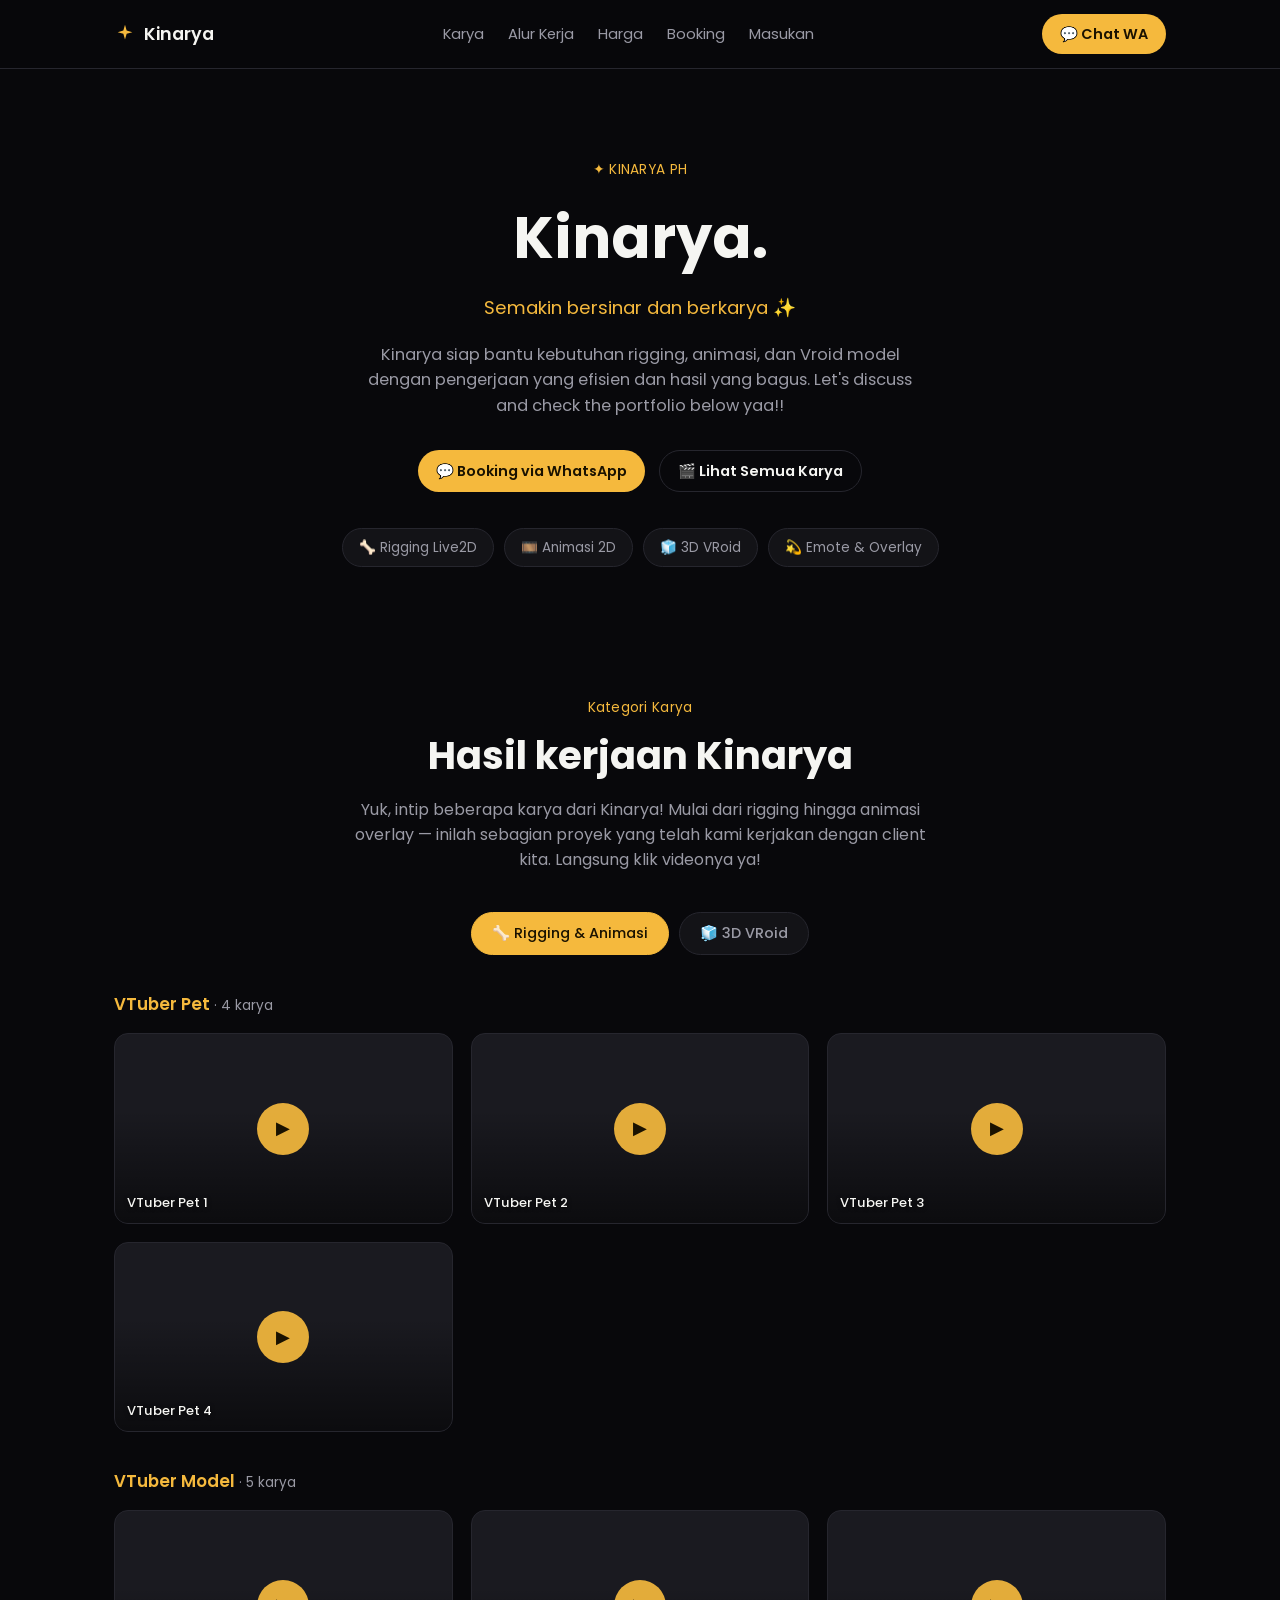
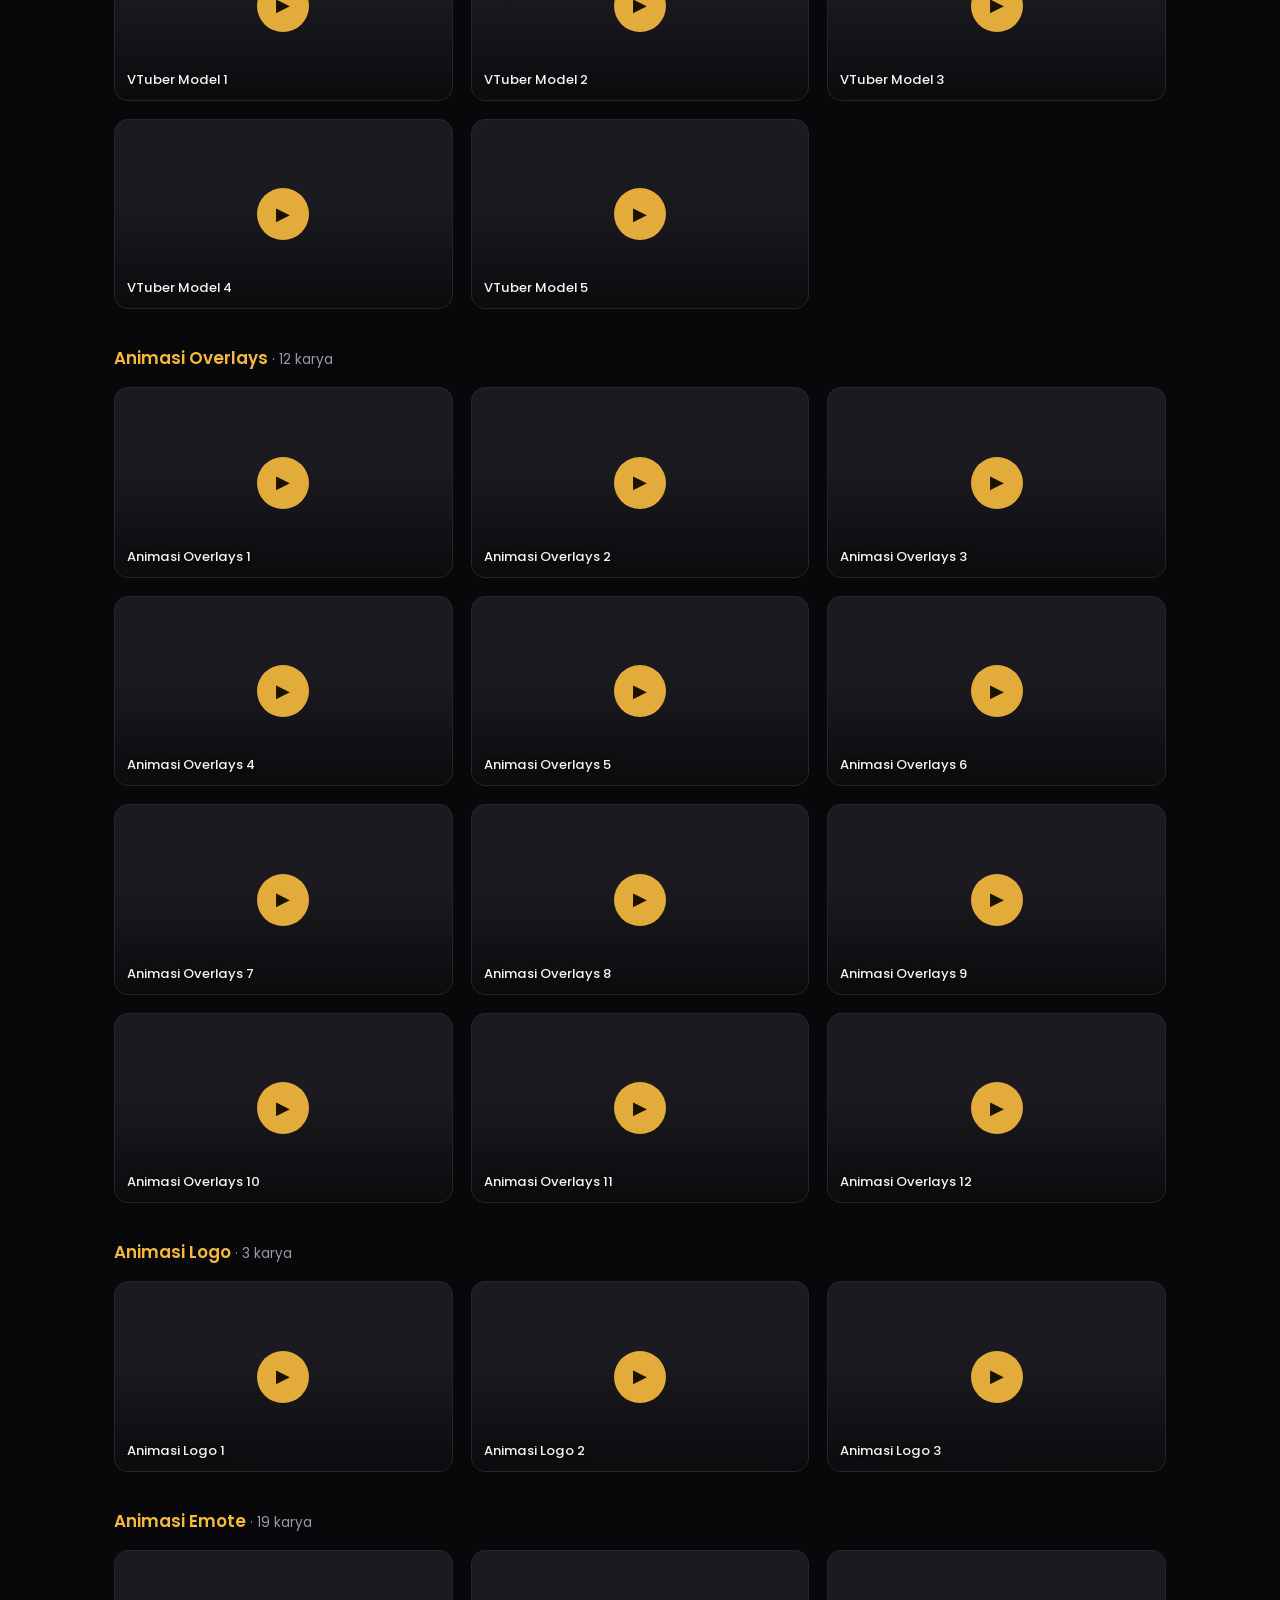
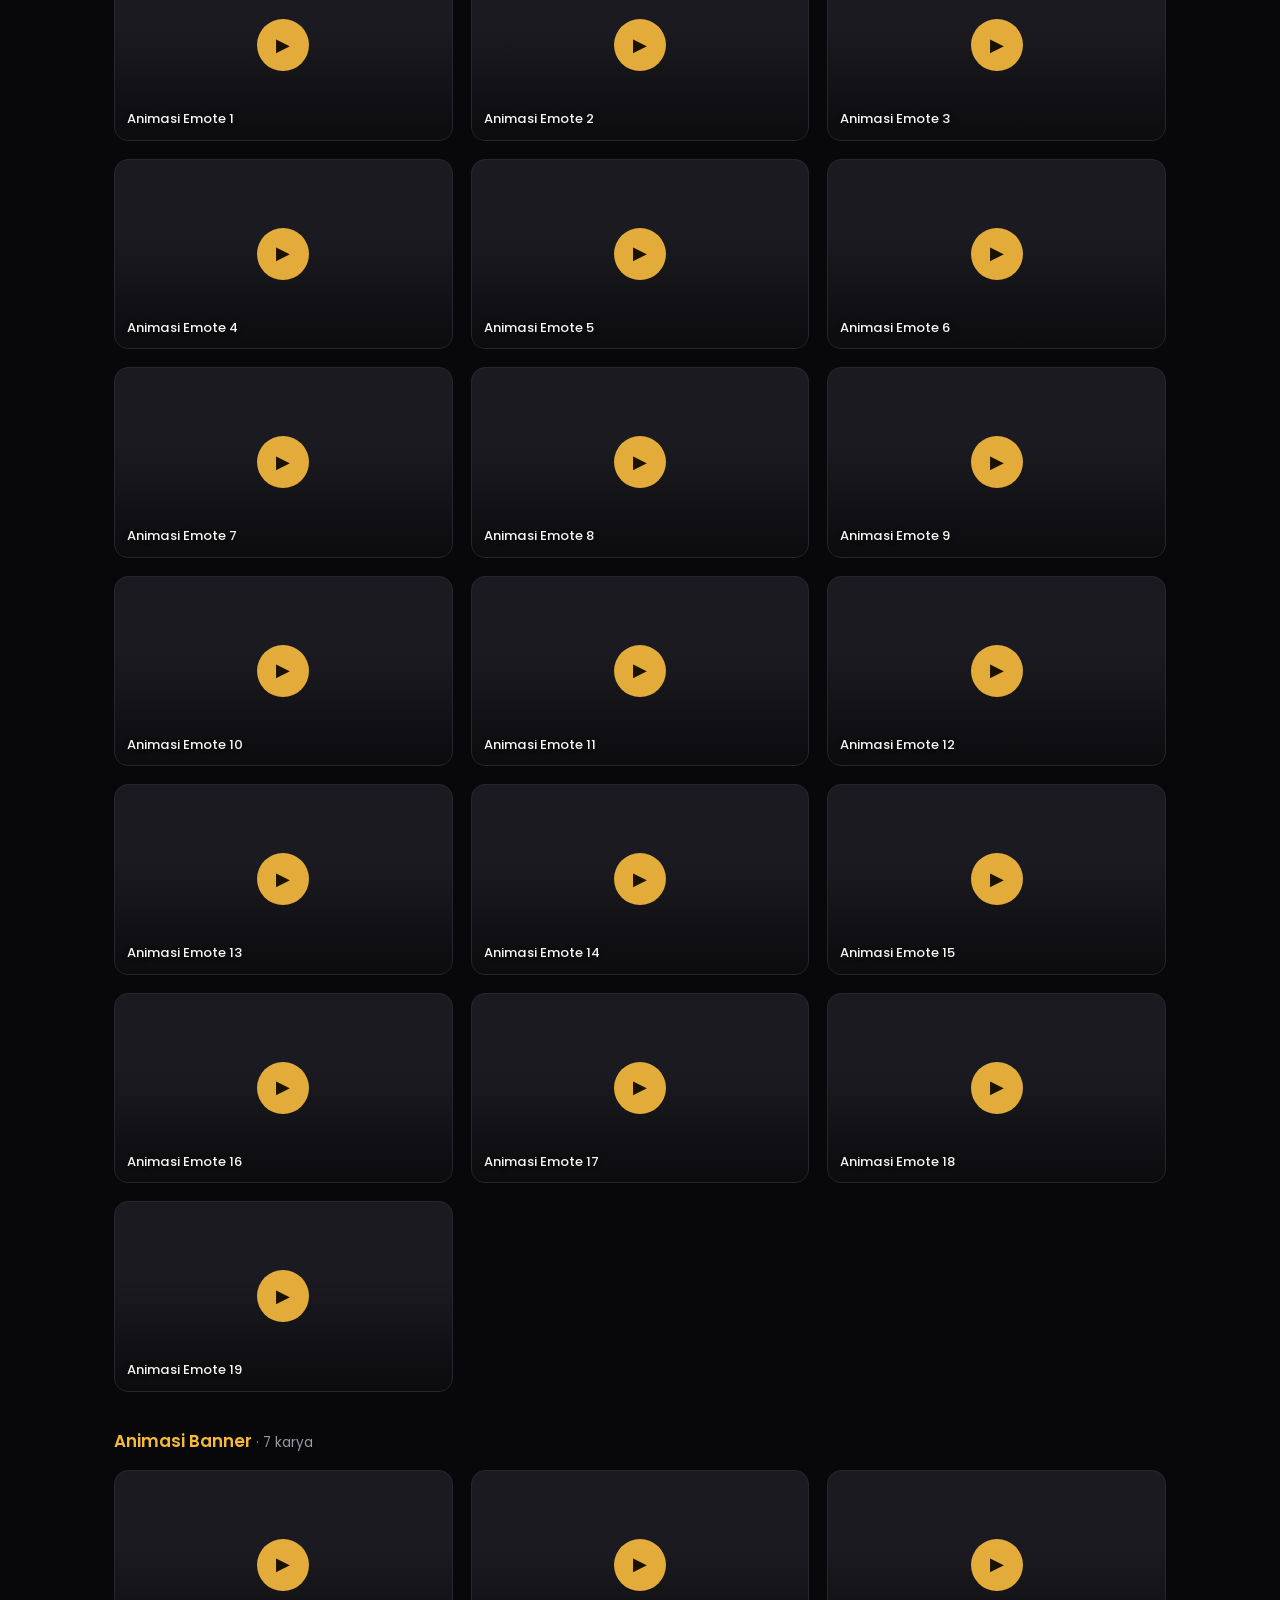
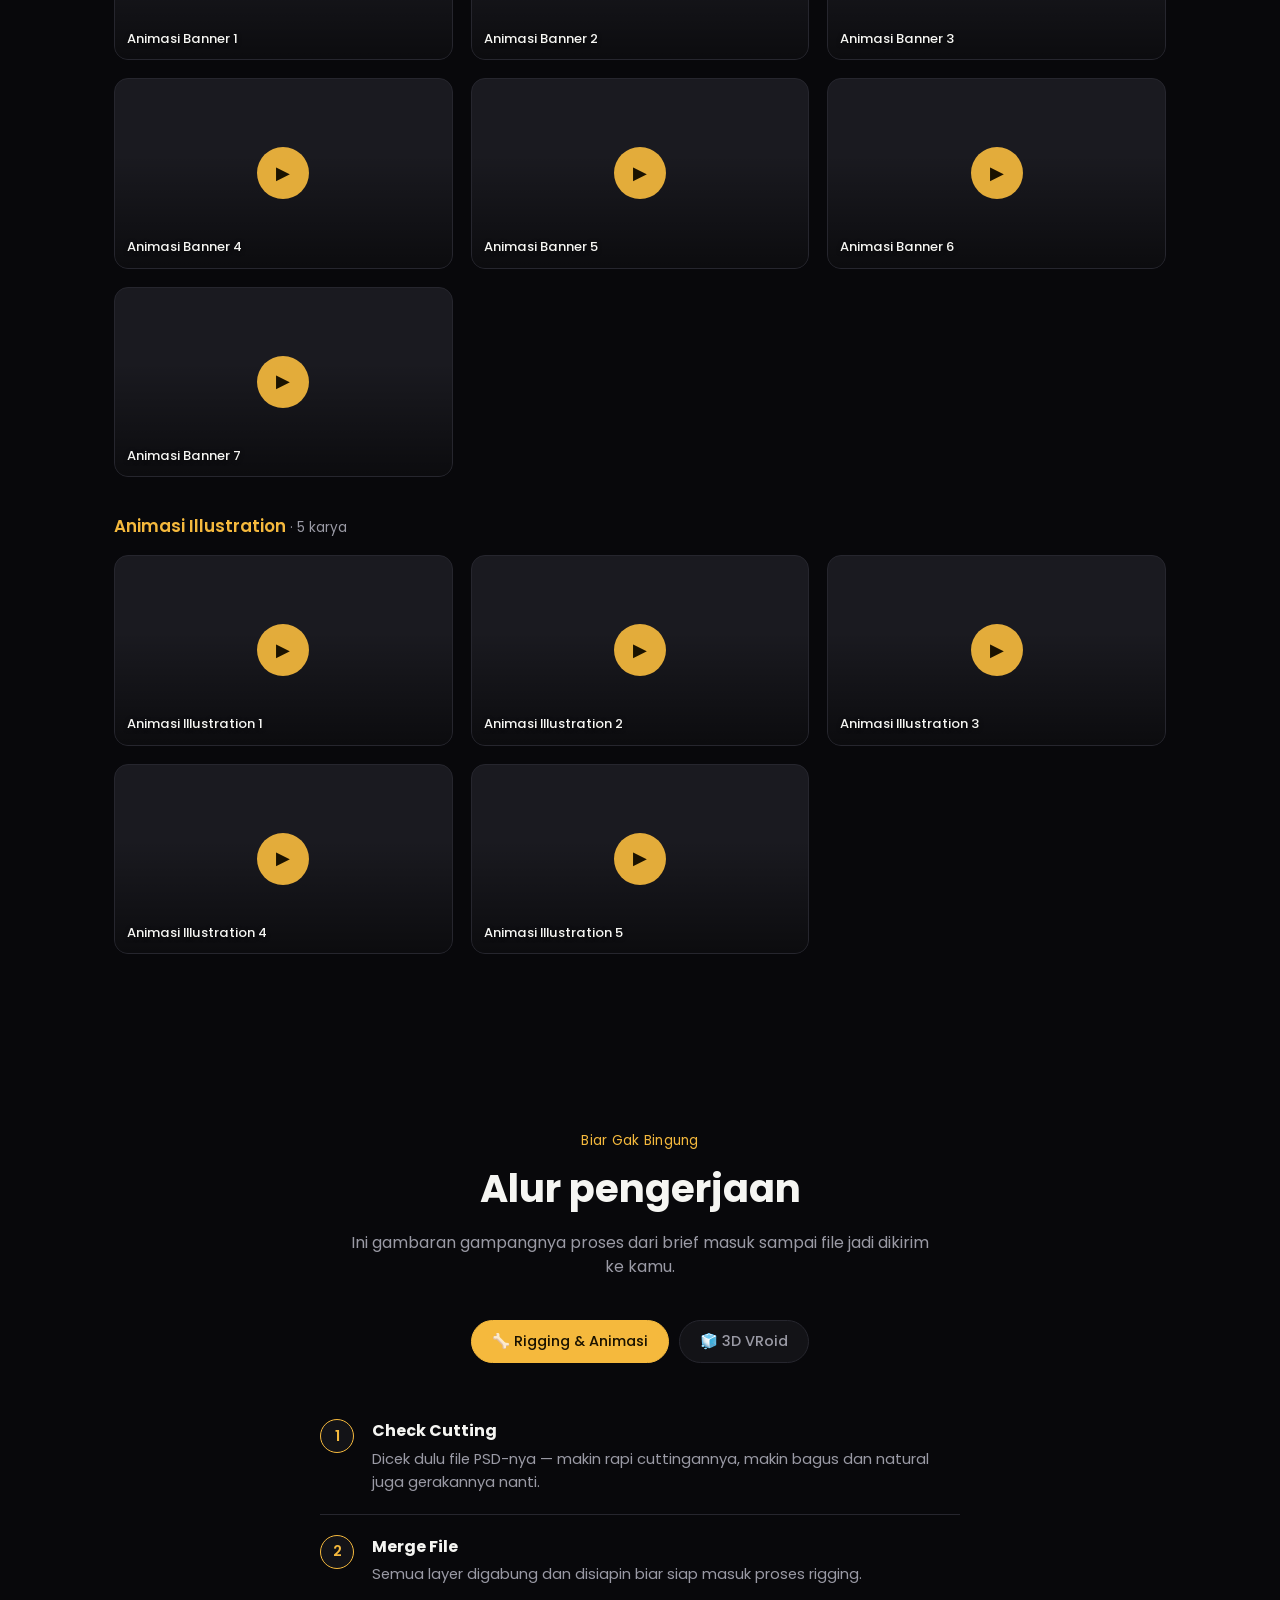
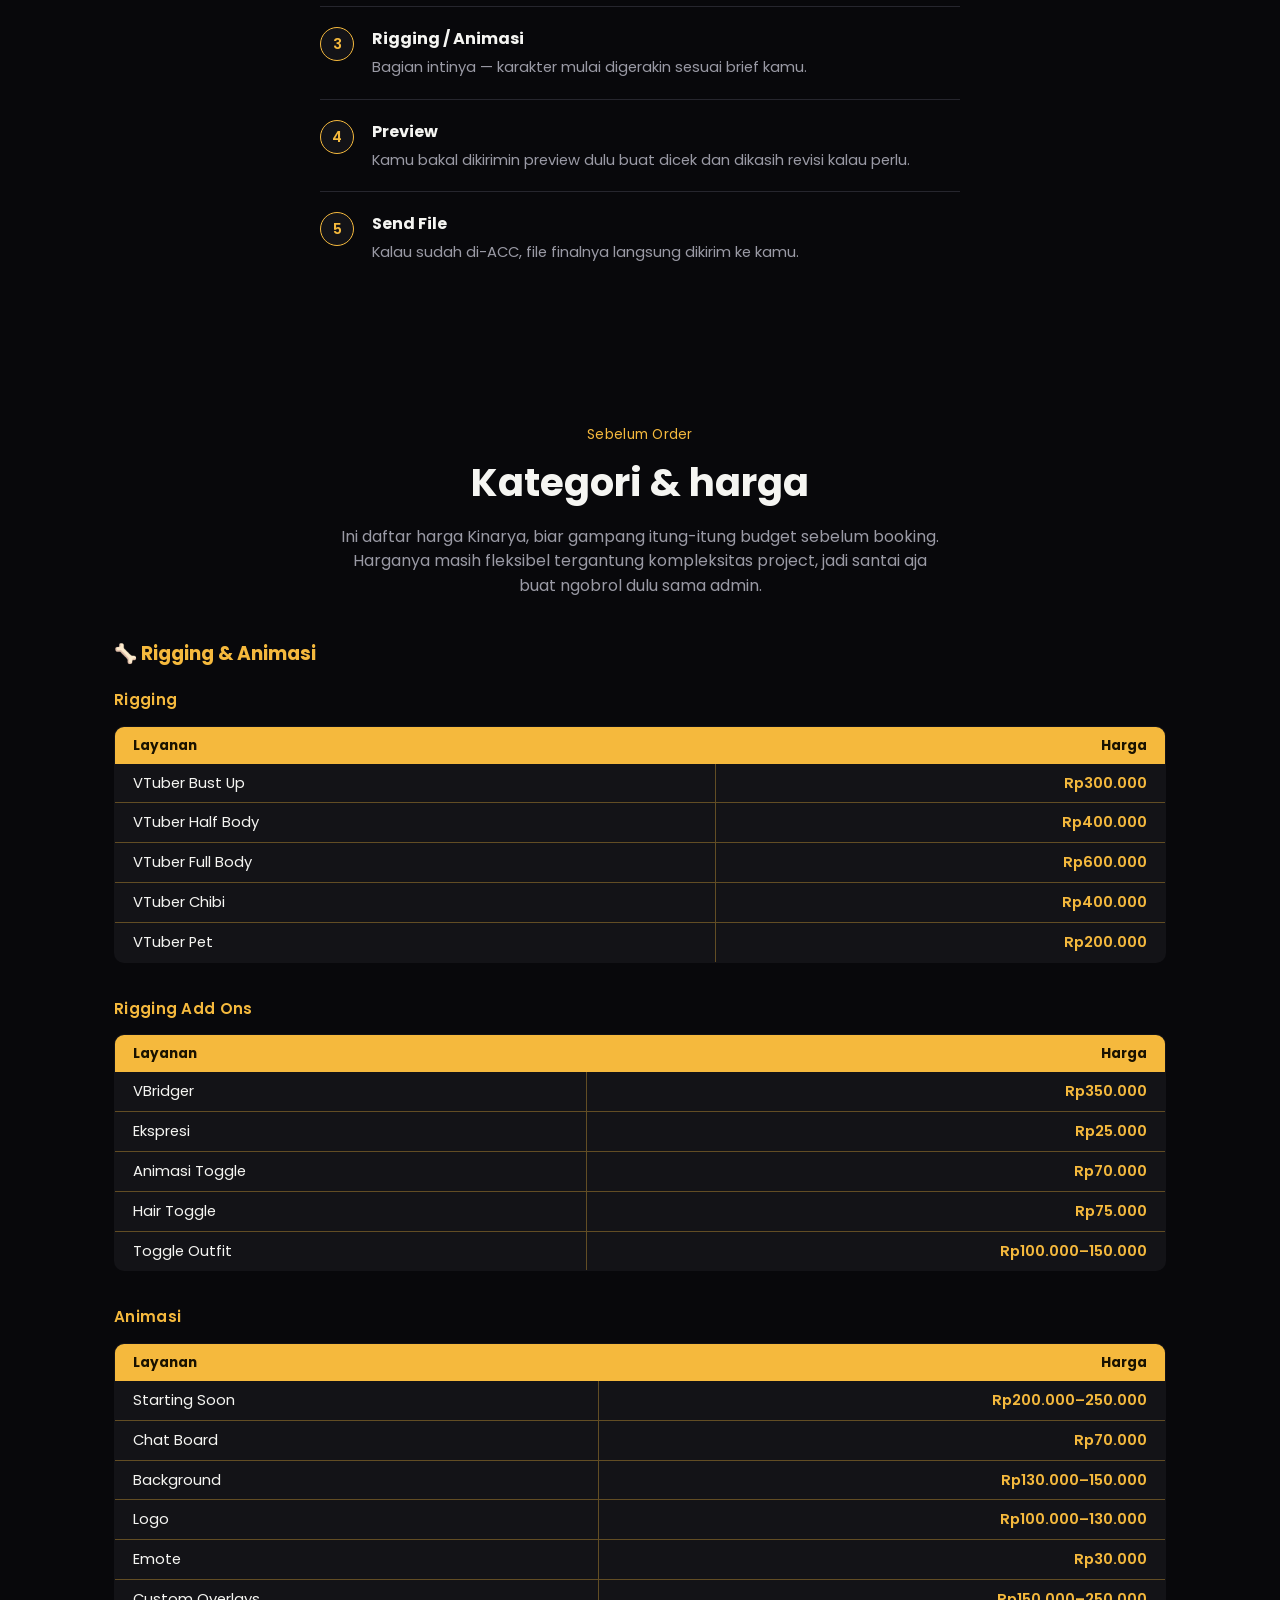
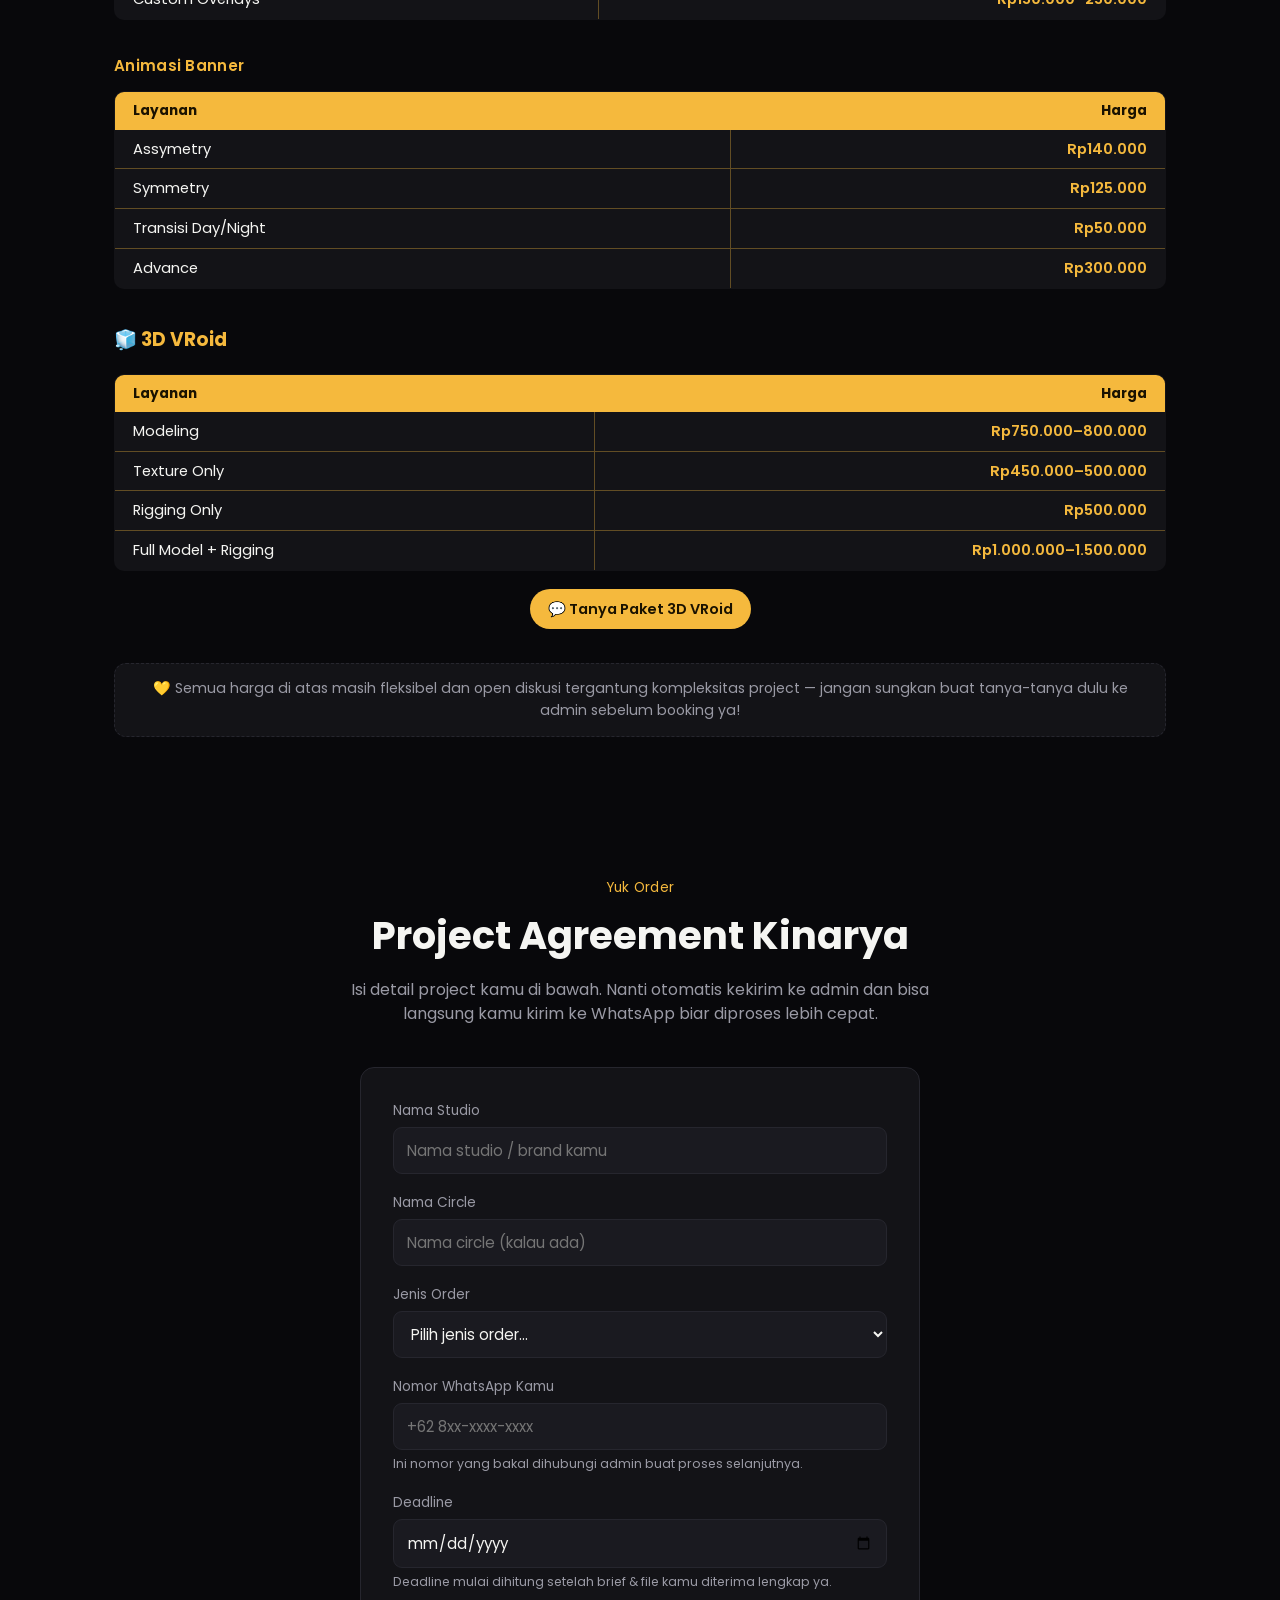
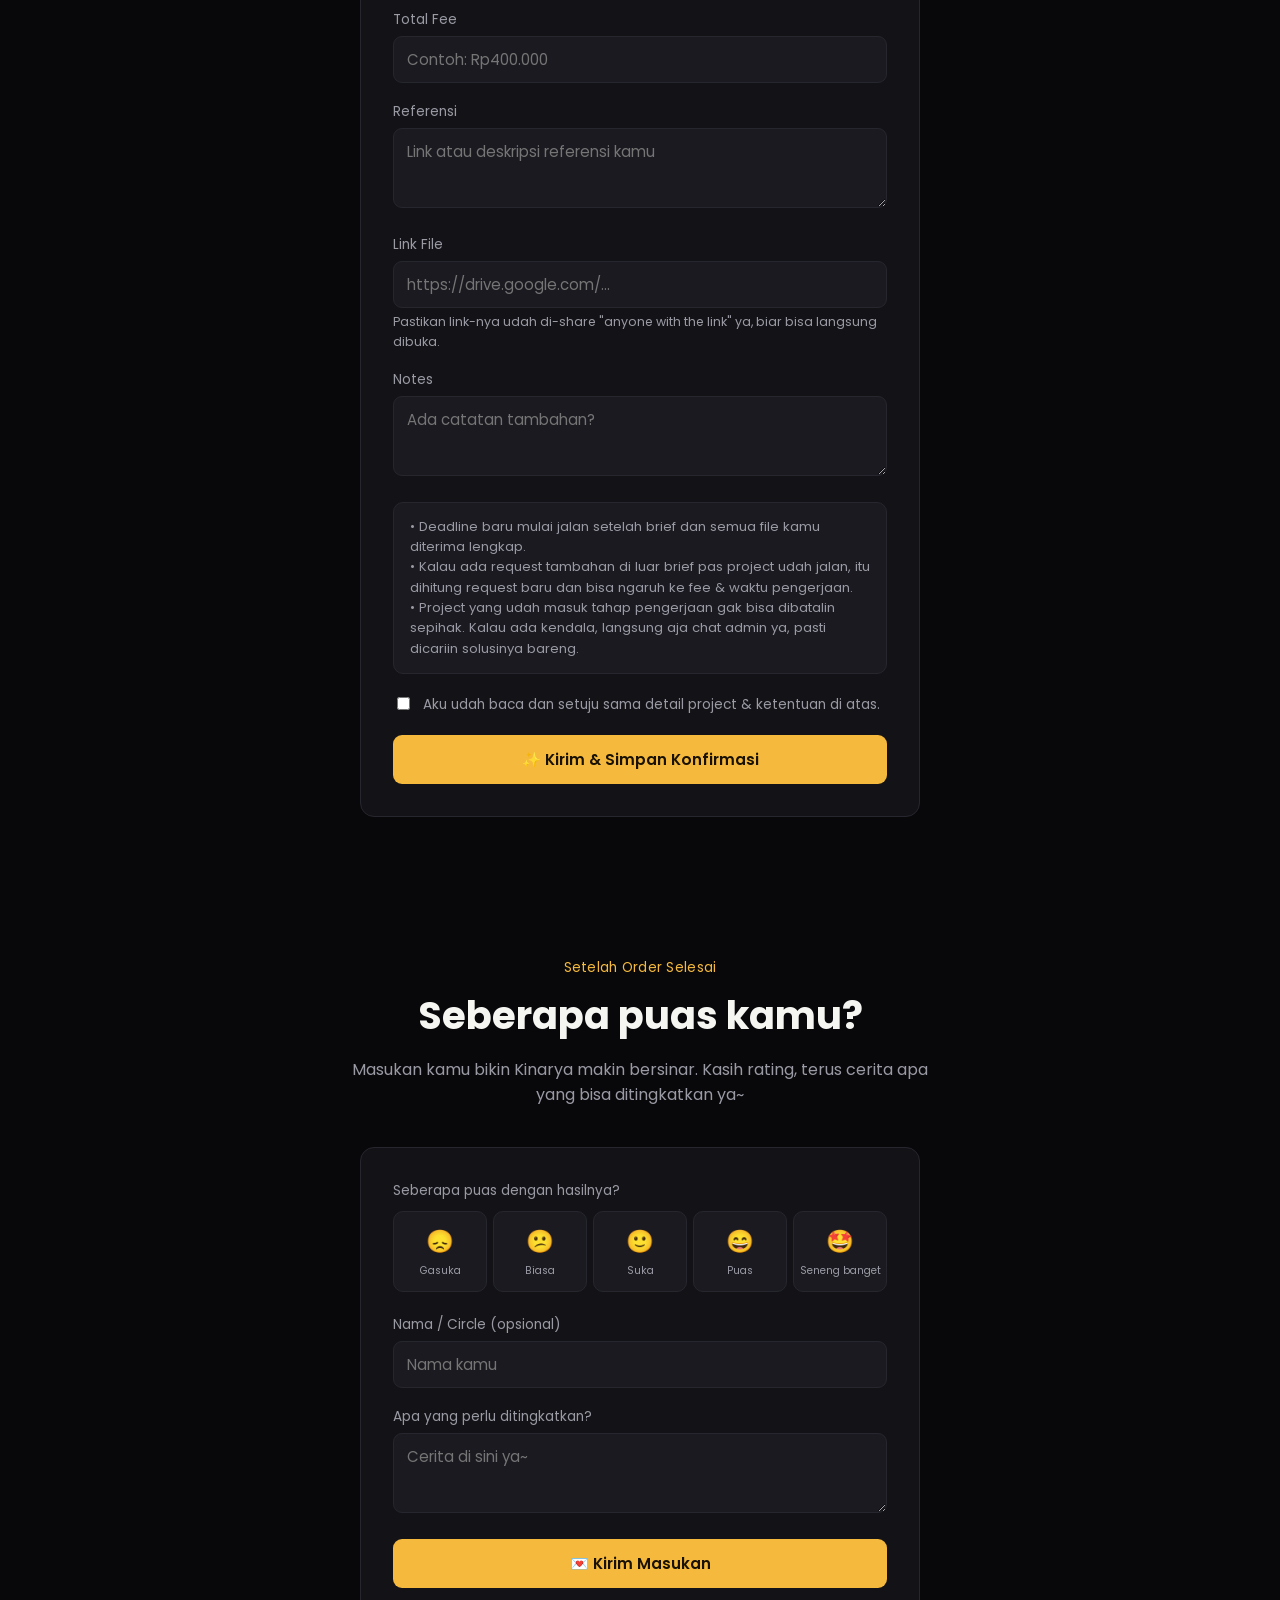
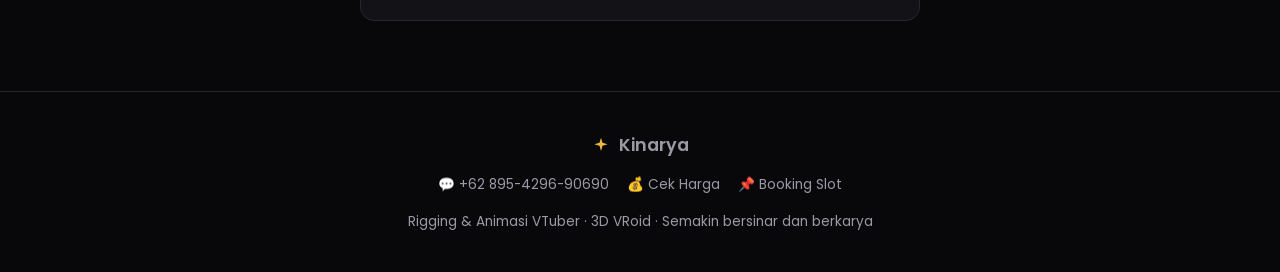
==== index.html @ fdc896b8 "Add files via upload" ====
<!DOCTYPE html>
<html lang="id">
<head>
<meta charset="UTF-8">
<meta name="viewport" content="width=device-width, initial-scale=1.0">
<title>Kinarya · Rigging, Animasi & 3D VRoid</title>
<meta name="description" content="Kinarya — jasa rigging Live2D, animasi VTuber, dan 3D VRoid. Semakin bersinar dan berkarya. Booking gampang, tinggal chat WhatsApp.">
<meta name="theme-color" content="#08080B">
<link rel="preconnect" href="https://fonts.googleapis.com">
<link href="https://fonts.googleapis.com/css2?family=Poppins:wght@400;500;600;700&display=swap" rel="stylesheet">
<link rel="stylesheet" href="style.css">
</head>
<body>

<nav class="nav">
  <div class="nav-inner">
    <a href="#top" class="brand">
      <svg viewBox="0 0 24 24" fill="none"><path d="M12 2l1.8 6.2L20 10l-6.2 1.8L12 18l-1.8-6.2L4 10l6.2-1.8L12 2z" fill="#F5B93D"/></svg>
      Kinarya
    </a>
    <div class="nav-links">
      <a href="#karya">Karya</a>
      <a href="#flow">Alur Kerja</a>
      <a href="#harga">Harga</a>
      <a href="#booking">Booking</a>
      <a href="#masukan">Masukan</a>
    </div>
    <a class="wa-btn" href="https://wa.me/6289542969690" target="_blank">💬 Chat WA</a>
  </div>
</nav>

<div id="top"></div>

<section class="hero">
  <div class="wrap">
    <div class="eyebrow">✦ KINARYA PH</div>
    <h1>Kinarya.</h1>
    <div class="tagline">Semakin bersinar dan berkarya ✨</div>
    <p class="desc">Kinarya siap bantu kebutuhan rigging, animasi, dan Vroid model dengan pengerjaan yang efisien dan hasil yang bagus. Let's discuss and check the portfolio below yaa!!</p>
    <div class="hero-ctas">
      <a class="wa-btn" href="https://wa.me/6289542969690" target="_blank">💬 Booking via WhatsApp</a>
      <a class="wa-btn ghost" href="#karya">🎬 Lihat Semua Karya</a>
    </div>
    <div class="chips">
      <span class="chip">🦴 Rigging Live2D</span>
      <span class="chip">🎞️ Animasi 2D</span>
      <span class="chip">🧊 3D VRoid</span>
      <span class="chip">💫 Emote & Overlay</span>
    </div>
  </div>
</section>

<!-- ===================== KARYA ===================== -->
<section id="karya">
  <div class="wrap">
    <div class="section-head">
      <div class="eyebrow">Kategori Karya</div>
      <h2>Hasil kerjaan Kinarya</h2>
      <p>Yuk, intip beberapa karya dari Kinarya! Mulai dari rigging hingga animasi overlay — inilah sebagian proyek yang telah kami kerjakan dengan client kita. Langsung klik videonya ya!</p>
    </div>

    <div class="tabs">
      <button class="tab-btn active" data-target="karya-rigging">🦴 Rigging & Animasi</button>
      <button class="tab-btn" data-target="karya-vroid">🧊 3D VRoid</button>
    </div>

    <div id="karya-rigging" class="tab-panel active"></div>
    <div id="karya-vroid" class="tab-panel"></div>
  </div>
</section>

<!-- ===================== ALUR KERJA ===================== -->
<section id="flow">
  <div class="wrap">
    <div class="section-head">
      <div class="eyebrow">Biar Gak Bingung</div>
      <h2>Alur pengerjaan</h2>
      <p>Ini gambaran gampangnya proses dari brief masuk sampai file jadi dikirim ke kamu.</p>
    </div>

    <div class="tabs">
      <button class="tab-btn active" data-target="flow-rigging">🦴 Rigging & Animasi</button>
      <button class="tab-btn" data-target="flow-vroid">🧊 3D VRoid</button>
    </div>

    <div id="flow-rigging" class="tab-panel active">
      <div class="steps">
        <div class="step"><div class="step-num">1</div><div class="step-body"><h4>Check Cutting</h4><p>Dicek dulu file PSD-nya — makin rapi cuttingannya, makin bagus dan natural juga gerakannya nanti.</p></div></div>
        <div class="step"><div class="step-num">2</div><div class="step-body"><h4>Merge File</h4><p>Semua layer digabung dan disiapin biar siap masuk proses rigging.</p></div></div>
        <div class="step"><div class="step-num">3</div><div class="step-body"><h4>Rigging / Animasi</h4><p>Bagian intinya — karakter mulai digerakin sesuai brief kamu.</p></div></div>
        <div class="step"><div class="step-num">4</div><div class="step-body"><h4>Preview</h4><p>Kamu bakal dikirimin preview dulu buat dicek dan dikasih revisi kalau perlu.</p></div></div>
        <div class="step"><div class="step-num">5</div><div class="step-body"><h4>Send File</h4><p>Kalau sudah di-ACC, file finalnya langsung dikirim ke kamu.</p></div></div>
      </div>
    </div>

    <div id="flow-vroid" class="tab-panel">
      <div class="steps">
        <div class="step"><div class="step-num">1</div><div class="step-body"><h4>Modeling</h4><p>Bentuk dasar karakter mulai dibangun di 3D sesuai referensi kamu.</p></div></div>
        <div class="step"><div class="step-num">2</div><div class="step-body"><h4>Texturing</h4><p>Model diwarnai dan dikasih detail tekstur biar makin hidup.</p></div></div>
        <div class="step"><div class="step-num">3</div><div class="step-body"><h4>Rigging</h4><p>Model disiapin tulangnya biar badannya bisa gerak.</p></div></div>
        <div class="step"><div class="step-num">4</div><div class="step-body"><h4>Facial</h4><p>Bagian wajah digarap biar ekspresinya bisa berubah-ubah, dari senyum sampai kedip.</p></div></div>
        <div class="step"><div class="step-num">5</div><div class="step-body"><h4>Set Up</h4><p>Model dirapikan dan disiapin biar siap dipakai buat tracking / streaming.</p></div></div>
        <div class="step"><div class="step-num">6</div><div class="step-body"><h4>Preview</h4><p>Kamu cek dulu hasilnya sebelum lanjut ke tahap akhir.</p></div></div>
        <div class="step"><div class="step-num">7</div><div class="step-body"><h4>Send File</h4><p>Kalau sudah di-ACC, file model finalnya langsung dikirim ke kamu.</p></div></div>
      </div>
    </div>
  </div>
</section>

<!-- ===================== HARGA ===================== -->
<section id="harga">
  <div class="wrap">
    <div class="section-head">
      <div class="eyebrow">Sebelum Order</div>
      <h2>Kategori & harga</h2>
      <p>Ini daftar harga Kinarya, biar gampang itung-itung budget sebelum booking. Harganya masih fleksibel tergantung kompleksitas project, jadi santai aja buat ngobrol dulu sama admin.</p>
    </div>

    <h3 style="color:var(--gold);margin-bottom:20px;">🦴 Rigging & Animasi</h3>

<div class="price-block">
  <h3>Rigging</h3>
  <table class="price-table">
    <thead><tr><th>Layanan</th><th>Harga</th></tr></thead>
    <tbody>
      <tr><td>VTuber Bust Up</td><td>Rp300.000</td></tr>
      <tr><td>VTuber Half Body</td><td>Rp400.000</td></tr>
      <tr><td>VTuber Full Body</td><td>Rp600.000</td></tr>
      <tr><td>VTuber Chibi</td><td>Rp400.000</td></tr>
      <tr><td>VTuber Pet</td><td>Rp200.000</td></tr>
    </tbody>
  </table>
</div>

<div class="price-block">
  <h3>Rigging Add Ons</h3>
  <table class="price-table">
    <thead><tr><th>Layanan</th><th>Harga</th></tr></thead>
    <tbody>
      <tr><td>VBridger</td><td>Rp350.000</td></tr>
      <tr><td>Ekspresi</td><td>Rp25.000</td></tr>
      <tr><td>Animasi Toggle</td><td>Rp70.000</td></tr>
      <tr><td>Hair Toggle</td><td>Rp75.000</td></tr>
      <tr><td>Toggle Outfit</td><td>Rp100.000–150.000</td></tr>
    </tbody>
  </table>
</div>

<div class="price-block">
  <h3>Animasi</h3>
  <table class="price-table">
    <thead><tr><th>Layanan</th><th>Harga</th></tr></thead>
    <tbody>
      <tr><td>Starting Soon</td><td>Rp200.000–250.000</td></tr>
      <tr><td>Chat Board</td><td>Rp70.000</td></tr>
      <tr><td>Background</td><td>Rp130.000–150.000</td></tr>
      <tr><td>Logo</td><td>Rp100.000–130.000</td></tr>
      <tr><td>Emote</td><td>Rp30.000</td></tr>
      <tr><td>Custom Overlays</td><td>Rp150.000–250.000</td></tr>
    </tbody>
  </table>
</div>

<div class="price-block">
  <h3>Animasi Banner</h3>
  <table class="price-table">
    <thead><tr><th>Layanan</th><th>Harga</th></tr></thead>
    <tbody>
      <tr><td>Assymetry</td><td>Rp140.000</td></tr>
      <tr><td>Symmetry</td><td>Rp125.000</td></tr>
      <tr><td>Transisi Day/Night</td><td>Rp50.000</td></tr>
      <tr><td>Advance</td><td>Rp300.000</td></tr>
    </tbody>
  </table>
</div>

<h3 style="color:var(--gold);margin:36px 0 20px;">🧊 3D VRoid</h3>
<div class="price-block">
  <table class="price-table">
    <thead><tr><th>Layanan</th><th>Harga</th></tr></thead>
    <tbody>
      <tr><td>Modeling</td><td>Rp750.000–800.000</td></tr>
      <tr><td>Texture Only</td><td>Rp450.000–500.000</td></tr>
      <tr><td>Rigging Only</td><td>Rp500.000</td></tr>
      <tr><td>Full Model + Rigging</td><td>Rp1.000.000–1.500.000</td></tr>
    </tbody>
  </table>
  <div style="text-align:center;margin-top:18px;">
    <a class="wa-btn" href="https://wa.me/6289542969690?text=Halo%20kak%20Kinarya!%20Aku%20mau%20tanya%20soal%20paket%203D%20VRoid%20dong" target="_blank">💬 Tanya Paket 3D VRoid</a>
  </div>
</div>

    <div class="price-note">💛 Semua harga di atas masih fleksibel dan open diskusi tergantung kompleksitas project — jangan sungkan buat tanya-tanya dulu ke admin sebelum booking ya!</div>
  </div>
</section>

<!-- ===================== BOOKING / PROJECT AGREEMENT ===================== -->
<section id="booking">
  <div class="wrap">
    <div class="section-head">
      <div class="eyebrow">Yuk Order</div>
      <h2>Project Agreement Kinarya</h2>
      <p>Isi detail project kamu di bawah. Nanti otomatis kekirim ke admin dan bisa langsung kamu kirim ke WhatsApp biar diproses lebih cepat.</p>
    </div>

    <div class="form-card">
      <form id="agreementForm">
        <div class="field">
          <label>Nama Studio</label>
          <input type="text" id="f-studio" placeholder="Nama studio / brand kamu" required>
        </div>
        <div class="field">
          <label>Nama Circle</label>
          <input type="text" id="f-circle" placeholder="Nama circle (kalau ada)">
        </div>
        <div class="field">
          <label>Jenis Order</label>
          <select id="f-jenis" required>
            <option value="">Pilih jenis order...</option>
            <optgroup label="Rigging">
              <option>Rigging - Bust Up</option>
              <option>Rigging - Half Body</option>
              <option>Rigging - Full Body</option>
            </optgroup>
            <optgroup label="Animasi">
              <option>Animasi Emote</option>
              <option>Animasi Overlays</option>
              <option>Animasi Logo</option>
              <option>Animasi Illustration</option>
              <option>Animasi Banner</option>
              <option>Animasi Custom Overlays</option>
            </optgroup>
            <optgroup label="3D VRoid">
              <option>3D VRoid - Teksturing</option>
              <option>3D VRoid - Modeling</option>
              <option>3D VRoid - Rigging</option>
              <option>3D VRoid - Full Model + Tekstur + Rigging</option>
            </optgroup>
          </select>
        </div>
        <div class="field">
          <label>Nomor WhatsApp Kamu</label>
          <input type="text" id="f-wa" placeholder="+62 8xx-xxxx-xxxx" required>
          <div class="hint">Ini nomor yang bakal dihubungi admin buat proses selanjutnya.</div>
        </div>
        <div class="field">
          <label>Deadline</label>
          <input type="date" id="f-deadline" required>
          <div class="hint">Deadline mulai dihitung setelah brief & file kamu diterima lengkap ya.</div>
        </div>
        <div class="field">
          <label>Total Fee</label>
          <input type="text" id="f-fee" placeholder="Contoh: Rp400.000">
        </div>
        <div class="field">
          <label>Referensi</label>
          <textarea id="f-referensi" placeholder="Link atau deskripsi referensi kamu"></textarea>
        </div>
        <div class="field">
          <label>Link File</label>
          <input type="text" id="f-link" placeholder="https://drive.google.com/...">
          <div class="hint">Pastikan link-nya udah di-share "anyone with the link" ya, biar bisa langsung dibuka.</div>
        </div>
        <div class="field">
          <label>Notes</label>
          <textarea id="f-notes" placeholder="Ada catatan tambahan?"></textarea>
        </div>

        <div style="background:var(--panel-2);border:1px solid var(--line);border-radius:10px;padding:14px 16px;font-size:.82rem;color:var(--muted);margin-bottom:20px;">
          • Deadline baru mulai jalan setelah brief dan semua file kamu diterima lengkap.<br>
          • Kalau ada request tambahan di luar brief pas project udah jalan, itu dihitung request baru dan bisa ngaruh ke fee & waktu pengerjaan.<br>
          • Project yang udah masuk tahap pengerjaan gak bisa dibatalin sepihak. Kalau ada kendala, langsung aja chat admin ya, pasti dicariin solusinya bareng.
        </div>

        <div class="checkbox-row">
          <input type="checkbox" required id="f-agree">
          <label for="f-agree">Aku udah baca dan setuju sama detail project & ketentuan di atas.</label>
        </div>

        <button type="submit" class="submit-btn">✨ Kirim & Simpan Konfirmasi</button>
      </form>

      <div id="agreementConfirm" class="confirm-box">
        <div class="big-check">✅</div>
        <h3>Project Agreement Terkonfirmasi</h3>
        <p style="color:var(--muted);">Data kamu udah kesimpan. Klik tombol di bawah buat kirim ke WhatsApp admin.</p>
        <div class="confirm-actions">
          <button class="wa-btn" onclick="sendAgreementToWA()">💬 Kirim ke WhatsApp</button>
          <button class="wa-btn ghost" onclick="exportAgreementPNG()">🖼️ Export sebagai PNG</button>
        </div>
        <div style="margin-top:14px;">
          <button class="wa-btn ghost" onclick="resetAgreementForm()">↺ Isi Ulang</button>
        </div>
      </div>
    </div>
  </div>
</section>

<!-- ===================== MASUKAN ===================== -->
<section id="masukan">
  <div class="wrap">
    <div class="section-head">
      <div class="eyebrow">Setelah Order Selesai</div>
      <h2>Seberapa puas kamu?</h2>
      <p>Masukan kamu bikin Kinarya makin bersinar. Kasih rating, terus cerita apa yang bisa ditingkatkan ya~</p>
    </div>

    <div class="form-card">
      <form id="feedbackForm">
        <label style="display:block;font-size:.85rem;color:var(--muted);margin-bottom:10px;">Seberapa puas dengan hasilnya?</label>
        <div class="emoji-row">
          <div class="emoji-opt" data-value="Gasuka">😞<small>Gasuka</small></div>
          <div class="emoji-opt" data-value="Biasa">😕<small>Biasa</small></div>
          <div class="emoji-opt" data-value="Suka">🙂<small>Suka</small></div>
          <div class="emoji-opt" data-value="Puas">😄<small>Puas</small></div>
          <div class="emoji-opt" data-value="Seneng Banget">🤩<small>Seneng banget</small></div>
        </div>
        <div class="field">
          <label>Nama / Circle (opsional)</label>
          <input type="text" id="fb-nama" placeholder="Nama kamu">
        </div>
        <div class="field">
          <label>Apa yang perlu ditingkatkan?</label>
          <textarea id="fb-masukan" placeholder="Cerita di sini ya~"></textarea>
        </div>
        <button type="submit" class="submit-btn">💌 Kirim Masukan</button>
      </form>

      <div id="feedbackConfirm" class="confirm-box">
        <div class="big-check">🎉</div>
        <h3>Makasih banyak, kak!</h3>
        <p style="color:var(--muted);">Masukan kamu udah kecatat dan bakal jadi bahan Kinarya buat terus bersinar dan berkarya.</p>
        <div class="confirm-actions">
          <button class="wa-btn" onclick="sendFeedbackToWA()">💬 Kirim ke WhatsApp Juga</button>
        </div>
      </div>
    </div>
  </div>
</section>

<footer>
  <div class="wrap">
    <div class="brand">
      <svg viewBox="0 0 24 24" fill="none" style="width:20px;height:20px;"><path d="M12 2l1.8 6.2L20 10l-6.2 1.8L12 18l-1.8-6.2L4 10l6.2-1.8L12 2z" fill="#F5B93D"/></svg>
      Kinarya
    </div>
    <div class="foot-links">
      <a href="https://wa.me/6289542969690" target="_blank">💬 +62 895-4296-90690</a>
      <a href="#harga">💰 Cek Harga</a>
      <a href="#booking">📌 Booking Slot</a>
    </div>
    <div>Rigging & Animasi VTuber · 3D VRoid · Semakin bersinar dan berkarya</div>
  </div>
</footer>

<!-- Video modal -->
<div id="videoModal" class="modal-overlay">
  <div style="position:relative;width:100%;max-width:860px;">
    <button id="videoModalClose" class="modal-close">✕</button>
    <div id="videoModalBox" class="modal-box"></div>
  </div>
</div>

<!-- Firebase -->
<script src="https://www.gstatic.com/firebasejs/10.12.2/firebase-app-compat.js"></script>
<script src="https://www.gstatic.com/firebasejs/10.12.2/firebase-firestore-compat.js"></script>
<script src="firebase-config.js"></script>
<script src="https://cdnjs.cloudflare.com/ajax/libs/html2canvas/1.4.1/html2canvas.min.js"></script>
<script src="script.js"></script>
</body>
</html>
---- style.css ----
:root{
  --bg:#08080B;
  --panel:#131317;
  --panel-2:#1a1a20;
  --line:#26262e;
  --gold:#F5B93D;
  --gold-soft:#e0ac3f;
  --white:#F5F5F2;
  --muted:#9a9aa5;
  --green:#3fbf6a;
  --red:#e2584f;
  --radius:14px;
  --maxw:1100px;
  font-size:16px;
}
*{box-sizing:border-box;}
html{scroll-behavior:smooth;}
body{
  margin:0;
  background:var(--bg);
  color:var(--white);
  font-family:'Poppins',-apple-system,BlinkMacSystemFont,'Segoe UI',sans-serif;
  line-height:1.55;
}
a{color:inherit;text-decoration:none;}
img{max-width:100%;display:block;}
button{font-family:inherit;cursor:pointer;}
.wrap{max-width:var(--maxw);margin:0 auto;padding:0 24px;}

/* ---------- Nav ---------- */
.nav{
  position:sticky;top:0;z-index:50;
  background:rgba(8,8,11,.85);
  backdrop-filter:blur(10px);
  border-bottom:1px solid var(--line);
}
.nav-inner{display:flex;align-items:center;justify-content:space-between;padding:14px 24px;max-width:var(--maxw);margin:0 auto;}
.brand{display:flex;align-items:center;gap:8px;font-weight:600;font-size:1.1rem;}
.brand svg{width:22px;height:22px;}
.nav-links{display:flex;gap:24px;font-size:.92rem;color:var(--muted);}
.nav-links a:hover{color:var(--gold);}
.wa-btn{
  background:var(--gold);color:#1a1200;font-weight:600;
  padding:9px 18px;border-radius:999px;font-size:.9rem;
  display:inline-flex;align-items:center;gap:6px;border:none;
  transition:transform .15s ease, background .15s ease;
}
.wa-btn:hover{background:var(--gold-soft);transform:translateY(-1px);}
.wa-btn.ghost{background:transparent;border:1px solid var(--line);color:var(--white);}
.wa-btn.ghost:hover{border-color:var(--gold);color:var(--gold);}
@media(max-width:760px){.nav-links{display:none;}}

/* ---------- Hero ---------- */
.hero{padding:90px 0 60px;text-align:center;}
.eyebrow{color:var(--gold);font-size:.85rem;letter-spacing:.02em;margin-bottom:14px;}
.hero h1{font-size:clamp(2.4rem,6vw,3.6rem);margin:0 0 10px;font-weight:700;}
.hero .tagline{color:var(--gold);font-size:1.15rem;margin-bottom:20px;}
.hero p.desc{max-width:560px;margin:0 auto 32px;color:var(--muted);font-size:1.02rem;}
.hero-ctas{display:flex;gap:14px;justify-content:center;flex-wrap:wrap;margin-bottom:36px;}
.chips{display:flex;gap:10px;justify-content:center;flex-wrap:wrap;}
.chip{
  background:var(--panel);border:1px solid var(--line);
  padding:8px 16px;border-radius:999px;font-size:.85rem;color:var(--muted);
}

/* ---------- Section shell ---------- */
section{padding:70px 0;}
.section-head{text-align:center;max-width:600px;margin:0 auto 40px;}
.section-head .eyebrow{margin-bottom:8px;}
.section-head h2{font-size:clamp(1.8rem,4vw,2.4rem);margin:0 0 12px;}
.section-head p{color:var(--muted);margin:0;}

/* ---------- Tabs ---------- */
.tabs{display:flex;gap:10px;justify-content:center;margin-bottom:36px;flex-wrap:wrap;}
.tab-btn{
  background:var(--panel);border:1px solid var(--line);color:var(--muted);
  padding:10px 20px;border-radius:999px;font-size:.9rem;font-weight:500;
  transition:all .15s ease;
}
.tab-btn.active{background:var(--gold);color:#1a1200;border-color:var(--gold);}
.tab-panel{display:none;}
.tab-panel.active{display:block;}

/* ---------- Portfolio (landscape cards) ---------- */
.karya-group{margin-bottom:36px;}
.karya-group h3{font-size:1.05rem;color:var(--gold);margin-bottom:16px;font-weight:600;}
.karya-grid{
  display:grid;
  grid-template-columns:repeat(auto-fill,minmax(280px,1fr));
  gap:18px;
}
.karya-card{
  position:relative;border-radius:var(--radius);overflow:hidden;
  aspect-ratio:16/9;background:var(--panel-2);border:1px solid var(--line);
  cursor:pointer;
}
.karya-card iframe{width:100%;height:100%;border:0;pointer-events:none;}
.karya-thumb{position:absolute;inset:0;width:100%;height:100%;object-fit:cover;}
.karya-card .play-overlay{
  position:absolute;inset:0;display:flex;align-items:center;justify-content:center;
  background:linear-gradient(180deg,rgba(0,0,0,0) 40%,rgba(0,0,0,.55) 100%);
  transition:background .15s ease;
}
.karya-card:hover .play-overlay{background:linear-gradient(180deg,rgba(0,0,0,.05) 30%,rgba(0,0,0,.65) 100%);}
.play-icon{
  width:52px;height:52px;border-radius:50%;background:rgba(245,185,61,.92);
  display:flex;align-items:center;justify-content:center;color:#1a1200;
  font-size:1.1rem;
}
.karya-label{position:absolute;left:12px;bottom:10px;font-size:.82rem;font-weight:500;color:var(--white);text-shadow:0 1px 4px rgba(0,0,0,.6);}

/* ---------- Modal video ---------- */
.modal-overlay{
  position:fixed;inset:0;background:rgba(0,0,0,.85);z-index:100;
  display:none;align-items:center;justify-content:center;padding:24px;
}
.modal-overlay.open{display:flex;}
.modal-box{
  width:100%;max-width:860px;aspect-ratio:16/9;background:#000;
  border-radius:var(--radius);overflow:hidden;position:relative;
}
.modal-box iframe{width:100%;height:100%;border:0;}
.modal-close{
  position:absolute;top:-42px;right:0;background:none;border:none;color:var(--white);
  font-size:1.6rem;line-height:1;
}

/* ---------- Alur kerja (steps) ---------- */
.steps{display:flex;flex-direction:column;gap:0;max-width:640px;margin:0 auto;}
.step{display:flex;gap:18px;padding:20px 0;border-bottom:1px solid var(--line);}
.step:last-child{border-bottom:none;}
.step-num{
  flex:none;width:34px;height:34px;border-radius:50%;background:var(--panel);
  border:1px solid var(--gold);color:var(--gold);display:flex;align-items:center;justify-content:center;
  font-size:.9rem;font-weight:600;
}
.step-body h4{margin:0 0 4px;font-size:1rem;}
.step-body p{margin:0;color:var(--muted);font-size:.92rem;}

/* ---------- Pricing ---------- */
.price-block{margin-bottom:34px;}
.price-block h3{color:var(--gold);font-size:.95rem;letter-spacing:.02em;margin-bottom:14px;font-weight:600;}
.price-grid{display:grid;grid-template-columns:repeat(auto-fill,minmax(230px,1fr));gap:12px;}
.price-item{
  background:var(--panel);border:1px solid var(--line);border-radius:12px;
  padding:16px 18px;display:flex;justify-content:space-between;align-items:center;gap:10px;
}
.price-item span:first-child{font-size:.92rem;}
.price-item strong{color:var(--gold);white-space:nowrap;font-size:.92rem;}
.price-note{
  text-align:center;color:var(--muted);font-size:.88rem;margin-top:10px;
  background:var(--panel);border:1px dashed var(--line);border-radius:12px;padding:14px 18px;
}
/* ---------- Pricing table ---------- */
.price-table{
  width:100%;border-collapse:collapse;background:var(--panel);
  border:1px solid var(--gold);border-radius:10px;overflow:hidden;
}
.price-table thead th{
  background:var(--gold);color:#1a1200;font-weight:700;
  padding:8px 18px;font-size:.85rem;text-align:left;   /* tadinya 12px */
}
.price-table thead th:last-child{text-align:right;}
.price-table tbody tr{border-bottom:1px solid rgba(245,185,61,.35);}
.price-table tbody tr:last-child{border-bottom:none;}
.price-table td{
  padding:8px 18px;font-size:.92rem;    /* tadinya 14px */
  border-right:1px solid rgba(245,185,61,.35);
}
.price-table td:last-child{border-right:none;}
.price-table td:first-child{color:var(--white);}
.price-table td:last-child{color:var(--gold);font-weight:600;text-align:right;white-space:nowrap;}
.price-table tbody tr:hover{background:var(--panel-2);}
@media(max-width:520px){
  .price-table td{padding:12px 14px;font-size:.86rem;}
}
/* ---------- Forms ---------- */
.form-card{
  background:var(--panel);border:1px solid var(--line);border-radius:var(--radius);
  padding:32px;max-width:560px;margin:0 auto;
}
.field{margin-bottom:18px;}
.field label{display:block;font-size:.85rem;color:var(--muted);margin-bottom:6px;}
.field .hint{font-size:.78rem;color:var(--muted);margin-top:4px;}
input,select,textarea{
  width:100%;background:var(--panel-2);border:1px solid var(--line);border-radius:9px;
  color:var(--white);padding:11px 13px;font-size:.94rem;font-family:inherit;
}
input:focus,select:focus,textarea:focus{outline:none;border-color:var(--gold);}
textarea{resize:vertical;min-height:80px;}
.checkbox-row{display:flex;align-items:flex-start;gap:10px;font-size:.85rem;color:var(--muted);margin-bottom:20px;}
.checkbox-row input{width:auto;margin-top:3px;}
.submit-btn{
  width:100%;background:var(--gold);color:#1a1200;font-weight:600;border:none;
  padding:13px;border-radius:9px;font-size:.95rem;
}
.submit-btn:hover{background:var(--gold-soft);}
.submit-btn:disabled{opacity:.5;cursor:not-allowed;}

.confirm-box{display:none;text-align:center;}
.confirm-box.show{display:block;}
.confirm-box .big-check{font-size:2.4rem;margin-bottom:10px;}
.confirm-actions{display:flex;gap:10px;justify-content:center;margin-top:20px;flex-wrap:wrap;}

/* ---------- Feedback emoji ---------- */
.emoji-row{display:flex;justify-content:space-between;gap:6px;margin-bottom:22px;}
.emoji-opt{
  flex:1;text-align:center;background:var(--panel-2);border:1px solid var(--line);
  border-radius:10px;padding:12px 4px;font-size:1.4rem;
}
.emoji-opt.selected{border-color:var(--gold);background:rgba(245,185,61,.12);}
.emoji-opt small{display:block;font-size:.65rem;color:var(--muted);margin-top:4px;}

/* ---------- Footer ---------- */
footer{border-top:1px solid var(--line);padding:40px 0;text-align:center;color:var(--muted);font-size:.85rem;}
footer .brand{justify-content:center;margin-bottom:14px;}
footer .foot-links{display:flex;gap:18px;justify-content:center;margin-bottom:16px;flex-wrap:wrap;}

/* ============================================
   ADMIN DASHBOARD
   ============================================ */
.admin-shell{min-height:100vh;display:flex;flex-direction:column;}
.admin-login{flex:1;display:flex;align-items:center;justify-content:center;padding:24px;}
.admin-topbar{
  display:flex;justify-content:space-between;align-items:center;
  padding:16px 28px;border-bottom:1px solid var(--line);
}
.admin-main{flex:1;padding:32px 28px;max-width:900px;margin:0 auto;width:100%;}
.admin-filter{display:flex;gap:8px;margin-bottom:24px;flex-wrap:wrap;}
.agreement-card{
  background:var(--panel);border:1px solid var(--line);border-radius:var(--radius);
  padding:22px;margin-bottom:16px;
}
.agreement-top{display:flex;justify-content:space-between;align-items:flex-start;gap:12px;margin-bottom:14px;}
.agreement-top h4{margin:0 0 4px;font-size:1.05rem;}
.agreement-top .sub{color:var(--muted);font-size:.85rem;}
.status-badge{font-size:.75rem;padding:4px 10px;border-radius:999px;font-weight:600;white-space:nowrap;}
.status-baru{background:rgba(245,185,61,.15);color:var(--gold);}
.status-diterima{background:rgba(63,191,106,.15);color:var(--green);}
.status-ditolak{background:rgba(226,88,79,.15);color:var(--red);}
.status-selesai{background:rgba(154,154,165,.18);color:var(--muted);}
.agreement-grid{display:grid;grid-template-columns:repeat(auto-fill,minmax(180px,1fr));gap:10px;margin-bottom:16px;font-size:.86rem;}
.agreement-grid .k{color:var(--muted);font-size:.75rem;display:block;margin-bottom:2px;}
.agreement-grid a{color:var(--gold);word-break:break-all;}
.agreement-actions{display:flex;gap:10px;flex-wrap:wrap;}
.act-btn{padding:8px 16px;border-radius:8px;border:none;font-size:.85rem;font-weight:600;}
.act-terima{background:var(--green);color:#062;}
.act-tolak{background:var(--red);color:#3a0000;}
.act-selesai{background:var(--panel-2);border:1px solid var(--line);color:var(--white);}
.act-btn:disabled{opacity:.4;}
.empty-state{text-align:center;color:var(--muted);padding:60px 0;}
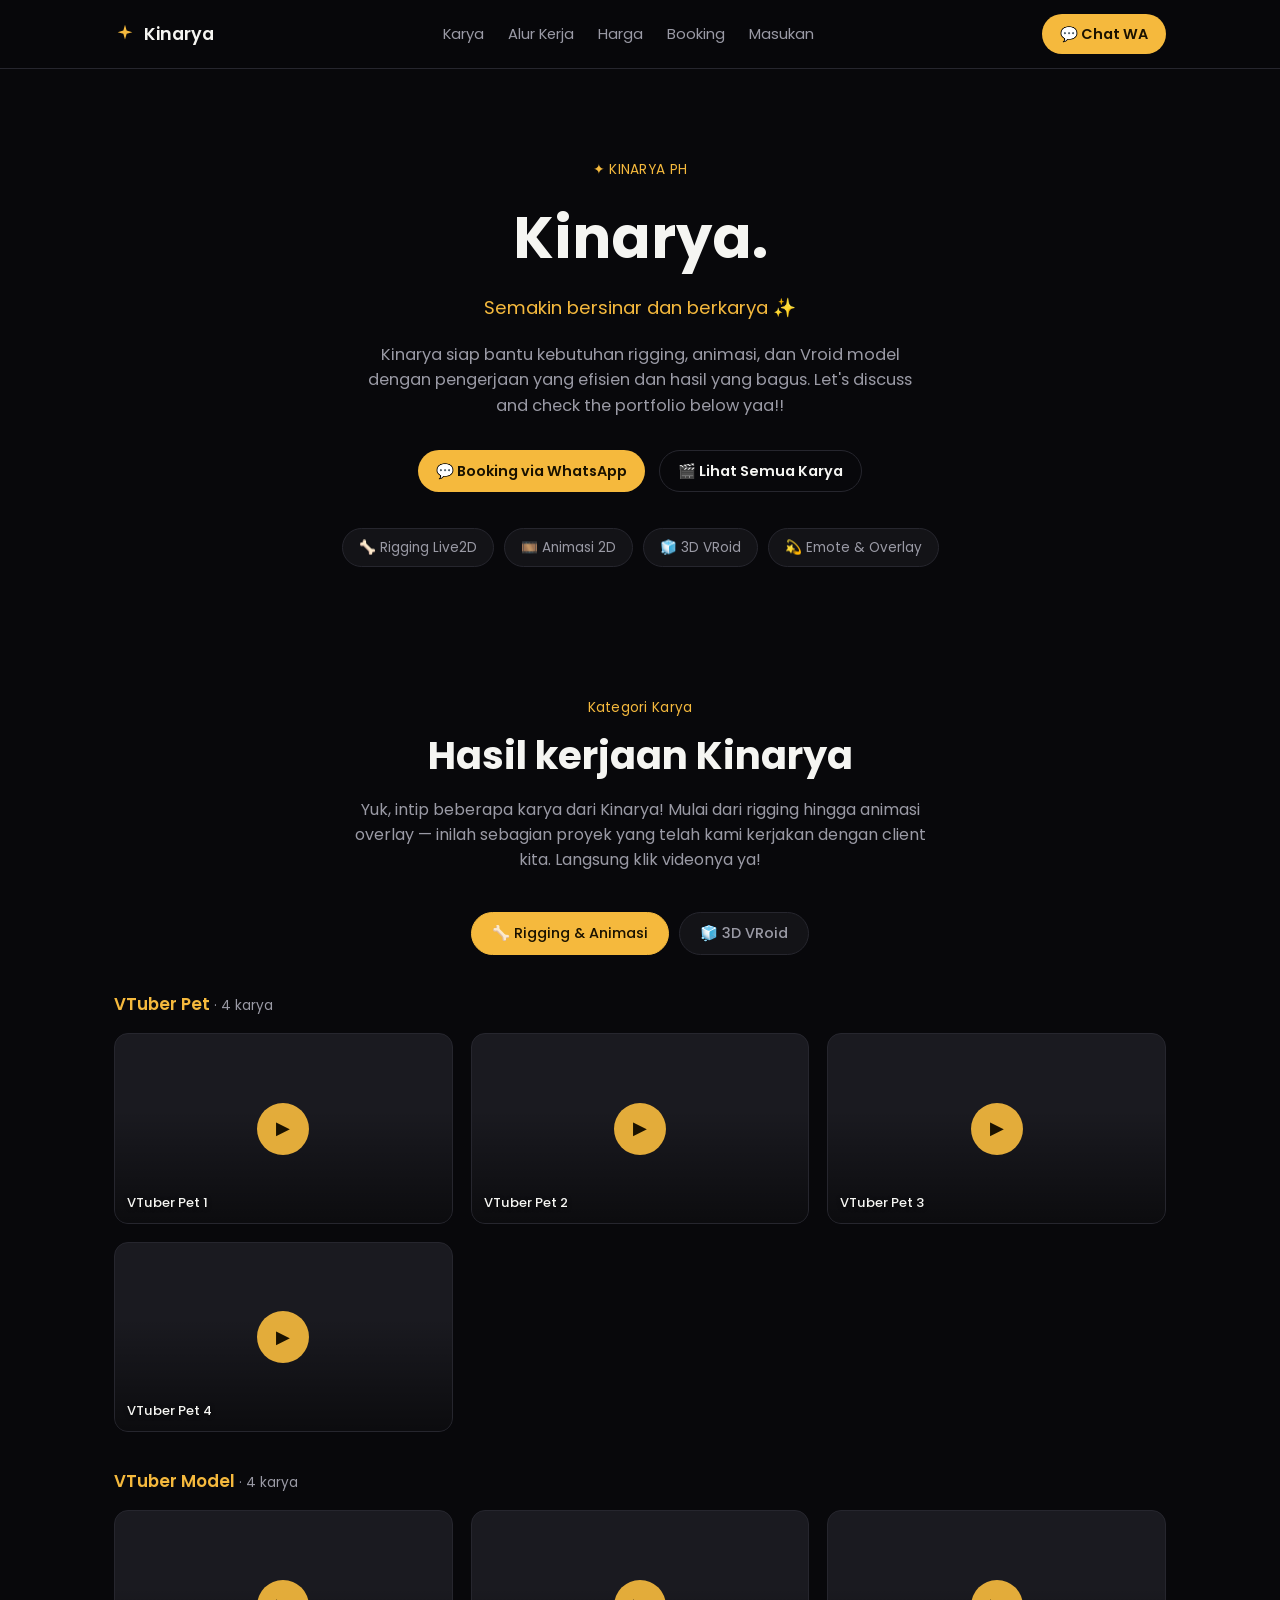
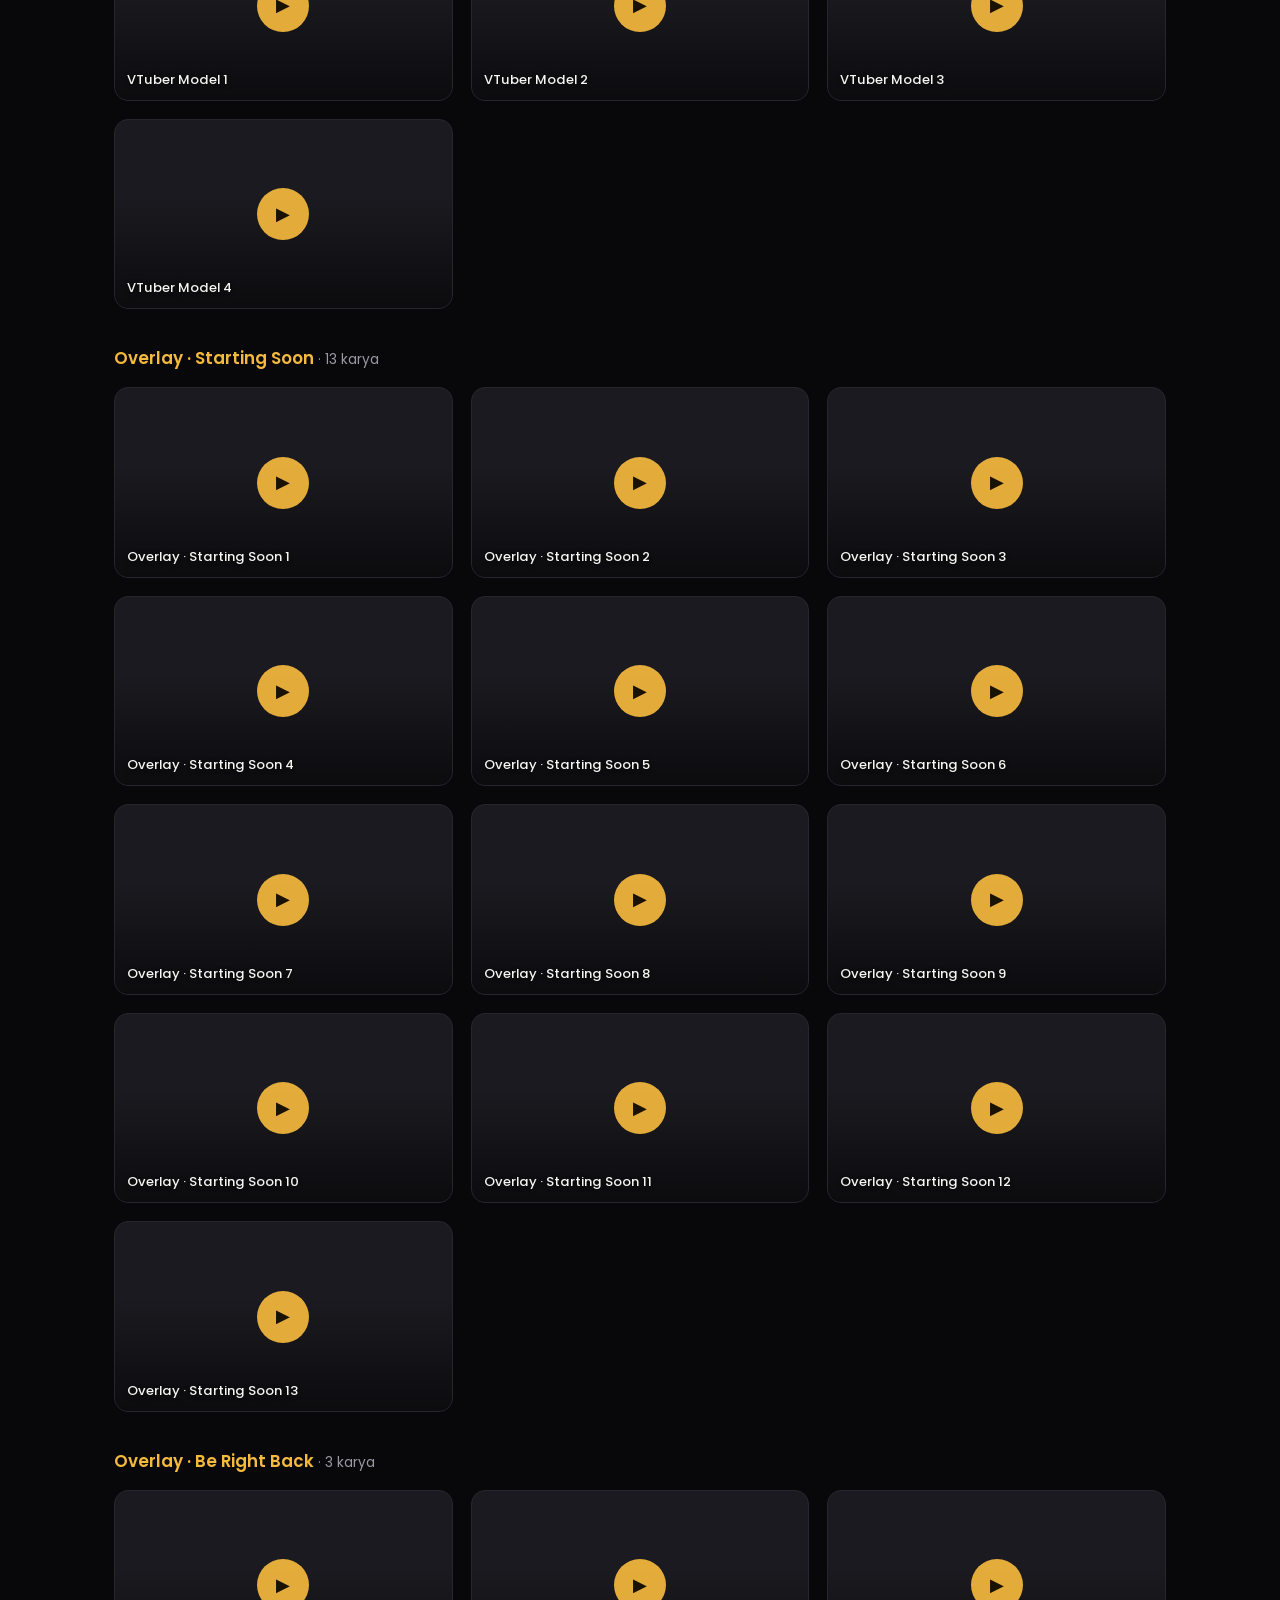
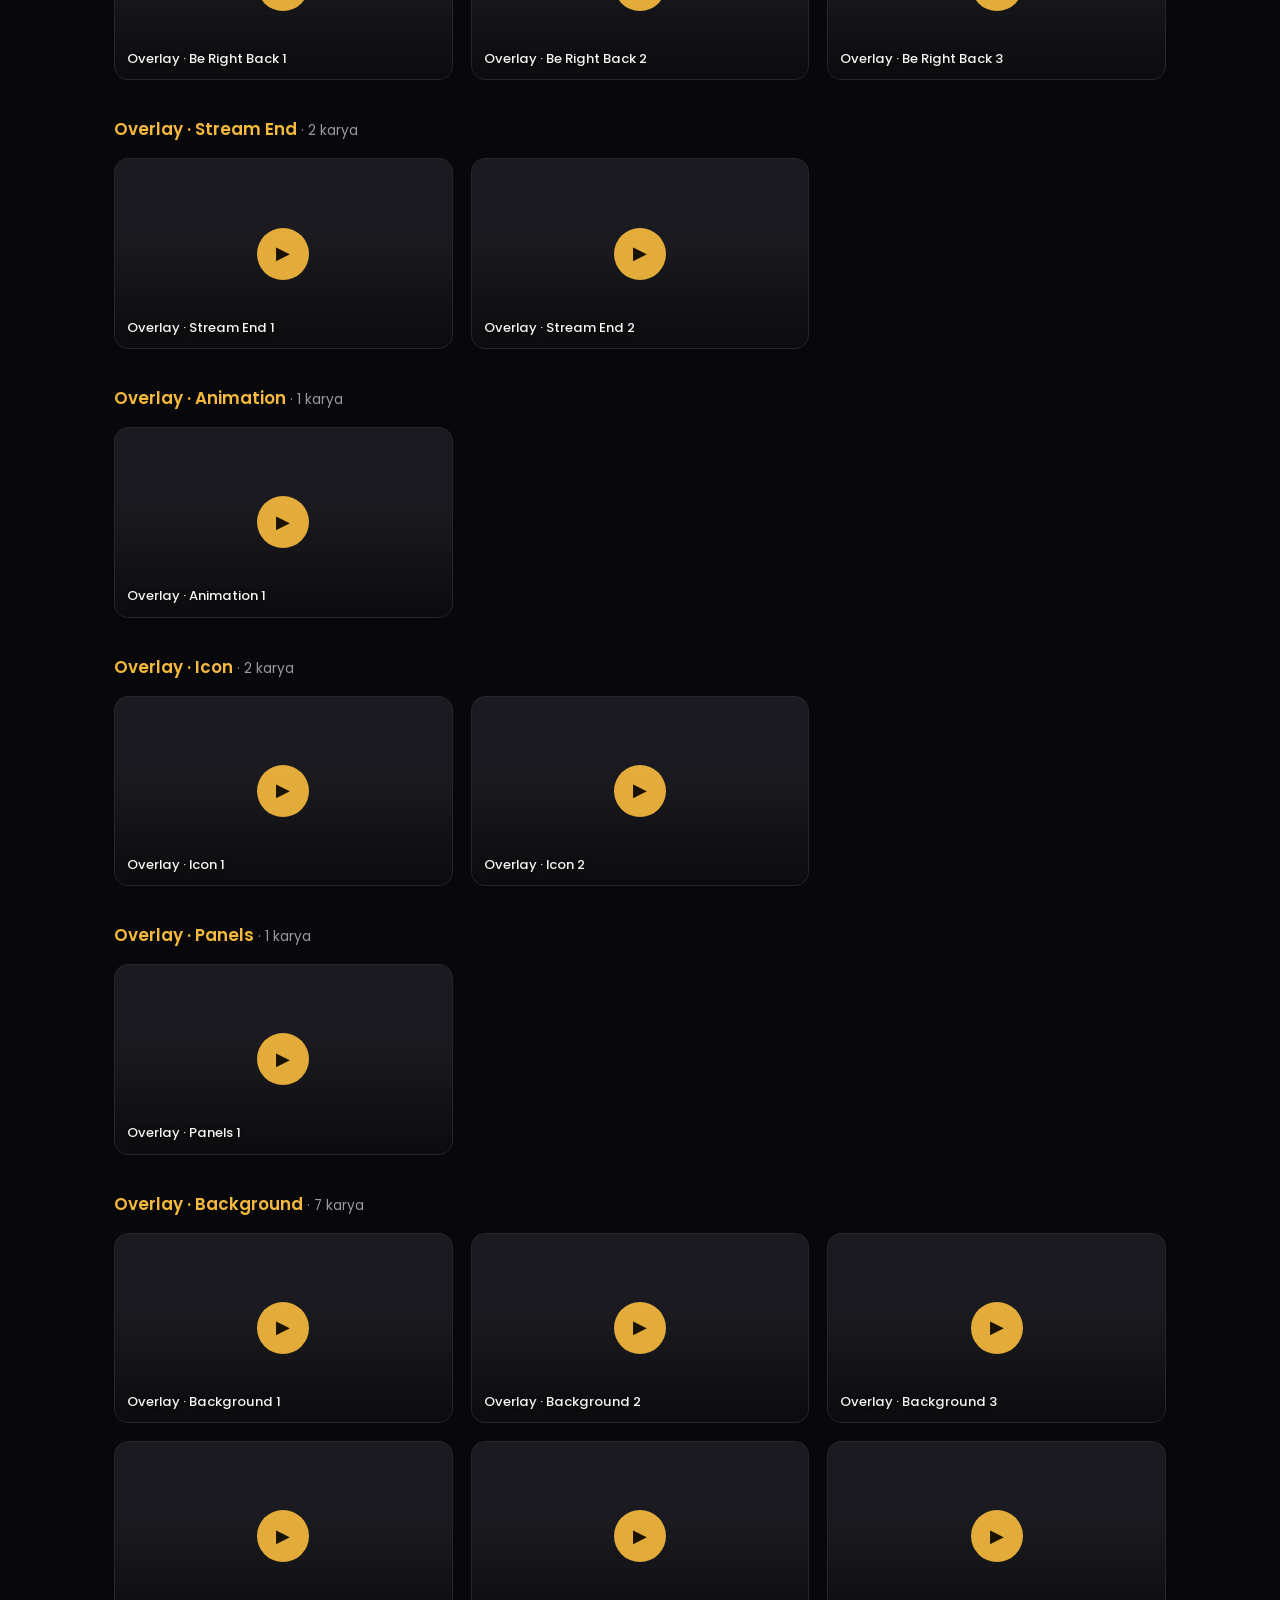
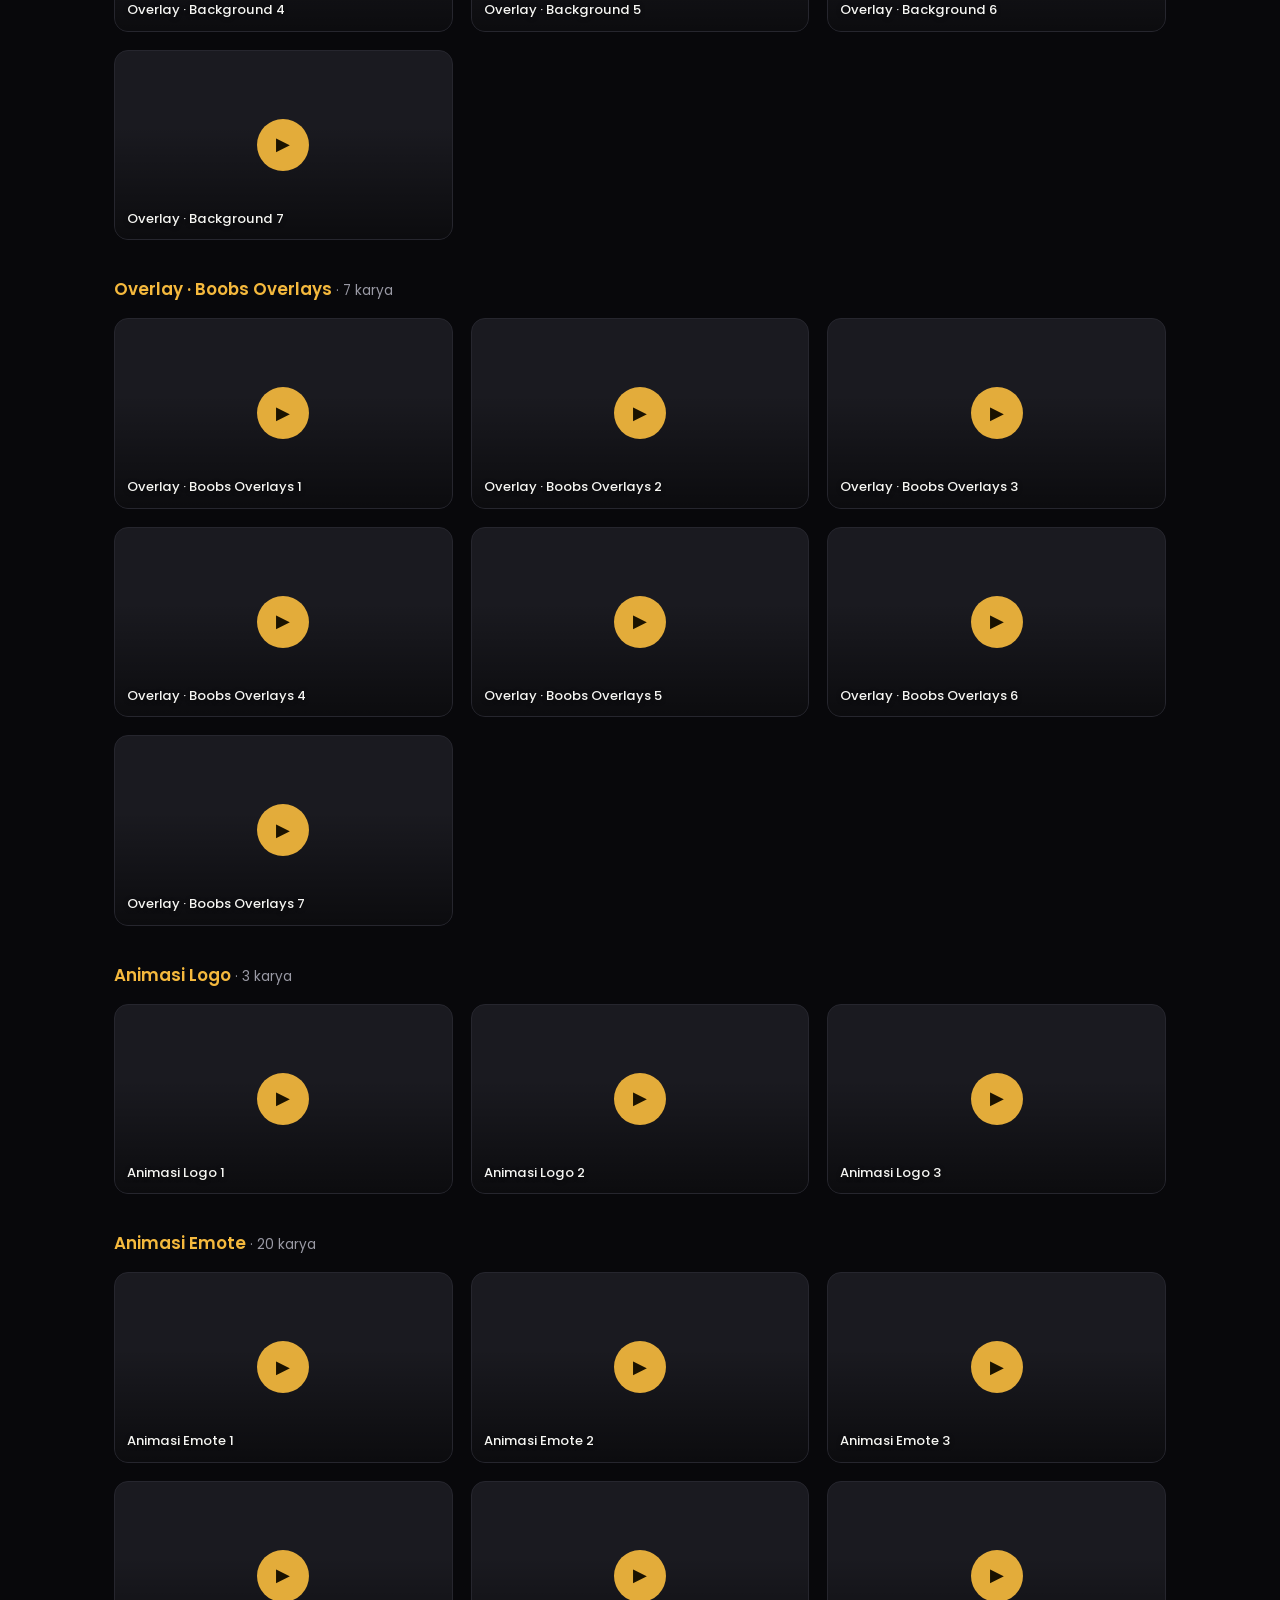
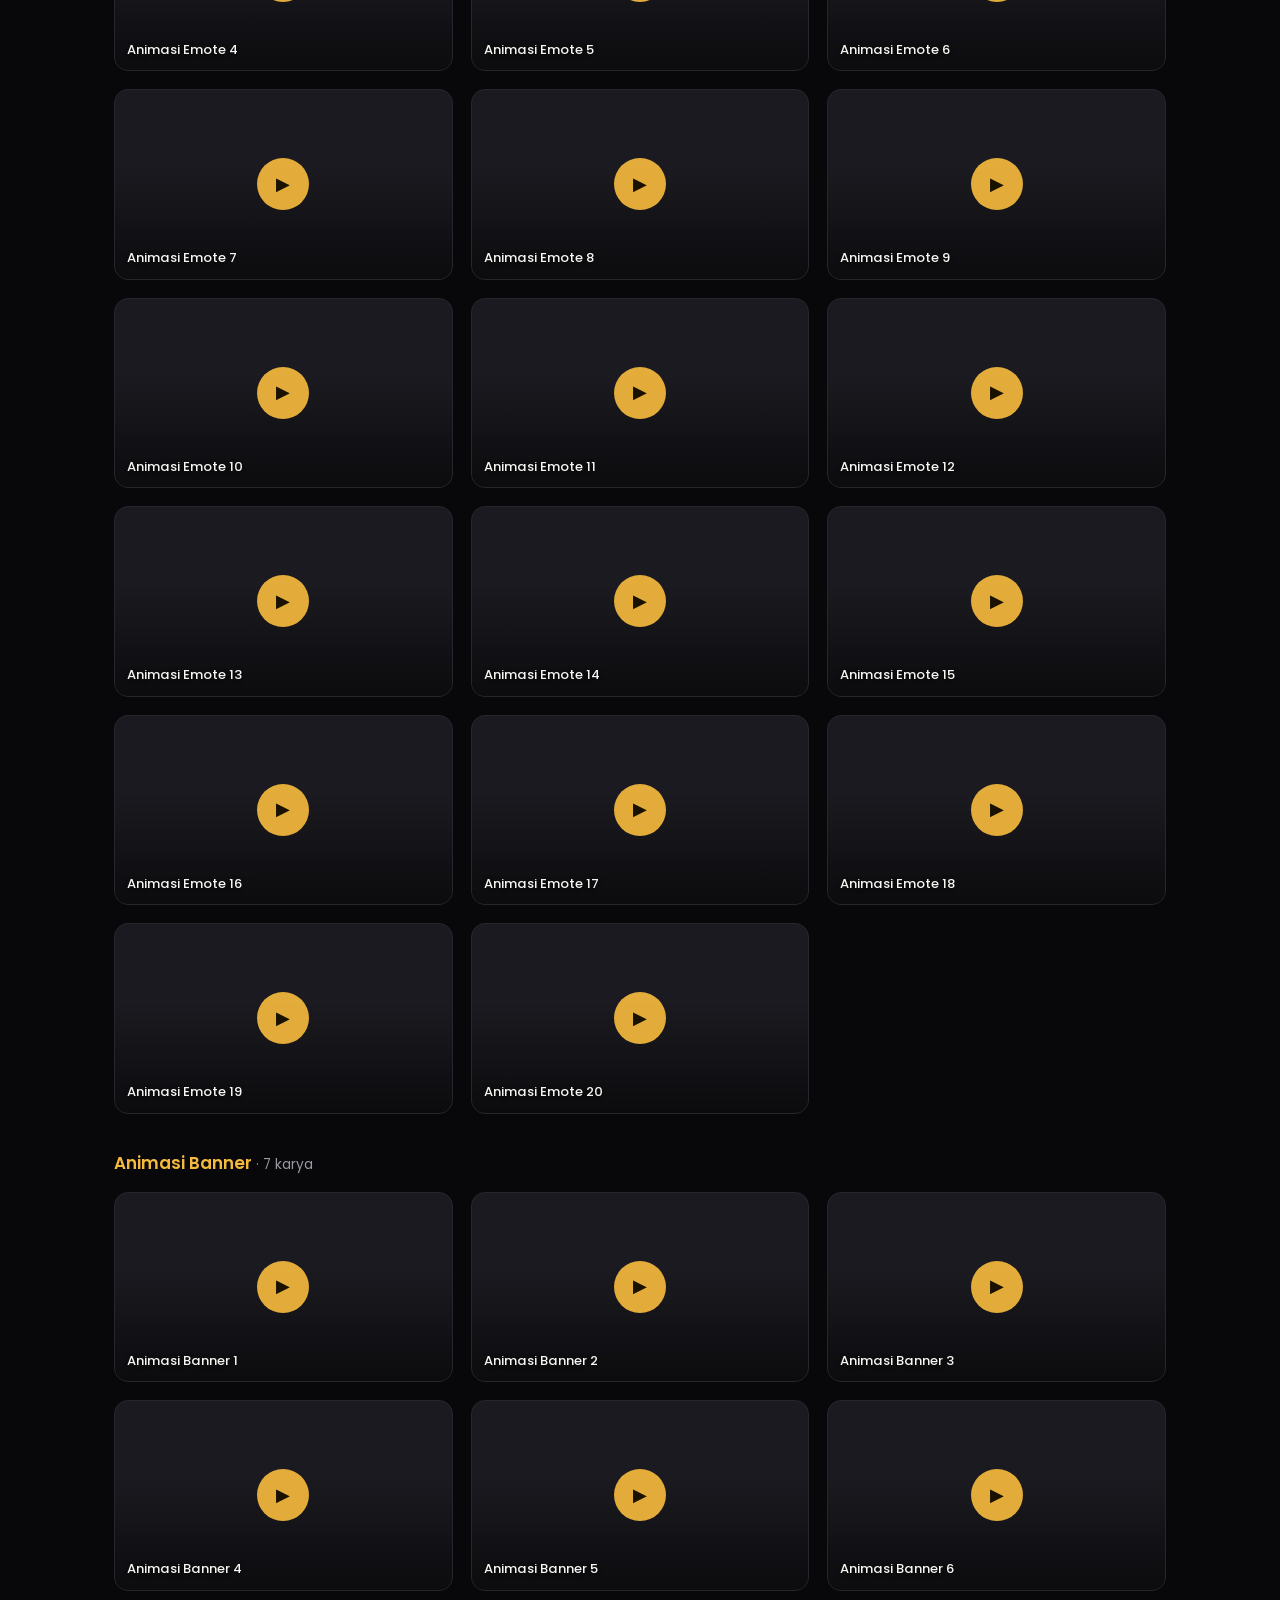
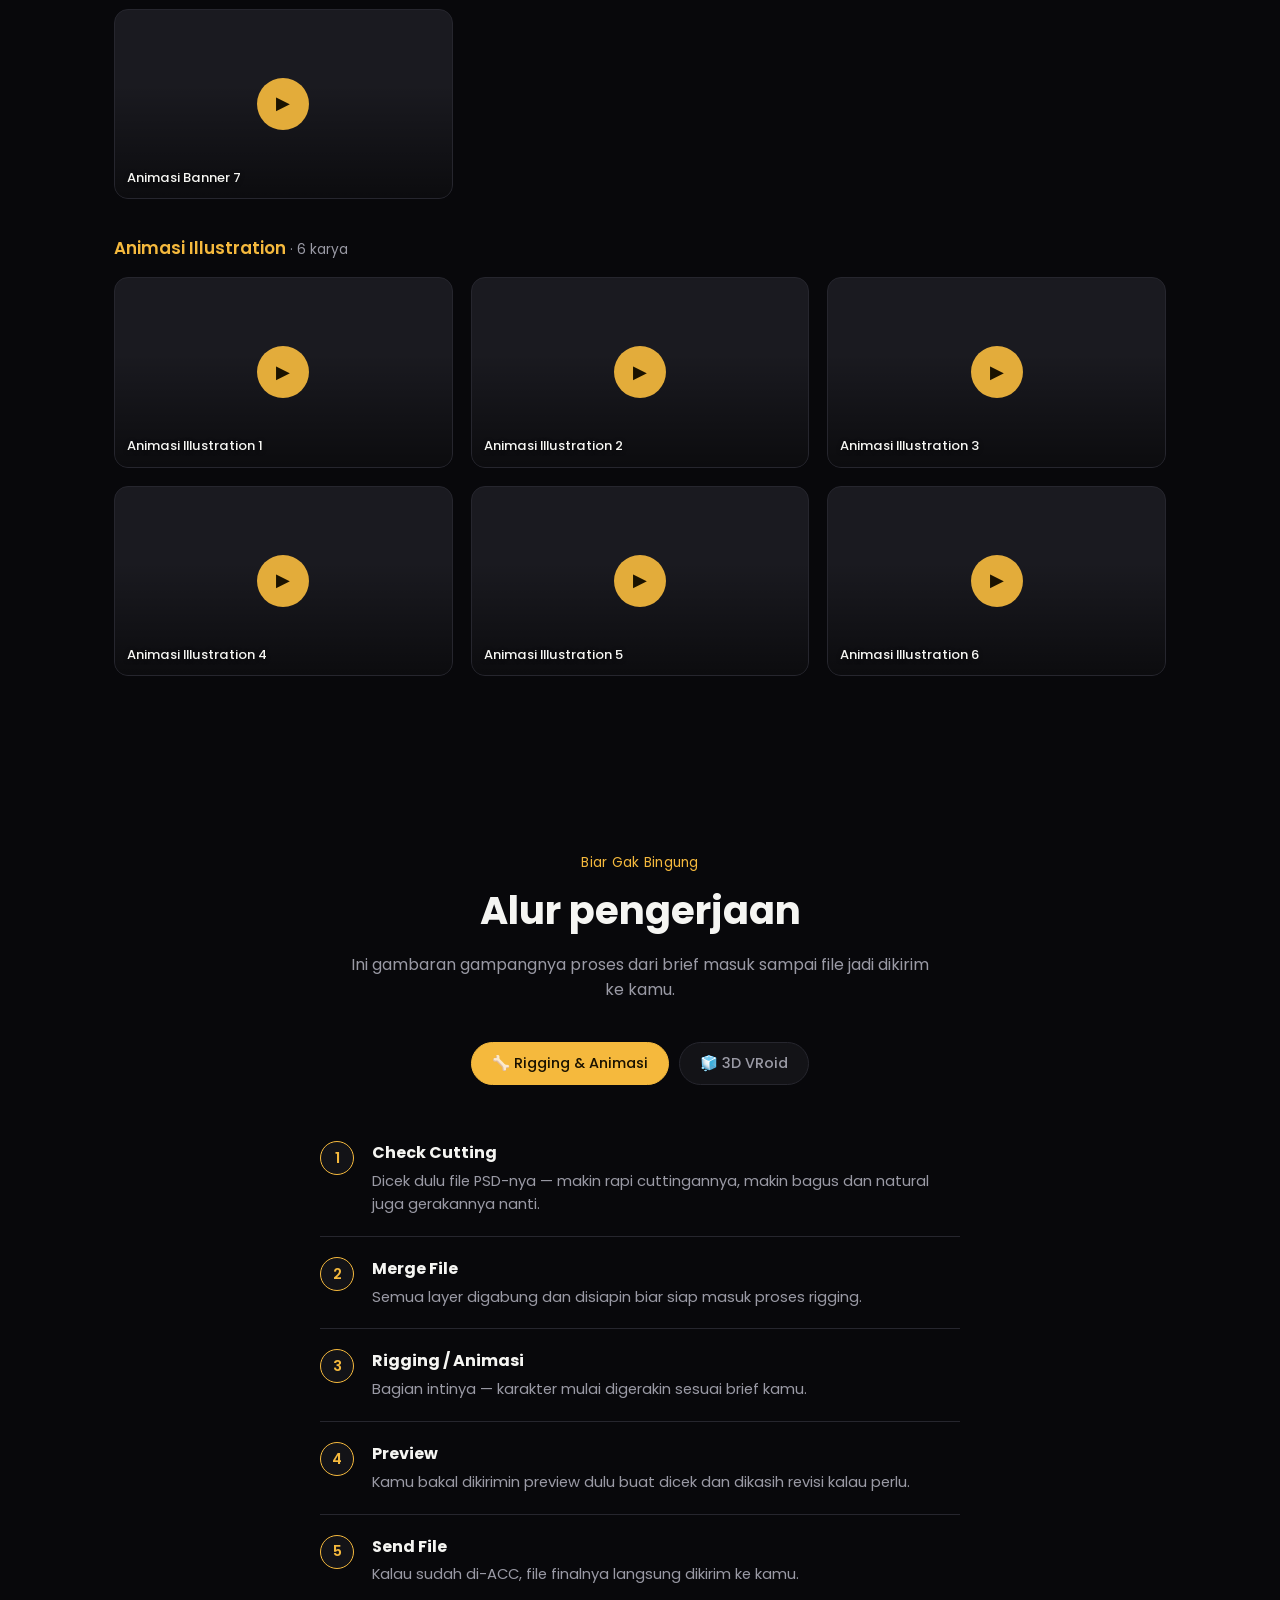
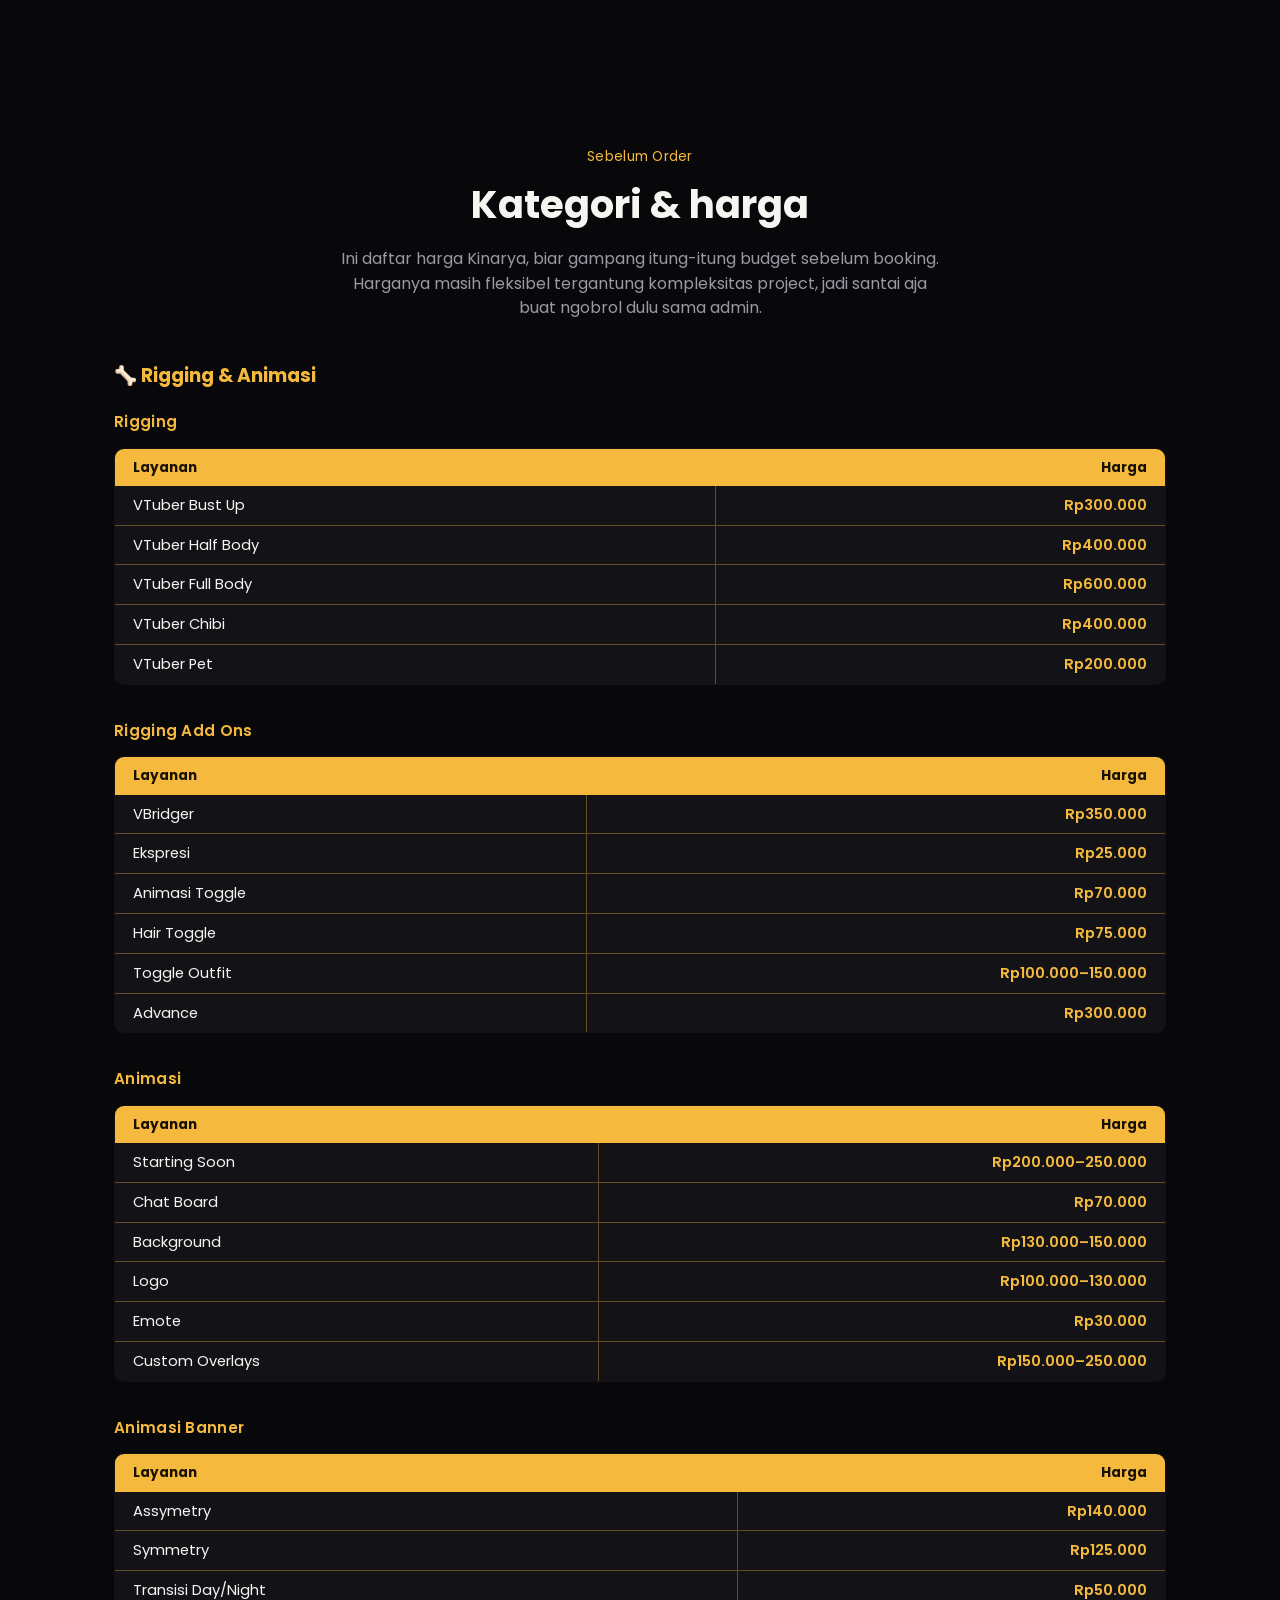
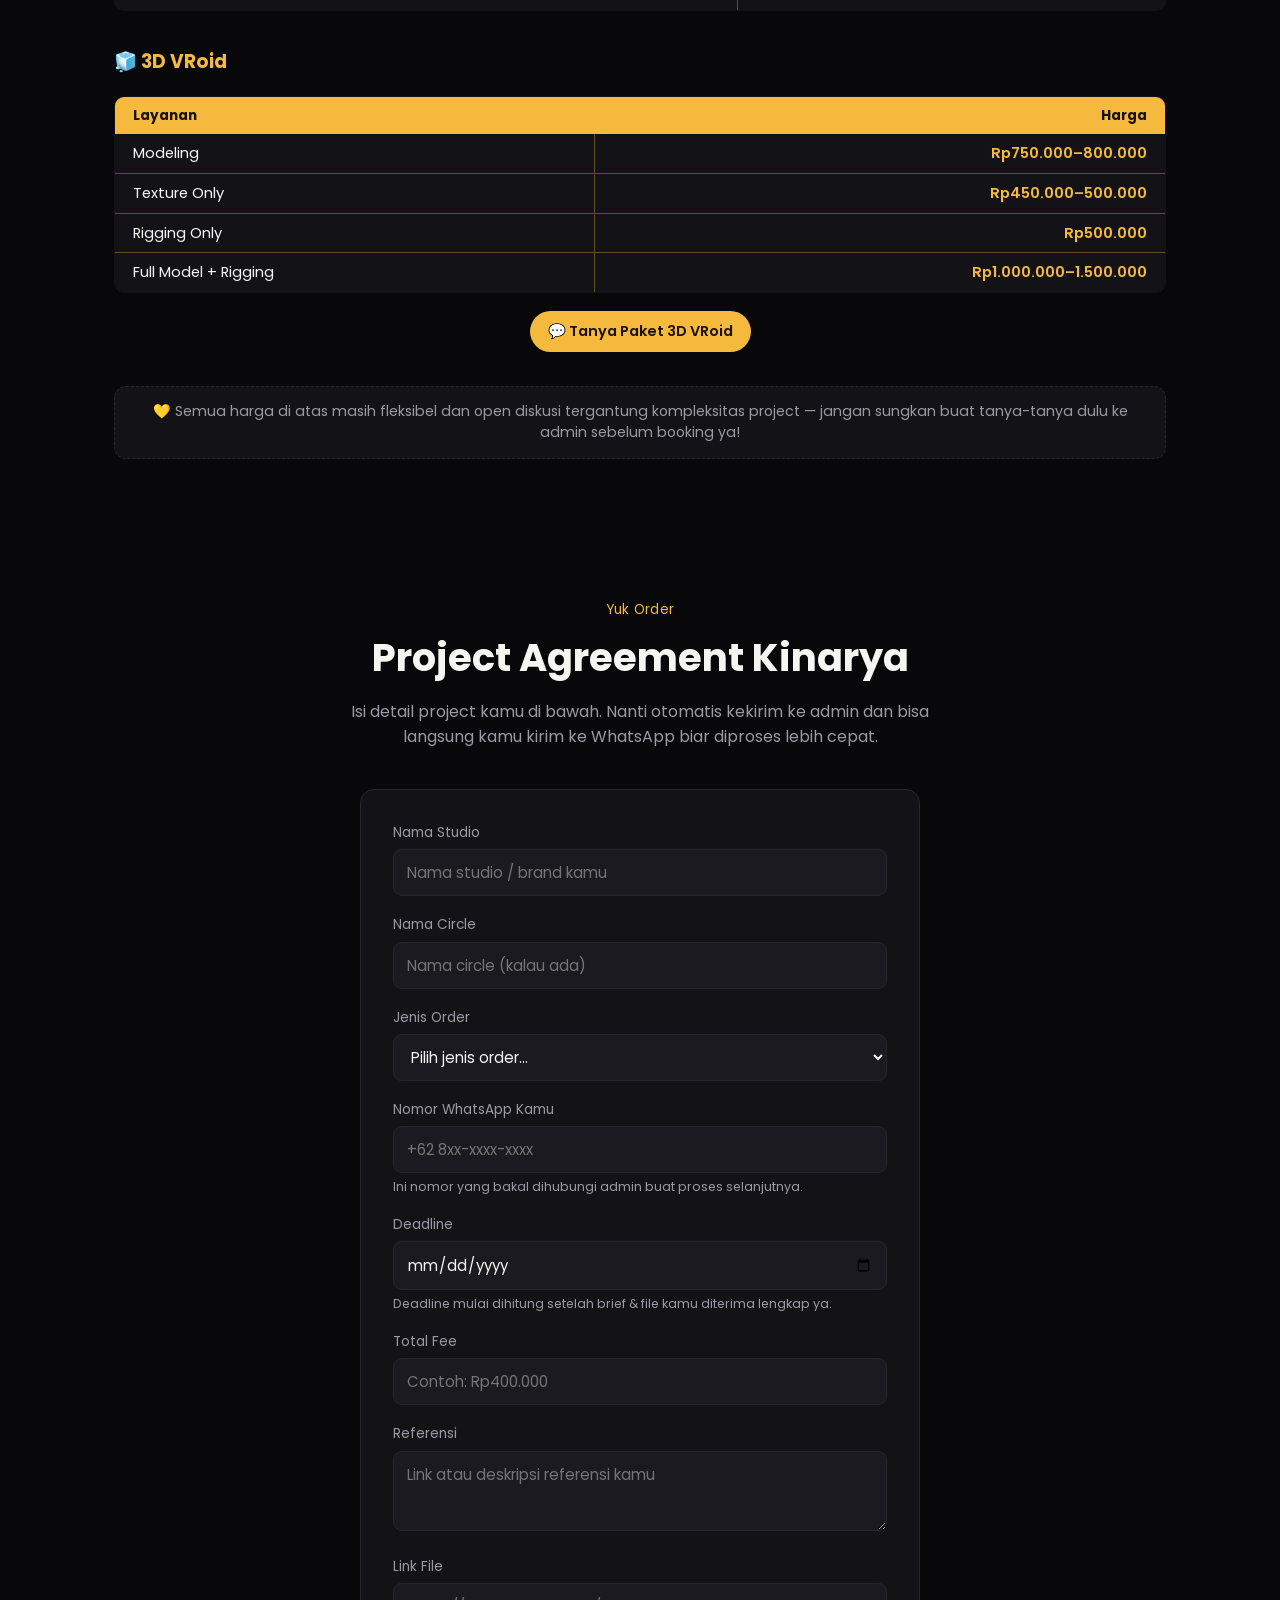
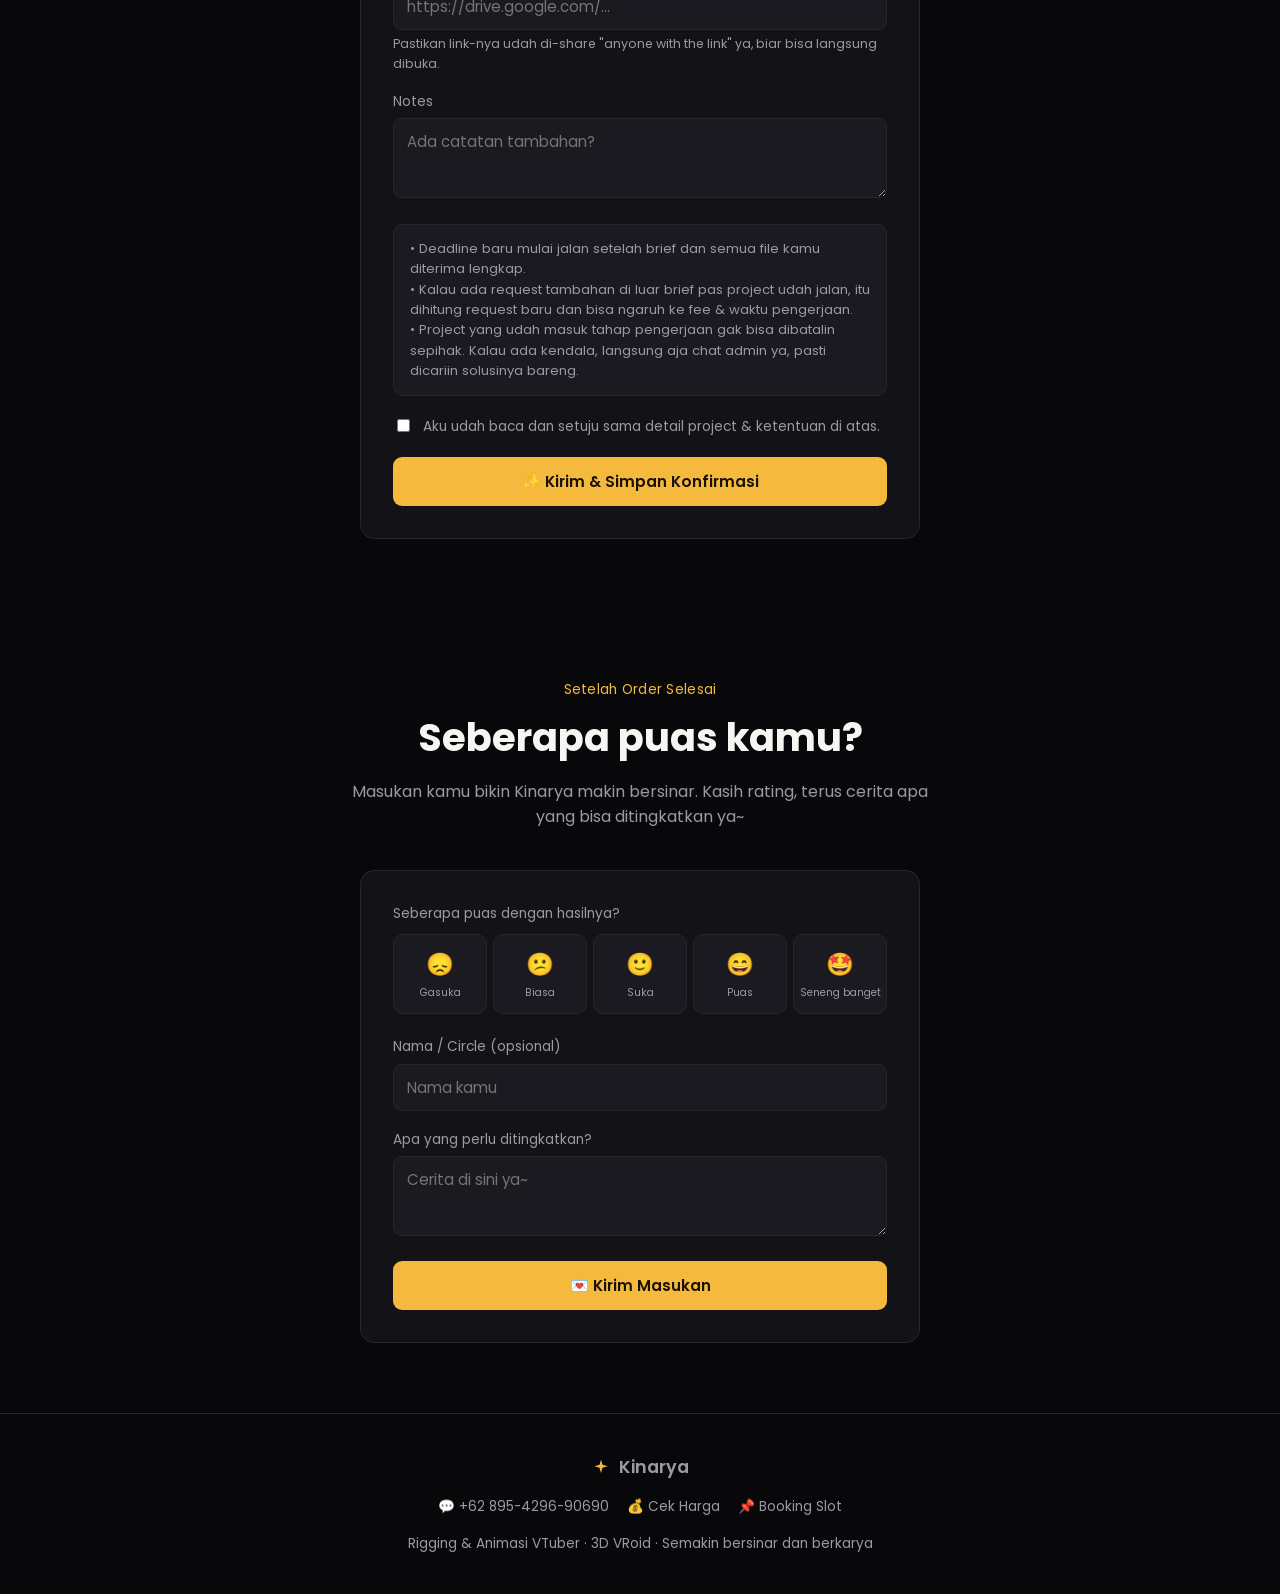
==== commit d8572001: "Update index.html" ====
--- a/index.html
+++ b/index.html
@@ -142,6 +142,7 @@
       <tr><td>Animasi Toggle</td><td>Rp70.000</td></tr>
       <tr><td>Hair Toggle</td><td>Rp75.000</td></tr>
       <tr><td>Toggle Outfit</td><td>Rp100.000–150.000</td></tr>
+      <tr><td>Advance</td><td>Rp300.000</td></tr>
     </tbody>
   </table>
 </div>
@@ -169,7 +170,6 @@
       <tr><td>Assymetry</td><td>Rp140.000</td></tr>
       <tr><td>Symmetry</td><td>Rp125.000</td></tr>
       <tr><td>Transisi Day/Night</td><td>Rp50.000</td></tr>
-      <tr><td>Advance</td><td>Rp300.000</td></tr>
     </tbody>
   </table>
 </div>
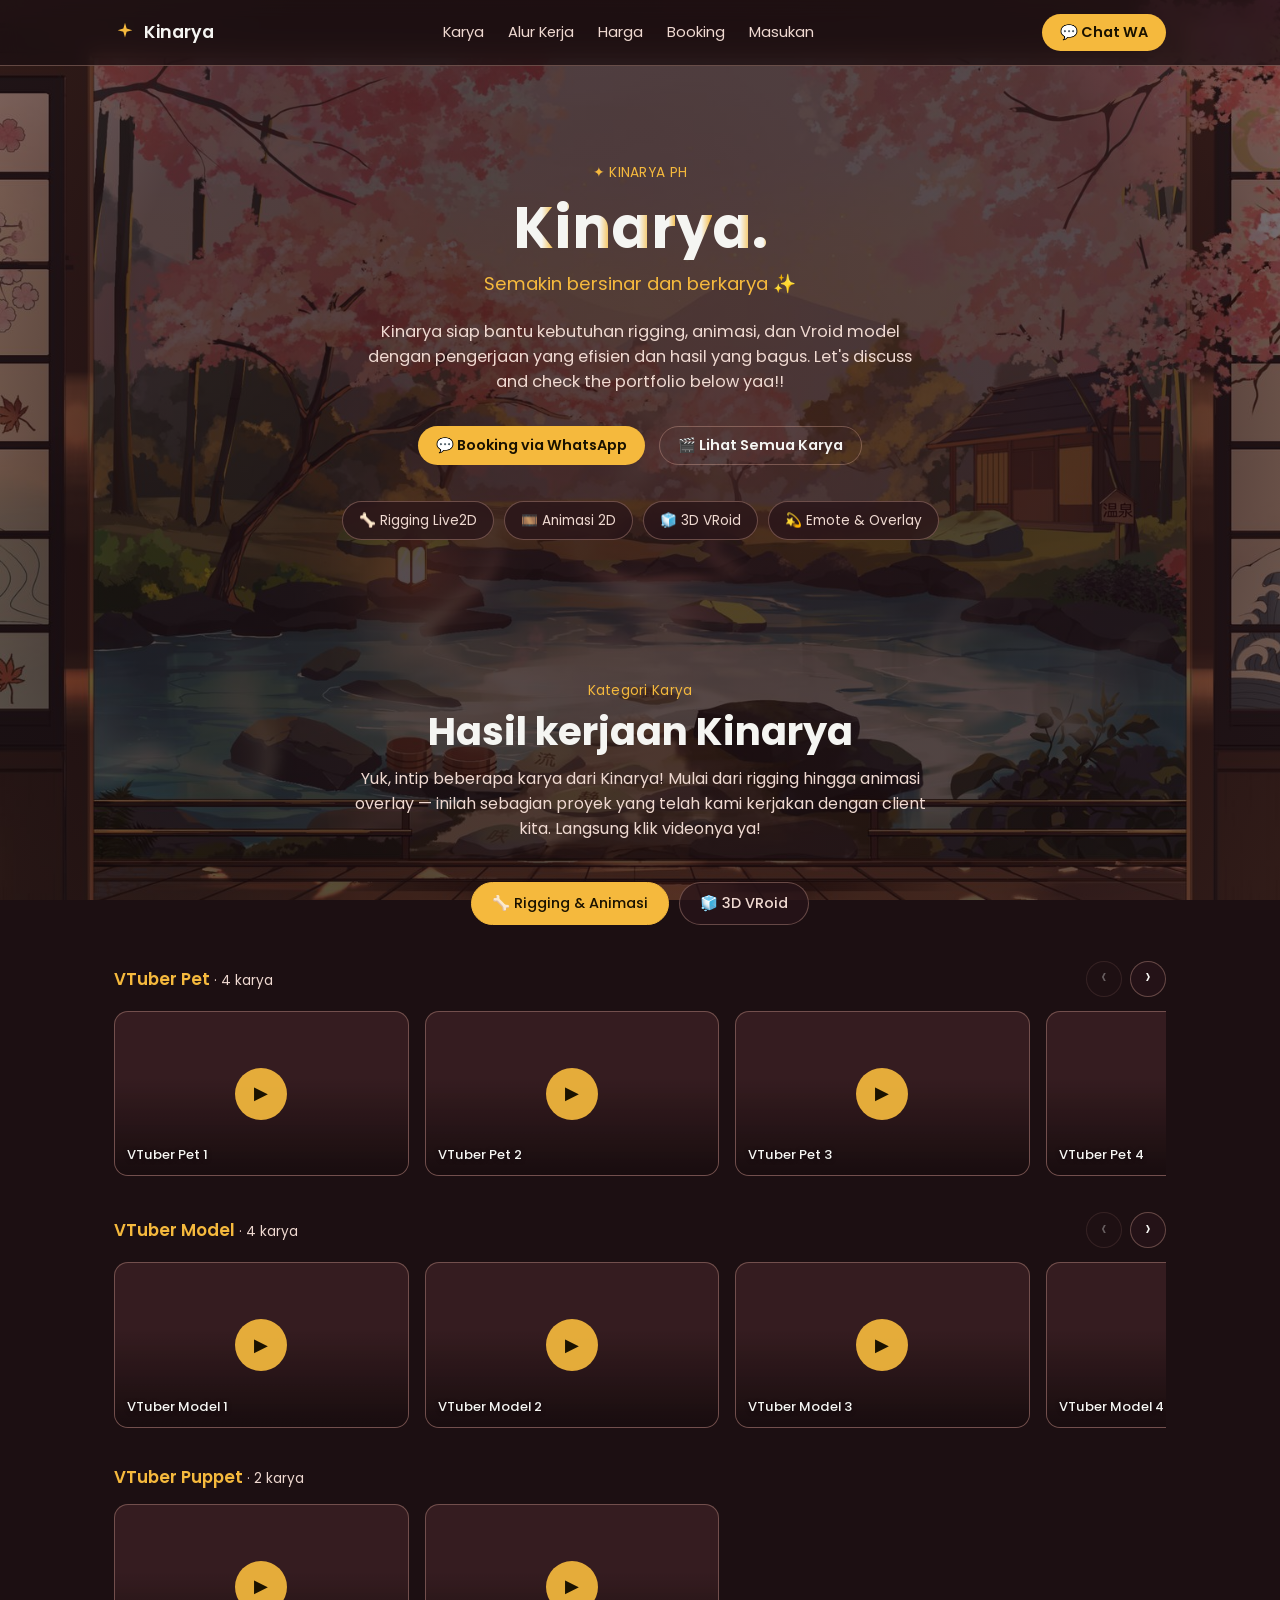
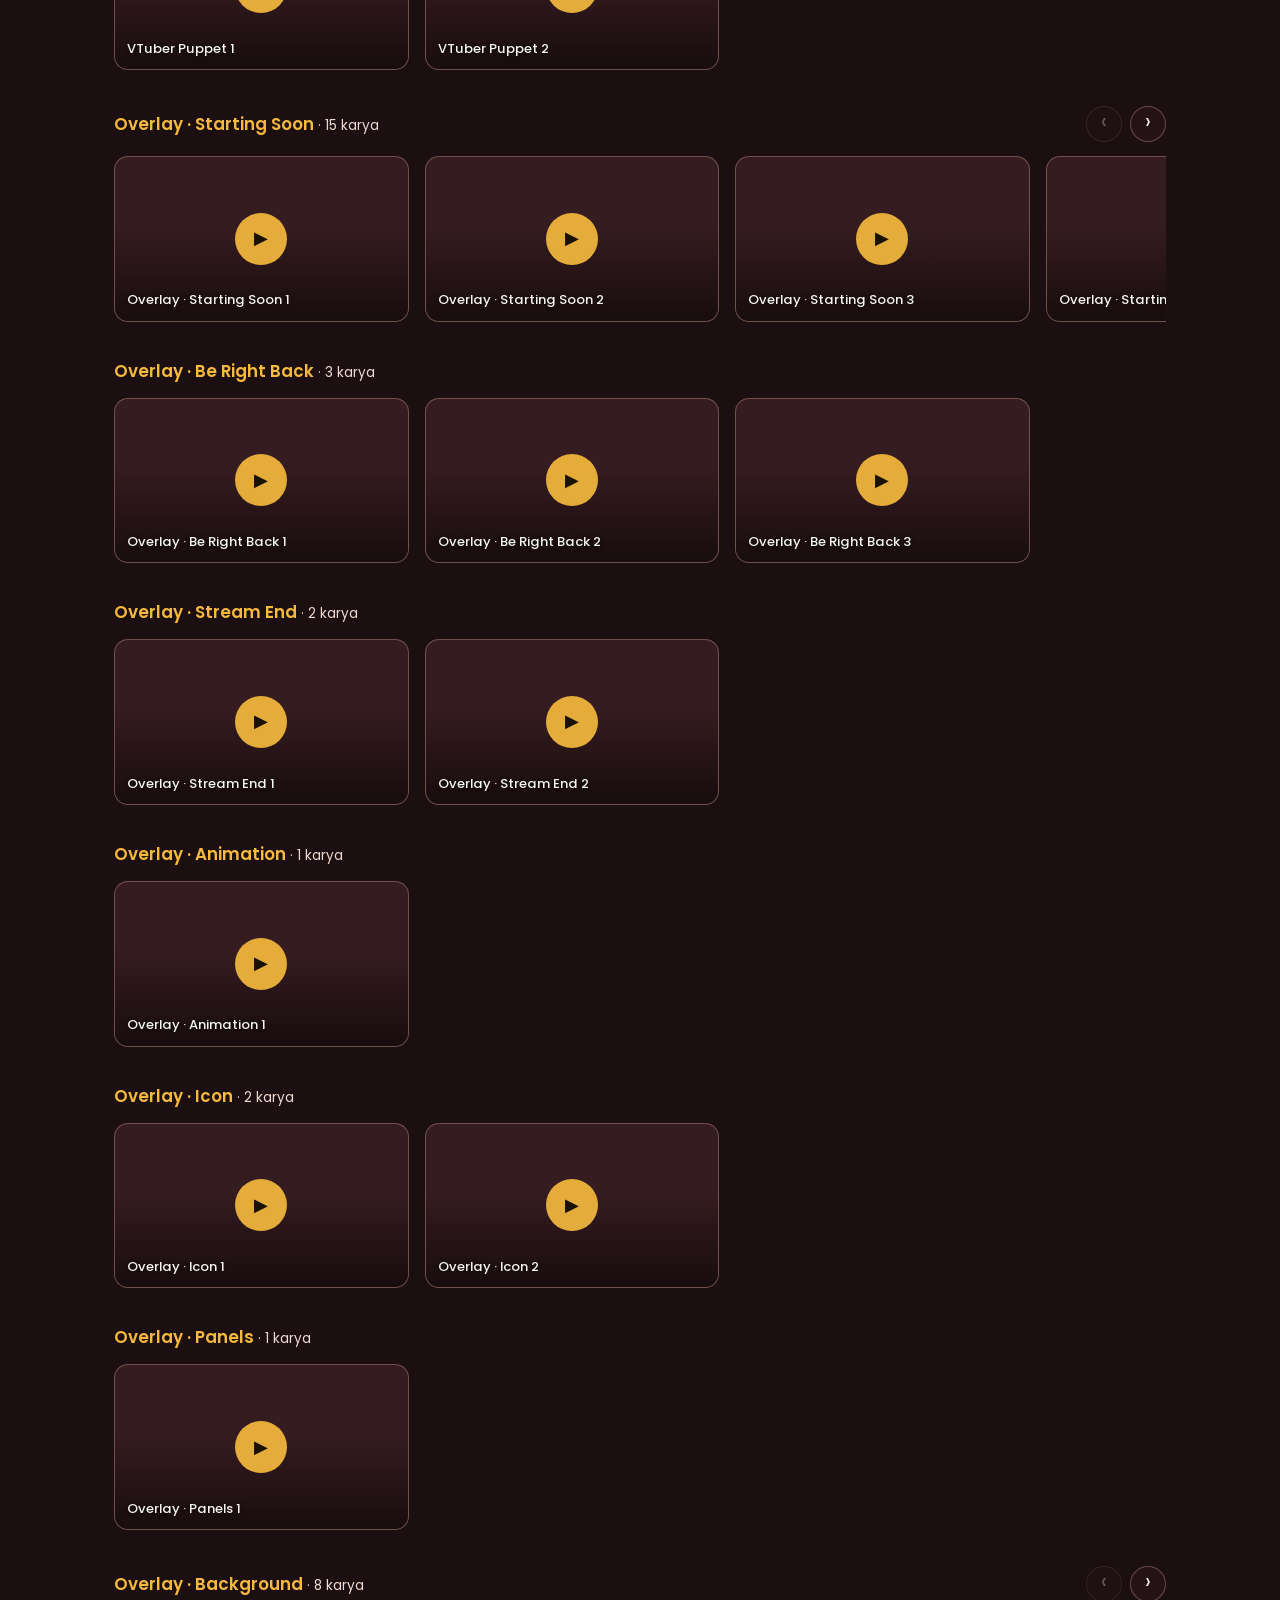
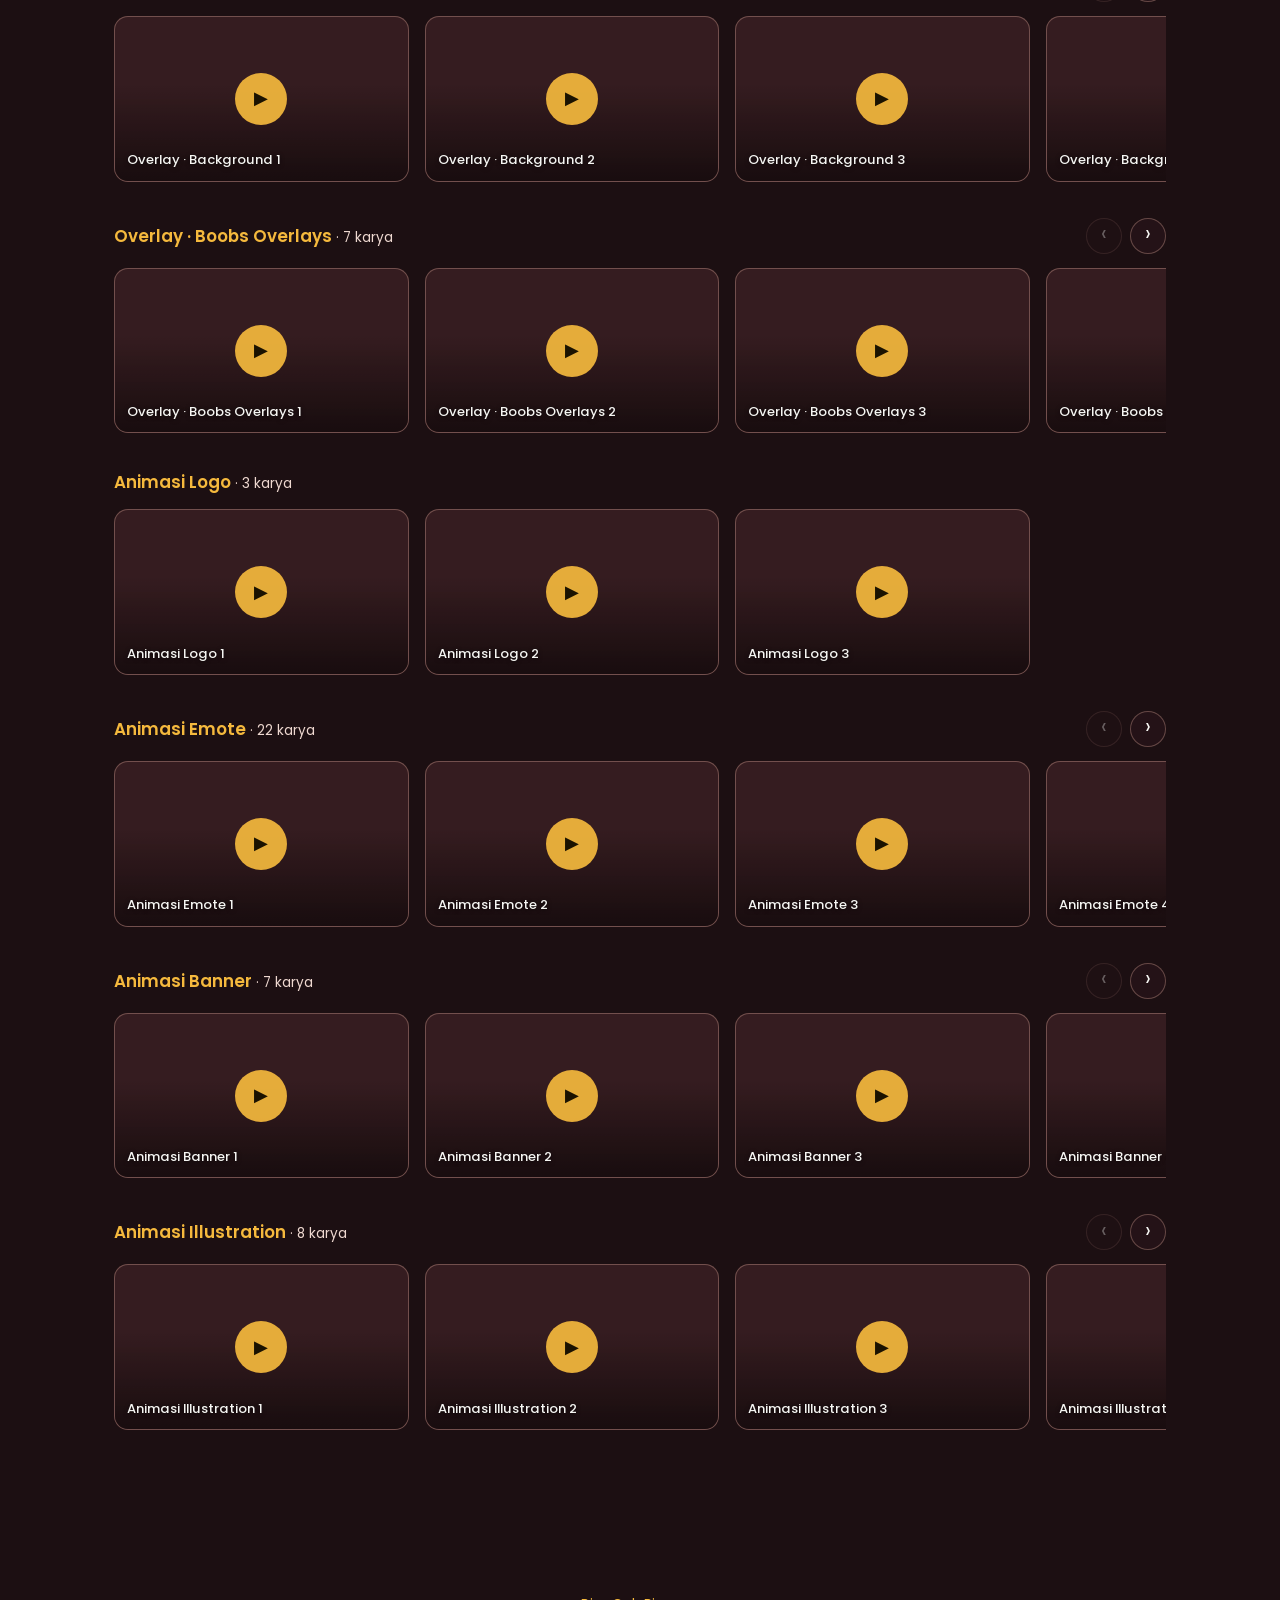
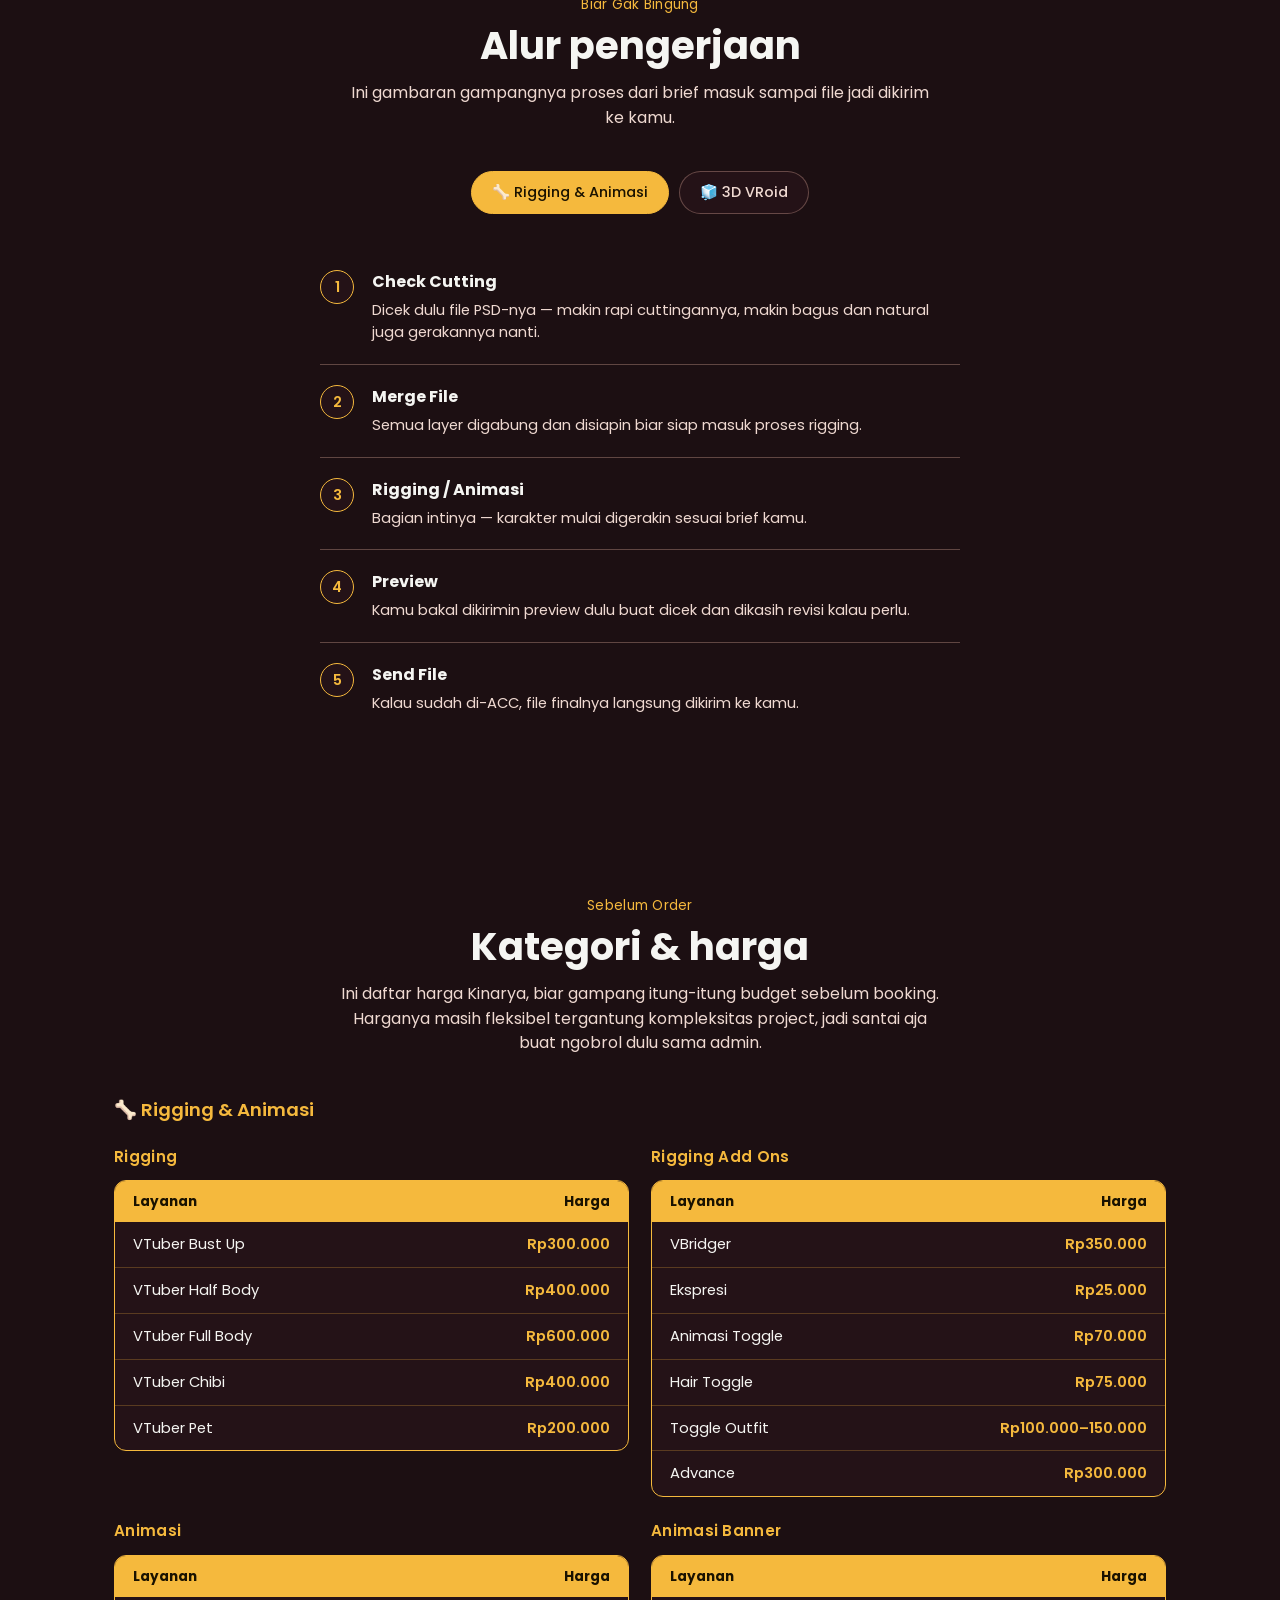
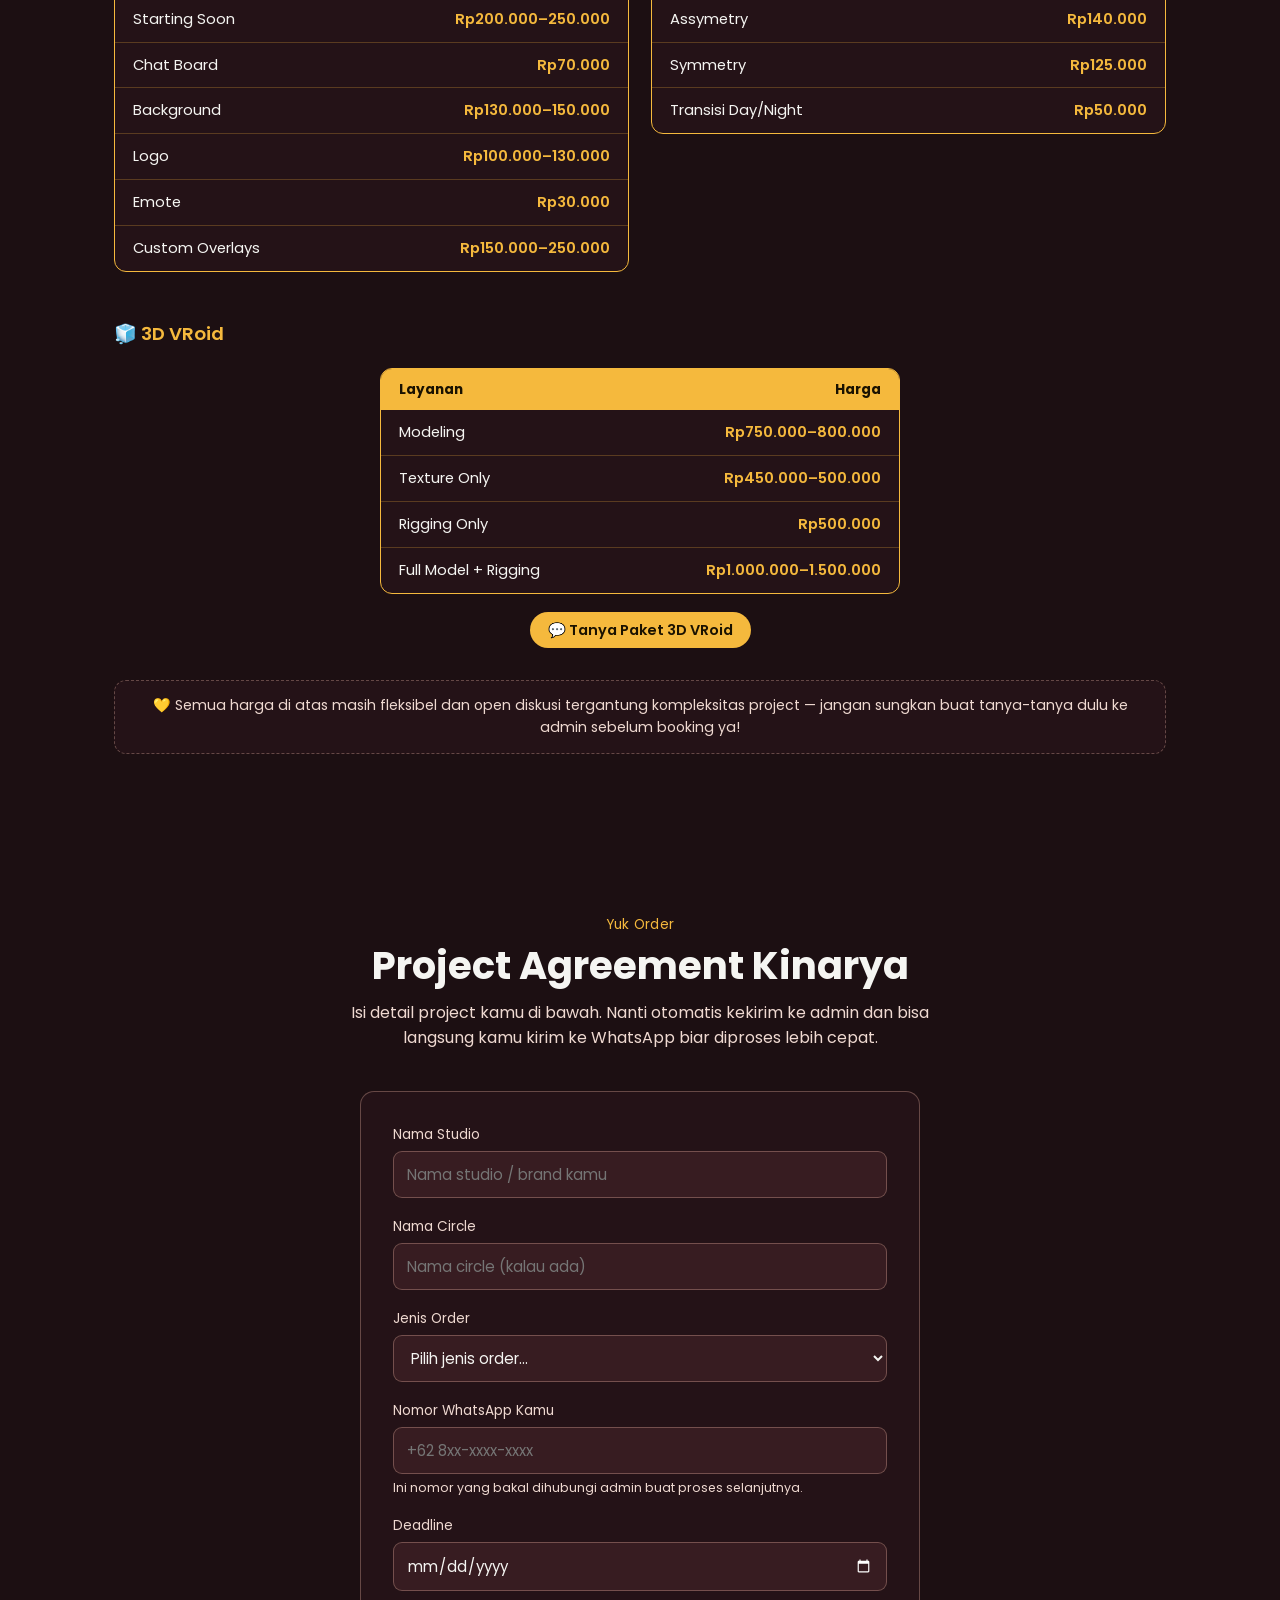
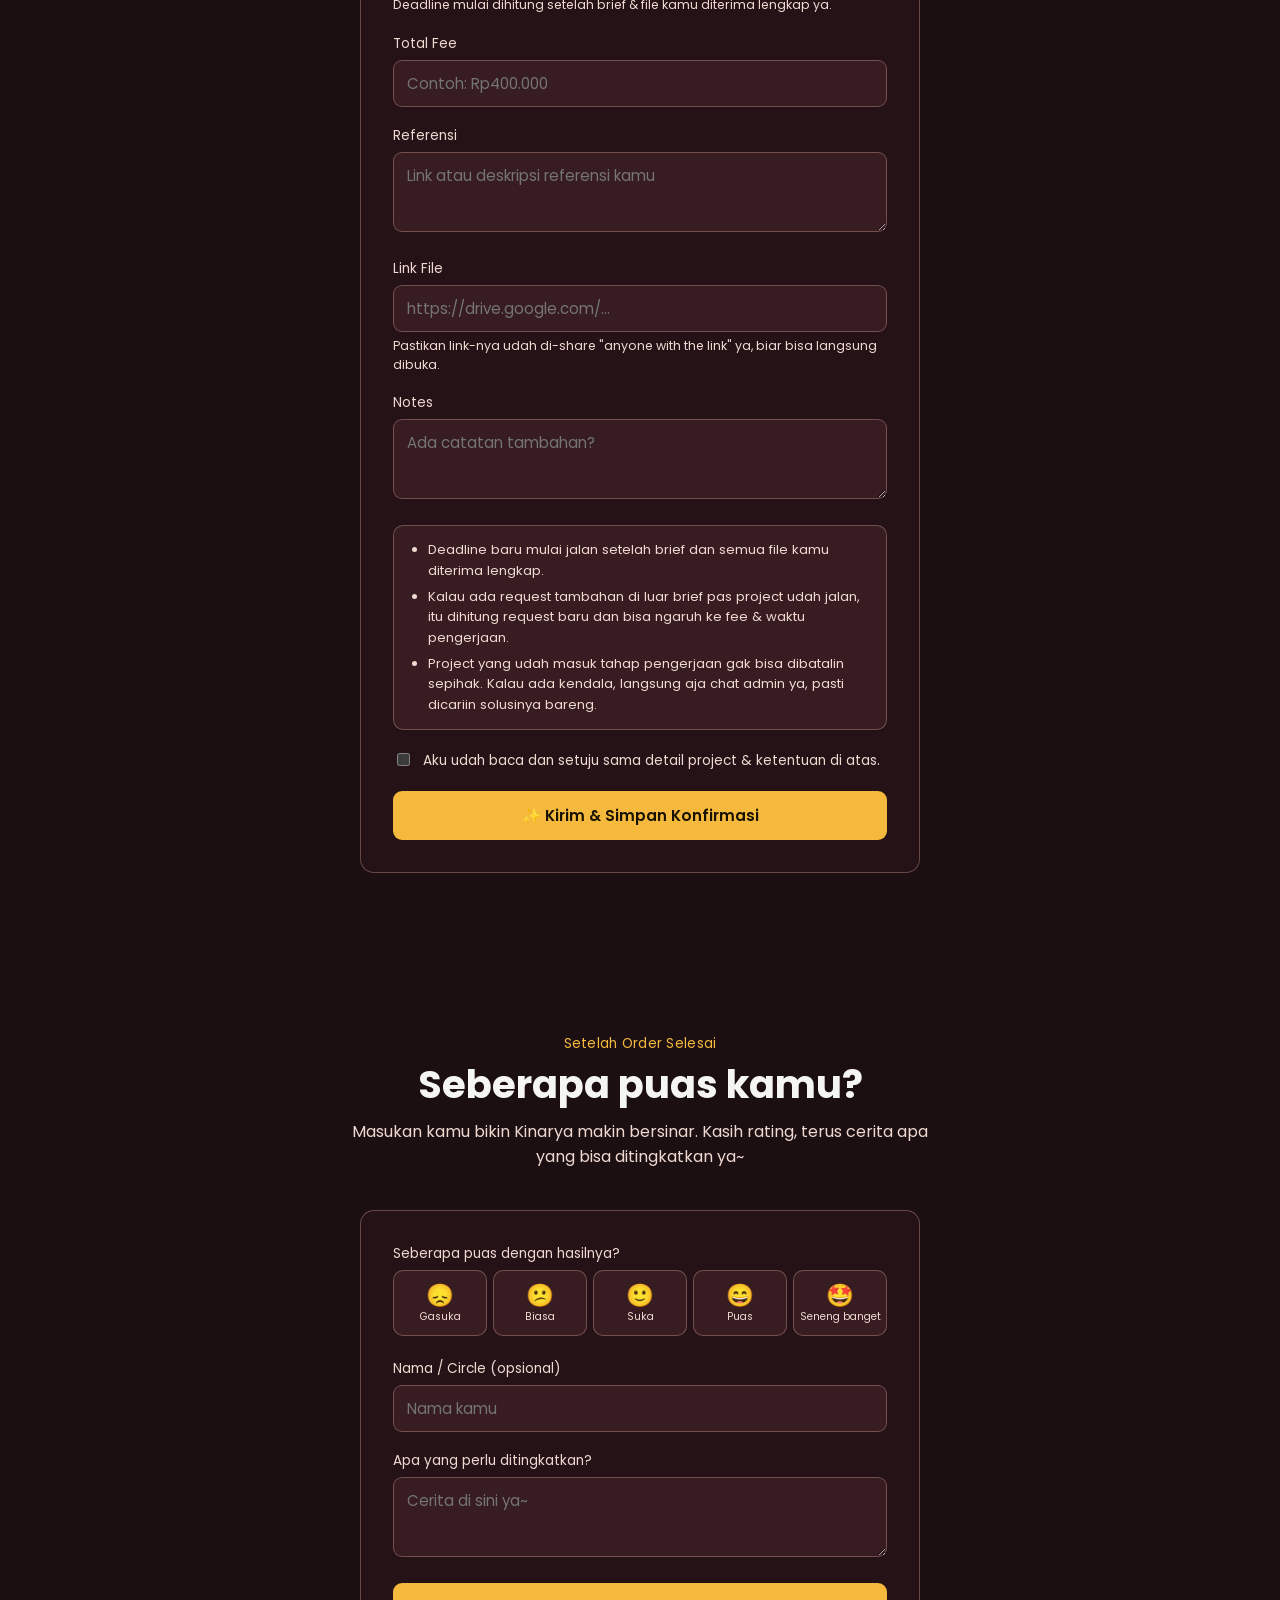
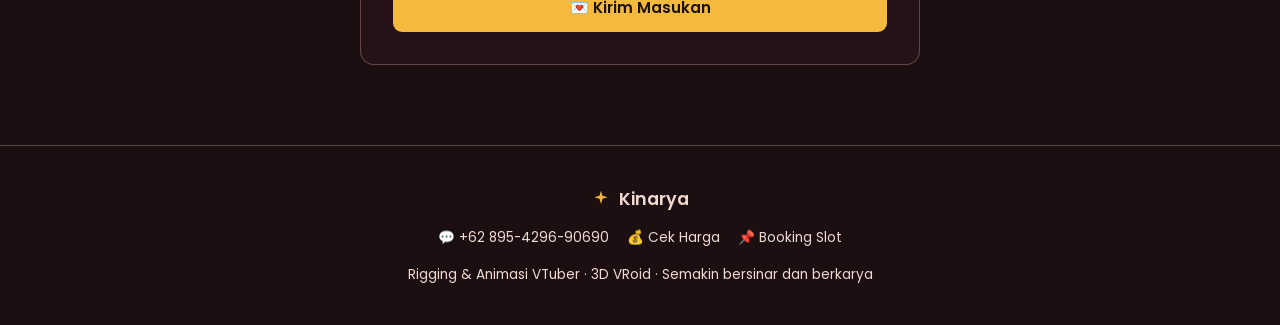
==== commit 5f0e36dd: "Add files via upload" ====
--- a/index.html
+++ b/index.html
@@ -6,31 +6,38 @@
 <title>Kinarya · Rigging, Animasi & 3D VRoid</title>
 <meta name="description" content="Kinarya — jasa rigging Live2D, animasi VTuber, dan 3D VRoid. Semakin bersinar dan berkarya. Booking gampang, tinggal chat WhatsApp.">
 <meta name="theme-color" content="#08080B">
+<link rel="icon" href="data:image/svg+xml,%3Csvg xmlns='http://www.w3.org/2000/svg' viewBox='0 0 24 24'%3E%3Cpath d='M12 2l1.8 6.2L20 10l-6.2 1.8L12 18l-1.8-6.2L4 10l6.2-1.8L12 2z' fill='%23F5B93D'/%3E%3C/svg%3E">
 <link rel="preconnect" href="https://fonts.googleapis.com">
+<link rel="preconnect" href="https://fonts.gstatic.com" crossorigin>
 <link href="https://fonts.googleapis.com/css2?family=Poppins:wght@400;500;600;700&display=swap" rel="stylesheet">
-<link rel="stylesheet" href="style.css">
+<link rel="stylesheet" href="assets/css/style.css">
 </head>
 <body>
 
+<!-- ===================== MENU ATAS ===================== -->
 <nav class="nav">
   <div class="nav-inner">
     <a href="#top" class="brand">
-      <svg viewBox="0 0 24 24" fill="none"><path d="M12 2l1.8 6.2L20 10l-6.2 1.8L12 18l-1.8-6.2L4 10l6.2-1.8L12 2z" fill="#F5B93D"/></svg>
+      <svg viewBox="0 0 24 24" fill="none" aria-hidden="true"><path d="M12 2l1.8 6.2L20 10l-6.2 1.8L12 18l-1.8-6.2L4 10l6.2-1.8L12 2z" fill="#F5B93D"/></svg>
       Kinarya
     </a>
-    <div class="nav-links">
+    <div class="nav-links" id="navLinks">
       <a href="#karya">Karya</a>
       <a href="#flow">Alur Kerja</a>
       <a href="#harga">Harga</a>
       <a href="#booking">Booking</a>
       <a href="#masukan">Masukan</a>
     </div>
-    <a class="wa-btn" href="https://wa.me/6289542969690" target="_blank">💬 Chat WA</a>
+    <div class="nav-actions">
+      <a class="wa-btn" href="https://wa.me/62895429690690" target="_blank" rel="noopener noreferrer">💬 Chat WA</a>
+      <button type="button" class="nav-toggle" id="navToggle" aria-label="Buka menu" aria-expanded="false" aria-controls="navLinks">☰</button>
+    </div>
   </div>
 </nav>
 
 <div id="top"></div>
 
+<!-- ===================== HERO ===================== -->
 <section class="hero">
   <div class="wrap">
     <div class="eyebrow">✦ KINARYA PH</div>
@@ -38,7 +45,7 @@
     <div class="tagline">Semakin bersinar dan berkarya ✨</div>
     <p class="desc">Kinarya siap bantu kebutuhan rigging, animasi, dan Vroid model dengan pengerjaan yang efisien dan hasil yang bagus. Let's discuss and check the portfolio below yaa!!</p>
     <div class="hero-ctas">
-      <a class="wa-btn" href="https://wa.me/6289542969690" target="_blank">💬 Booking via WhatsApp</a>
+      <a class="wa-btn" href="https://wa.me/62895429690690" target="_blank" rel="noopener noreferrer">💬 Booking via WhatsApp</a>
       <a class="wa-btn ghost" href="#karya">🎬 Lihat Semua Karya</a>
     </div>
     <div class="chips">
@@ -51,6 +58,7 @@
 </section>
 
 <!-- ===================== KARYA ===================== -->
+<!-- Kartu video diisi otomatis oleh script.js dari assets/js/portfolio-data.js -->
 <section id="karya">
   <div class="wrap">
     <div class="section-head">
@@ -60,8 +68,8 @@
     </div>
 
     <div class="tabs">
-      <button class="tab-btn active" data-target="karya-rigging">🦴 Rigging & Animasi</button>
-      <button class="tab-btn" data-target="karya-vroid">🧊 3D VRoid</button>
+      <button type="button" class="tab-btn active" data-target="karya-rigging">🦴 Rigging & Animasi</button>
+      <button type="button" class="tab-btn" data-target="karya-vroid">🧊 3D VRoid</button>
     </div>
 
     <div id="karya-rigging" class="tab-panel active"></div>
@@ -79,8 +87,8 @@
     </div>
 
     <div class="tabs">
-      <button class="tab-btn active" data-target="flow-rigging">🦴 Rigging & Animasi</button>
-      <button class="tab-btn" data-target="flow-vroid">🧊 3D VRoid</button>
+      <button type="button" class="tab-btn active" data-target="flow-rigging">🦴 Rigging & Animasi</button>
+      <button type="button" class="tab-btn" data-target="flow-vroid">🧊 3D VRoid</button>
     </div>
 
     <div id="flow-rigging" class="tab-panel active">
@@ -116,79 +124,94 @@
       <p>Ini daftar harga Kinarya, biar gampang itung-itung budget sebelum booking. Harganya masih fleksibel tergantung kompleksitas project, jadi santai aja buat ngobrol dulu sama admin.</p>
     </div>
 
-    <h3 style="color:var(--gold);margin-bottom:20px;">🦴 Rigging & Animasi</h3>
-
-<div class="price-block">
-  <h3>Rigging</h3>
-  <table class="price-table">
-    <thead><tr><th>Layanan</th><th>Harga</th></tr></thead>
-    <tbody>
-      <tr><td>VTuber Bust Up</td><td>Rp300.000</td></tr>
-      <tr><td>VTuber Half Body</td><td>Rp400.000</td></tr>
-      <tr><td>VTuber Full Body</td><td>Rp600.000</td></tr>
-      <tr><td>VTuber Chibi</td><td>Rp400.000</td></tr>
-      <tr><td>VTuber Pet</td><td>Rp200.000</td></tr>
-    </tbody>
-  </table>
-</div>
-
-<div class="price-block">
-  <h3>Rigging Add Ons</h3>
-  <table class="price-table">
-    <thead><tr><th>Layanan</th><th>Harga</th></tr></thead>
-    <tbody>
-      <tr><td>VBridger</td><td>Rp350.000</td></tr>
-      <tr><td>Ekspresi</td><td>Rp25.000</td></tr>
-      <tr><td>Animasi Toggle</td><td>Rp70.000</td></tr>
-      <tr><td>Hair Toggle</td><td>Rp75.000</td></tr>
-      <tr><td>Toggle Outfit</td><td>Rp100.000–150.000</td></tr>
-      <tr><td>Advance</td><td>Rp300.000</td></tr>
-    </tbody>
-  </table>
-</div>
-
-<div class="price-block">
-  <h3>Animasi</h3>
-  <table class="price-table">
-    <thead><tr><th>Layanan</th><th>Harga</th></tr></thead>
-    <tbody>
-      <tr><td>Starting Soon</td><td>Rp200.000–250.000</td></tr>
-      <tr><td>Chat Board</td><td>Rp70.000</td></tr>
-      <tr><td>Background</td><td>Rp130.000–150.000</td></tr>
-      <tr><td>Logo</td><td>Rp100.000–130.000</td></tr>
-      <tr><td>Emote</td><td>Rp30.000</td></tr>
-      <tr><td>Custom Overlays</td><td>Rp150.000–250.000</td></tr>
-    </tbody>
-  </table>
-</div>
-
-<div class="price-block">
-  <h3>Animasi Banner</h3>
-  <table class="price-table">
-    <thead><tr><th>Layanan</th><th>Harga</th></tr></thead>
-    <tbody>
-      <tr><td>Assymetry</td><td>Rp140.000</td></tr>
-      <tr><td>Symmetry</td><td>Rp125.000</td></tr>
-      <tr><td>Transisi Day/Night</td><td>Rp50.000</td></tr>
-    </tbody>
-  </table>
-</div>
-
-<h3 style="color:var(--gold);margin:36px 0 20px;">🧊 3D VRoid</h3>
-<div class="price-block">
-  <table class="price-table">
-    <thead><tr><th>Layanan</th><th>Harga</th></tr></thead>
-    <tbody>
-      <tr><td>Modeling</td><td>Rp750.000–800.000</td></tr>
-      <tr><td>Texture Only</td><td>Rp450.000–500.000</td></tr>
-      <tr><td>Rigging Only</td><td>Rp500.000</td></tr>
-      <tr><td>Full Model + Rigging</td><td>Rp1.000.000–1.500.000</td></tr>
-    </tbody>
-  </table>
-  <div style="text-align:center;margin-top:18px;">
-    <a class="wa-btn" href="https://wa.me/6289542969690?text=Halo%20kak%20Kinarya!%20Aku%20mau%20tanya%20soal%20paket%203D%20VRoid%20dong" target="_blank">💬 Tanya Paket 3D VRoid</a>
-  </div>
-</div>
+    <h3 class="price-group">🦴 Rigging & Animasi</h3>
+
+    <div class="price-grid">
+      <div class="price-block">
+        <h4 class="price-title">Rigging</h4>
+        <div class="price-table-wrap">
+          <table class="price-table">
+            <thead><tr><th>Layanan</th><th>Harga</th></tr></thead>
+            <tbody>
+              <tr><td>VTuber Bust Up</td><td>Rp300.000</td></tr>
+              <tr><td>VTuber Half Body</td><td>Rp400.000</td></tr>
+              <tr><td>VTuber Full Body</td><td>Rp600.000</td></tr>
+              <tr><td>VTuber Chibi</td><td>Rp400.000</td></tr>
+              <tr><td>VTuber Pet</td><td>Rp200.000</td></tr>
+            </tbody>
+          </table>
+        </div>
+      </div>
+
+      <div class="price-block">
+        <h4 class="price-title">Rigging Add Ons</h4>
+        <div class="price-table-wrap">
+          <table class="price-table">
+            <thead><tr><th>Layanan</th><th>Harga</th></tr></thead>
+            <tbody>
+              <tr><td>VBridger</td><td>Rp350.000</td></tr>
+              <tr><td>Ekspresi</td><td>Rp25.000</td></tr>
+              <tr><td>Animasi Toggle</td><td>Rp70.000</td></tr>
+              <tr><td>Hair Toggle</td><td>Rp75.000</td></tr>
+              <tr><td>Toggle Outfit</td><td>Rp100.000–150.000</td></tr>
+              <tr><td>Advance</td><td>Rp300.000</td></tr>
+            </tbody>
+          </table>
+        </div>
+      </div>
+
+      <div class="price-block">
+        <h4 class="price-title">Animasi</h4>
+        <div class="price-table-wrap">
+          <table class="price-table">
+            <thead><tr><th>Layanan</th><th>Harga</th></tr></thead>
+            <tbody>
+              <tr><td>Starting Soon</td><td>Rp200.000–250.000</td></tr>
+              <tr><td>Chat Board</td><td>Rp70.000</td></tr>
+              <tr><td>Background</td><td>Rp130.000–150.000</td></tr>
+              <tr><td>Logo</td><td>Rp100.000–130.000</td></tr>
+              <tr><td>Emote</td><td>Rp30.000</td></tr>
+              <tr><td>Custom Overlays</td><td>Rp150.000–250.000</td></tr>
+            </tbody>
+          </table>
+        </div>
+      </div>
+
+      <div class="price-block">
+        <h4 class="price-title">Animasi Banner</h4>
+        <div class="price-table-wrap">
+          <table class="price-table">
+            <thead><tr><th>Layanan</th><th>Harga</th></tr></thead>
+            <tbody>
+              <tr><td>Assymetry</td><td>Rp140.000</td></tr>
+              <tr><td>Symmetry</td><td>Rp125.000</td></tr>
+              <tr><td>Transisi Day/Night</td><td>Rp50.000</td></tr>
+            </tbody>
+          </table>
+        </div>
+      </div>
+    </div>
+
+    <h3 class="price-group price-group--next">🧊 3D VRoid</h3>
+
+    <div class="price-grid price-grid--single">
+      <div class="price-block">
+        <div class="price-table-wrap">
+          <table class="price-table">
+            <thead><tr><th>Layanan</th><th>Harga</th></tr></thead>
+            <tbody>
+              <tr><td>Modeling</td><td>Rp750.000–800.000</td></tr>
+              <tr><td>Texture Only</td><td>Rp450.000–500.000</td></tr>
+              <tr><td>Rigging Only</td><td>Rp500.000</td></tr>
+              <tr><td>Full Model + Rigging</td><td>Rp1.000.000–1.500.000</td></tr>
+            </tbody>
+          </table>
+        </div>
+        <div class="price-cta">
+          <a class="wa-btn" href="https://wa.me/62895429690690?text=Halo%20kak%20Kinarya!%20Aku%20mau%20tanya%20soal%20paket%203D%20VRoid%20dong" target="_blank" rel="noopener noreferrer">💬 Tanya Paket 3D VRoid</a>
+        </div>
+      </div>
+    </div>
 
     <div class="price-note">💛 Semua harga di atas masih fleksibel dan open diskusi tergantung kompleksitas project — jangan sungkan buat tanya-tanya dulu ke admin sebelum booking ya!</div>
   </div>
@@ -206,15 +229,15 @@
     <div class="form-card">
       <form id="agreementForm">
         <div class="field">
-          <label>Nama Studio</label>
+          <label for="f-studio">Nama Studio</label>
           <input type="text" id="f-studio" placeholder="Nama studio / brand kamu" required>
         </div>
         <div class="field">
-          <label>Nama Circle</label>
+          <label for="f-circle">Nama Circle</label>
           <input type="text" id="f-circle" placeholder="Nama circle (kalau ada)">
         </div>
         <div class="field">
-          <label>Jenis Order</label>
+          <label for="f-jenis">Jenis Order</label>
           <select id="f-jenis" required>
             <option value="">Pilih jenis order...</option>
             <optgroup label="Rigging">
@@ -239,38 +262,38 @@
           </select>
         </div>
         <div class="field">
-          <label>Nomor WhatsApp Kamu</label>
-          <input type="text" id="f-wa" placeholder="+62 8xx-xxxx-xxxx" required>
+          <label for="f-wa">Nomor WhatsApp Kamu</label>
+          <input type="text" id="f-wa" placeholder="+62 8xx-xxxx-xxxx" inputmode="tel" required>
           <div class="hint">Ini nomor yang bakal dihubungi admin buat proses selanjutnya.</div>
         </div>
         <div class="field">
-          <label>Deadline</label>
+          <label for="f-deadline">Deadline</label>
           <input type="date" id="f-deadline" required>
           <div class="hint">Deadline mulai dihitung setelah brief & file kamu diterima lengkap ya.</div>
         </div>
         <div class="field">
-          <label>Total Fee</label>
+          <label for="f-fee">Total Fee</label>
           <input type="text" id="f-fee" placeholder="Contoh: Rp400.000">
         </div>
         <div class="field">
-          <label>Referensi</label>
+          <label for="f-referensi">Referensi</label>
           <textarea id="f-referensi" placeholder="Link atau deskripsi referensi kamu"></textarea>
         </div>
         <div class="field">
-          <label>Link File</label>
+          <label for="f-link">Link File</label>
           <input type="text" id="f-link" placeholder="https://drive.google.com/...">
           <div class="hint">Pastikan link-nya udah di-share "anyone with the link" ya, biar bisa langsung dibuka.</div>
         </div>
         <div class="field">
-          <label>Notes</label>
+          <label for="f-notes">Notes</label>
           <textarea id="f-notes" placeholder="Ada catatan tambahan?"></textarea>
         </div>
 
-        <div style="background:var(--panel-2);border:1px solid var(--line);border-radius:10px;padding:14px 16px;font-size:.82rem;color:var(--muted);margin-bottom:20px;">
-          • Deadline baru mulai jalan setelah brief dan semua file kamu diterima lengkap.<br>
-          • Kalau ada request tambahan di luar brief pas project udah jalan, itu dihitung request baru dan bisa ngaruh ke fee & waktu pengerjaan.<br>
-          • Project yang udah masuk tahap pengerjaan gak bisa dibatalin sepihak. Kalau ada kendala, langsung aja chat admin ya, pasti dicariin solusinya bareng.
-        </div>
+        <ul class="form-rules">
+          <li>Deadline baru mulai jalan setelah brief dan semua file kamu diterima lengkap.</li>
+          <li>Kalau ada request tambahan di luar brief pas project udah jalan, itu dihitung request baru dan bisa ngaruh ke fee & waktu pengerjaan.</li>
+          <li>Project yang udah masuk tahap pengerjaan gak bisa dibatalin sepihak. Kalau ada kendala, langsung aja chat admin ya, pasti dicariin solusinya bareng.</li>
+        </ul>
 
         <div class="checkbox-row">
           <input type="checkbox" required id="f-agree">
@@ -283,13 +306,13 @@
       <div id="agreementConfirm" class="confirm-box">
         <div class="big-check">✅</div>
         <h3>Project Agreement Terkonfirmasi</h3>
-        <p style="color:var(--muted);">Data kamu udah kesimpan. Klik tombol di bawah buat kirim ke WhatsApp admin.</p>
+        <p class="confirm-text">Data kamu udah kesimpan. Klik tombol di bawah buat kirim ke WhatsApp admin.</p>
         <div class="confirm-actions">
-          <button class="wa-btn" onclick="sendAgreementToWA()">💬 Kirim ke WhatsApp</button>
-          <button class="wa-btn ghost" onclick="exportAgreementPNG()">🖼️ Export sebagai PNG</button>
-        </div>
-        <div style="margin-top:14px;">
-          <button class="wa-btn ghost" onclick="resetAgreementForm()">↺ Isi Ulang</button>
+          <button type="button" class="wa-btn" onclick="sendAgreementToWA()">💬 Kirim ke WhatsApp</button>
+          <button type="button" class="wa-btn ghost" onclick="exportAgreementPNG()">🖼️ Export sebagai PNG</button>
+        </div>
+        <div class="confirm-reset">
+          <button type="button" class="wa-btn ghost" onclick="resetAgreementForm()">↺ Isi Ulang</button>
         </div>
       </div>
     </div>
@@ -307,20 +330,20 @@
 
     <div class="form-card">
       <form id="feedbackForm">
-        <label style="display:block;font-size:.85rem;color:var(--muted);margin-bottom:10px;">Seberapa puas dengan hasilnya?</label>
-        <div class="emoji-row">
-          <div class="emoji-opt" data-value="Gasuka">😞<small>Gasuka</small></div>
-          <div class="emoji-opt" data-value="Biasa">😕<small>Biasa</small></div>
-          <div class="emoji-opt" data-value="Suka">🙂<small>Suka</small></div>
-          <div class="emoji-opt" data-value="Puas">😄<small>Puas</small></div>
-          <div class="emoji-opt" data-value="Seneng Banget">🤩<small>Seneng banget</small></div>
-        </div>
-        <div class="field">
-          <label>Nama / Circle (opsional)</label>
+        <div class="field-label" id="ratingLabel">Seberapa puas dengan hasilnya?</div>
+        <div class="emoji-row" role="group" aria-labelledby="ratingLabel">
+          <button type="button" class="emoji-opt" data-value="Gasuka" aria-pressed="false">😞<small>Gasuka</small></button>
+          <button type="button" class="emoji-opt" data-value="Biasa" aria-pressed="false">😕<small>Biasa</small></button>
+          <button type="button" class="emoji-opt" data-value="Suka" aria-pressed="false">🙂<small>Suka</small></button>
+          <button type="button" class="emoji-opt" data-value="Puas" aria-pressed="false">😄<small>Puas</small></button>
+          <button type="button" class="emoji-opt" data-value="Seneng Banget" aria-pressed="false">🤩<small>Seneng banget</small></button>
+        </div>
+        <div class="field">
+          <label for="fb-nama">Nama / Circle (opsional)</label>
           <input type="text" id="fb-nama" placeholder="Nama kamu">
         </div>
         <div class="field">
-          <label>Apa yang perlu ditingkatkan?</label>
+          <label for="fb-masukan">Apa yang perlu ditingkatkan?</label>
           <textarea id="fb-masukan" placeholder="Cerita di sini ya~"></textarea>
         </div>
         <button type="submit" class="submit-btn">💌 Kirim Masukan</button>
@@ -329,23 +352,24 @@
       <div id="feedbackConfirm" class="confirm-box">
         <div class="big-check">🎉</div>
         <h3>Makasih banyak, kak!</h3>
-        <p style="color:var(--muted);">Masukan kamu udah kecatat dan bakal jadi bahan Kinarya buat terus bersinar dan berkarya.</p>
+        <p class="confirm-text">Masukan kamu udah kecatat dan bakal jadi bahan Kinarya buat terus bersinar dan berkarya.</p>
         <div class="confirm-actions">
-          <button class="wa-btn" onclick="sendFeedbackToWA()">💬 Kirim ke WhatsApp Juga</button>
-        </div>
-      </div>
-    </div>
-  </div>
-</section>
-
+          <button type="button" class="wa-btn" onclick="sendFeedbackToWA()">💬 Kirim ke WhatsApp Juga</button>
+        </div>
+      </div>
+    </div>
+  </div>
+</section>
+
+<!-- ===================== FOOTER ===================== -->
 <footer>
   <div class="wrap">
     <div class="brand">
-      <svg viewBox="0 0 24 24" fill="none" style="width:20px;height:20px;"><path d="M12 2l1.8 6.2L20 10l-6.2 1.8L12 18l-1.8-6.2L4 10l6.2-1.8L12 2z" fill="#F5B93D"/></svg>
+      <svg viewBox="0 0 24 24" fill="none" aria-hidden="true"><path d="M12 2l1.8 6.2L20 10l-6.2 1.8L12 18l-1.8-6.2L4 10l6.2-1.8L12 2z" fill="#F5B93D"/></svg>
       Kinarya
     </div>
     <div class="foot-links">
-      <a href="https://wa.me/6289542969690" target="_blank">💬 +62 895-4296-90690</a>
+      <a href="https://wa.me/62895429690690" target="_blank" rel="noopener noreferrer">💬 +62 895-4296-90690</a>
       <a href="#harga">💰 Cek Harga</a>
       <a href="#booking">📌 Booking Slot</a>
     </div>
@@ -353,19 +377,20 @@
   </div>
 </footer>
 
-<!-- Video modal -->
-<div id="videoModal" class="modal-overlay">
-  <div style="position:relative;width:100%;max-width:860px;">
-    <button id="videoModalClose" class="modal-close">✕</button>
+<!-- Pemutar video (muncul saat kartu karya diklik) -->
+<div id="videoModal" class="modal-overlay" role="dialog" aria-modal="true" aria-label="Pemutar video karya" aria-hidden="true">
+  <div class="modal-inner">
+    <button type="button" id="videoModalClose" class="modal-close" aria-label="Tutup video">✕</button>
     <div id="videoModalBox" class="modal-box"></div>
   </div>
 </div>
 
-<!-- Firebase -->
+<!-- Firebase (simpan data form) & html2canvas (export PNG) -->
 <script src="https://www.gstatic.com/firebasejs/10.12.2/firebase-app-compat.js"></script>
 <script src="https://www.gstatic.com/firebasejs/10.12.2/firebase-firestore-compat.js"></script>
-<script src="firebase-config.js"></script>
+<script src="assets/js/firebase-config.js"></script>
 <script src="https://cdnjs.cloudflare.com/ajax/libs/html2canvas/1.4.1/html2canvas.min.js"></script>
-<script src="script.js"></script>
+<script src="assets/js/portfolio-data.js"></script>
+<script src="assets/js/script.js"></script>
 </body>
 </html>
--- a/assets/css/style.css
+++ b/assets/css/style.css
@@ -0,0 +1,481 @@
+/* ==========================================================================
+   KINARYA — style.css
+   Gaya bersama untuk halaman utama (index.html) dan admin (admin.html).
+   Gaya khusus admin ada di admin.css.
+
+   Isi:
+   1. Variabel warna & ukuran     8. Modal video
+   2. Dasar                       9. Alur kerja
+   3. Tombol                     10. Harga
+   4. Navigasi                   11. Form
+   5. Hero                       12. Rating masukan
+   6. Section & tab              13. Footer
+   7. Karya                      14. Latar belakang
+                                 15. Animasi
+   ========================================================================== */
+
+
+/* ---------- 1. Variabel ---------- */
+:root{
+  --bg:#1c0f12;
+  --panel:rgba(40,21,26,.76);
+  --panel-2:rgba(62,34,38,.76);
+  --line:rgba(255,200,180,.30);
+  --gold:#F5B93D;
+  --gold-soft:#e0ac3f;
+  --on-gold:#1a1200;          /* warna teks di atas tombol/kotak emas */
+  --white:#F5F5F2;
+  --muted:#EFD9D1;
+  --green:#3fbf6a;
+  --red:#e2584f;
+  --radius:14px;
+  --maxw:1100px;
+  --gutter:24px;
+  --section-y:clamp(56px,8vw,80px);
+  --nav-h:68px;
+  font-size:16px;
+}
+
+
+/* ---------- 2. Dasar ---------- */
+*{box-sizing:border-box;}
+html{
+  scroll-behavior:smooth;
+  scroll-padding-top:var(--nav-h);   /* judul section gak ketutup menu yang nempel di atas */
+  background:var(--bg);
+}
+body{
+  margin:0;
+  background:transparent;            /* latar gambar ada di bagian 14 */
+  color:var(--white);
+  font-family:'Poppins',-apple-system,BlinkMacSystemFont,'Segoe UI',sans-serif;
+  line-height:1.55;
+}
+a{color:inherit;text-decoration:none;}
+img{max-width:100%;display:block;}
+button{font-family:inherit;cursor:pointer;}
+:focus-visible{outline:2px solid var(--gold);outline-offset:3px;}
+
+.wrap{max-width:var(--maxw);margin:0 auto;padding:0 var(--gutter);}
+
+
+/* ---------- 3. Tombol ---------- */
+.wa-btn{
+  background:var(--gold);color:var(--on-gold);font-weight:600;
+  padding:9px 18px;border-radius:999px;font-size:.9rem;line-height:1.3;
+  display:inline-flex;align-items:center;gap:6px;border:none;
+  transition:transform .15s ease, background .15s ease, border-color .15s ease, color .15s ease;
+}
+.wa-btn:hover{background:var(--gold-soft);transform:translateY(-1px);}
+.wa-btn.ghost{background:transparent;border:1px solid var(--line);color:var(--white);}
+.wa-btn.ghost:hover{border-color:var(--gold);color:var(--gold);}
+
+.submit-btn{
+  width:100%;background:var(--gold);color:var(--on-gold);font-weight:600;border:none;
+  padding:13px;border-radius:9px;font-size:.95rem;
+  transition:background .15s ease;
+}
+.submit-btn:hover{background:var(--gold-soft);}
+.submit-btn:disabled{opacity:.5;cursor:not-allowed;}
+
+
+/* ---------- 4. Navigasi ---------- */
+.nav{
+  position:sticky;top:0;z-index:50;
+  background:rgba(28,15,18,.74);
+  backdrop-filter:blur(10px);-webkit-backdrop-filter:blur(10px);
+  border-bottom:1px solid var(--line);
+}
+.nav-inner{
+  display:flex;align-items:center;justify-content:space-between;gap:16px;
+  max-width:var(--maxw);margin:0 auto;padding:14px var(--gutter);
+}
+.brand{display:flex;align-items:center;gap:8px;font-weight:600;font-size:1.1rem;}
+.brand svg{width:22px;height:22px;}
+.nav-links{display:flex;gap:24px;font-size:.92rem;color:var(--muted);}
+.nav-links a{position:relative;}
+.nav-links a:hover{color:var(--gold);}
+.nav-links a::after{                 /* garis bawah memanjang saat di-hover */
+  content:"";position:absolute;left:0;bottom:-4px;width:100%;height:2px;
+  background:var(--gold);transform:scaleX(0);transform-origin:left;
+  transition:transform .3s ease;
+}
+.nav-links a:hover::after{transform:scaleX(1);}
+.nav-actions{display:flex;align-items:center;gap:10px;}
+.nav-toggle{
+  display:none;width:40px;height:40px;border-radius:10px;
+  background:var(--panel);border:1px solid var(--line);color:var(--white);
+  font-size:1.2rem;line-height:1;
+}
+.nav-toggle:hover{border-color:var(--gold);}
+
+@media(max-width:760px){
+  .nav-inner{padding:10px var(--gutter);}
+  .nav-toggle{display:inline-flex;align-items:center;justify-content:center;}
+  .nav-actions .wa-btn{padding:8px 14px;font-size:.85rem;}
+  .nav-links{                         /* di HP: menu turun dari atas saat tombol ☰ ditekan */
+    display:none;position:absolute;top:100%;left:0;right:0;
+    flex-direction:column;gap:0;
+    background:var(--bg);border-bottom:1px solid var(--line);
+    padding:6px var(--gutter) 12px;font-size:1rem;
+  }
+  .nav-links.open{display:flex;}
+  .nav-links a{padding:13px 0;border-bottom:1px solid var(--line);}
+  .nav-links a:last-child{border-bottom:none;}
+  .nav-links a::after{display:none;}
+}
+
+
+/* ---------- 5. Hero ---------- */
+.hero{padding:clamp(64px,10vw,96px) 0 clamp(40px,6vw,60px);text-align:center;}
+.eyebrow{color:var(--gold);font-size:.85rem;letter-spacing:.02em;margin-bottom:14px;}
+.hero h1{font-size:clamp(2.4rem,6vw,3.6rem);margin:0 0 10px;font-weight:700;line-height:1.1;}
+.hero .tagline{color:var(--gold);font-size:1.15rem;margin-bottom:20px;}
+.hero p.desc{max-width:560px;margin:0 auto 32px;color:var(--muted);font-size:1.02rem;}
+.hero-ctas{display:flex;gap:14px;justify-content:center;flex-wrap:wrap;margin-bottom:36px;}
+.chips{display:flex;gap:10px;justify-content:center;flex-wrap:wrap;}
+.chip{
+  background:var(--panel);border:1px solid var(--line);
+  padding:8px 16px;border-radius:999px;font-size:.85rem;color:var(--muted);
+}
+
+
+/* ---------- 6. Section & tab ---------- */
+section{padding:var(--section-y) 0;}
+.section-head{text-align:center;max-width:600px;margin:0 auto 40px;}
+.section-head .eyebrow{margin-bottom:8px;}
+.section-head h2{font-size:clamp(1.8rem,4vw,2.4rem);margin:0 0 12px;line-height:1.2;}
+.section-head p{color:var(--muted);margin:0;}
+
+.tabs{display:flex;gap:10px;justify-content:center;margin-bottom:36px;flex-wrap:wrap;}
+.tab-btn{
+  background:var(--panel);border:1px solid var(--line);color:var(--muted);
+  padding:10px 20px;border-radius:999px;font-size:.9rem;font-weight:500;
+  transition:all .15s ease;
+}
+.tab-btn:hover{border-color:var(--gold);}
+.tab-btn.active{background:var(--gold);color:var(--on-gold);border-color:var(--gold);}
+.tab-panel{display:none;}
+.tab-panel.active{display:block;}
+
+
+/* ---------- 7. Karya (kartu video landscape) ---------- */
+.karya-group{margin-bottom:32px;}
+.karya-group:last-child{margin-bottom:0;}
+.karya-head{display:flex;align-items:center;justify-content:space-between;gap:12px;margin-bottom:14px;}
+.karya-group h3{font-size:1.05rem;color:var(--gold);margin:0;font-weight:600;}
+.karya-count{color:var(--muted);font-weight:400;font-size:.85rem;}
+
+/* Tiap grup = satu baris yang digeser ke samping (swipe di HP, panah di desktop) */
+.karya-grid{
+  display:flex;gap:16px;
+  overflow-x:auto;scroll-snap-type:x mandatory;
+  scrollbar-width:none;                 /* sembunyikan scrollbar, panah & swipe sudah cukup */
+  padding-bottom:4px;
+}
+.karya-grid::-webkit-scrollbar{display:none;}
+.slider-nav{display:flex;gap:8px;flex:none;}
+.slider-nav[hidden]{display:none;}      /* grup yang karyanya sedikit gak perlu panah */
+.slider-btn{
+  width:36px;height:36px;border-radius:50%;
+  background:var(--panel);border:1px solid var(--line);color:var(--white);
+  font-size:1.3rem;line-height:1;padding:0 0 3px;
+  transition:border-color .15s ease, opacity .15s ease;
+}
+.slider-btn:hover:not(:disabled){border-color:var(--gold);color:var(--gold);}
+.slider-btn:disabled{opacity:.35;cursor:default;}
+.karya-card{
+  position:relative;display:block;flex:0 0 clamp(240px,28%,300px);padding:0;
+  scroll-snap-align:start;
+  font:inherit;color:inherit;text-align:left;
+  border-radius:var(--radius);overflow:hidden;
+  aspect-ratio:16/9;background:var(--panel-2);border:1px solid var(--line);
+  transition:transform .2s ease, border-color .2s ease;
+}
+.karya-card:hover{transform:translateY(-3px);border-color:var(--gold);}
+.karya-thumb{position:absolute;inset:0;width:100%;height:100%;object-fit:cover;}
+.play-overlay{
+  position:absolute;inset:0;display:flex;align-items:center;justify-content:center;
+  background:linear-gradient(180deg,rgba(0,0,0,0) 40%,rgba(0,0,0,.55) 100%);
+  transition:background .15s ease;
+}
+.karya-card:hover .play-overlay{background:linear-gradient(180deg,rgba(0,0,0,.05) 30%,rgba(0,0,0,.65) 100%);}
+.play-icon{
+  width:52px;height:52px;border-radius:50%;background:rgba(245,185,61,.92);
+  display:flex;align-items:center;justify-content:center;color:var(--on-gold);
+  font-size:1.1rem;
+}
+.karya-label{
+  position:absolute;left:12px;bottom:10px;right:12px;
+  font-size:.82rem;font-weight:500;color:var(--white);text-shadow:0 1px 4px rgba(0,0,0,.6);
+}
+
+
+/* ---------- 8. Modal video ---------- */
+.modal-overlay{
+  position:fixed;inset:0;background:rgba(0,0,0,.85);z-index:100;
+  display:none;align-items:center;justify-content:center;padding:24px;
+}
+.modal-overlay.open{display:flex;}
+body.modal-open{overflow:hidden;}
+.modal-inner{position:relative;width:100%;max-width:860px;}
+.modal-box{
+  width:100%;aspect-ratio:16/9;background:#000;
+  border-radius:var(--radius);overflow:hidden;position:relative;
+}
+.modal-box iframe{width:100%;height:100%;border:0;}
+.modal-close{
+  position:absolute;top:-42px;right:0;background:none;border:none;color:var(--white);
+  font-size:1.6rem;line-height:1;
+}
+
+
+/* ---------- 9. Alur kerja ---------- */
+.steps{display:flex;flex-direction:column;max-width:640px;margin:0 auto;}
+.step{display:flex;gap:18px;padding:20px 0;border-bottom:1px solid var(--line);}
+.step:last-child{border-bottom:none;}
+.step-num{
+  flex:none;width:34px;height:34px;border-radius:50%;background:var(--panel);
+  border:1px solid var(--gold);color:var(--gold);display:flex;align-items:center;justify-content:center;
+  font-size:.9rem;font-weight:600;
+}
+.step-body h4{margin:0 0 4px;font-size:1rem;}
+.step-body p{margin:0;color:var(--muted);font-size:.92rem;}
+
+
+/* ---------- 10. Harga ---------- */
+.price-group{color:var(--gold);font-size:1.15rem;font-weight:600;margin:0 0 20px;}
+.price-group--next{margin-top:48px;}
+
+/* Tabel-tabel harga: 2 kolom di layar lebar, 1 kolom di HP */
+.price-grid{
+  display:grid;gap:22px;align-items:start;
+  grid-template-columns:repeat(auto-fit,minmax(min(100%,340px),1fr));
+}
+.price-grid--single{max-width:520px;margin:0 auto;}
+.price-title{color:var(--gold);font-size:.95rem;font-weight:600;letter-spacing:.02em;margin:0 0 12px;}
+
+.price-table-wrap{
+  background:var(--panel);border:1px solid var(--gold);border-radius:12px;overflow:hidden;
+}
+.price-table{width:100%;border-collapse:collapse;}
+.price-table thead th{
+  background:var(--gold);color:var(--on-gold);font-weight:700;
+  padding:10px 18px;font-size:.85rem;text-align:left;
+}
+.price-table thead th:last-child{text-align:right;}
+.price-table tbody tr{border-bottom:1px solid rgba(245,185,61,.25);transition:background .15s ease;}
+.price-table tbody tr:last-child{border-bottom:none;}
+.price-table tbody tr:hover{background:var(--panel-2);}
+.price-table td{padding:11px 18px;font-size:.92rem;}
+.price-table td:first-child{color:var(--white);}
+.price-table td:last-child{color:var(--gold);font-weight:600;text-align:right;white-space:nowrap;}
+@media(max-width:520px){
+  .price-table thead th{padding:10px 14px;}
+  .price-table td{padding:12px 14px;font-size:.86rem;}
+}
+
+.price-cta{text-align:center;margin-top:18px;}
+.price-note{
+  text-align:center;color:var(--muted);font-size:.88rem;margin-top:32px;
+  background:var(--panel);border:1px dashed var(--line);border-radius:12px;padding:14px 18px;
+}
+
+
+/* ---------- 11. Form ---------- */
+.form-card{
+  background:var(--panel);border:1px solid var(--line);border-radius:var(--radius);
+  padding:32px;max-width:560px;margin:0 auto;
+}
+.field{margin-bottom:18px;}
+.field label,.field-label{display:block;font-size:.85rem;color:var(--muted);margin-bottom:6px;}
+.field .hint{font-size:.78rem;color:var(--muted);margin-top:4px;}
+input,select,textarea{
+  width:100%;background:var(--panel-2);border:1px solid var(--line);border-radius:9px;
+  color:var(--white);padding:11px 13px;font-size:.94rem;font-family:inherit;
+  color-scheme:dark;                  /* ikon kalender & dropdown ikut tema gelap */
+}
+input:focus,select:focus,textarea:focus{outline:none;border-color:var(--gold);}
+select option,select optgroup{background:#2a161b;color:var(--white);}
+textarea{resize:vertical;min-height:80px;}
+
+.form-rules{
+  background:var(--panel-2);border:1px solid var(--line);border-radius:10px;
+  margin:0 0 20px;padding:14px 16px 14px 34px;font-size:.82rem;color:var(--muted);
+}
+.form-rules li+li{margin-top:6px;}
+
+.checkbox-row{display:flex;align-items:flex-start;gap:10px;font-size:.85rem;color:var(--muted);margin-bottom:20px;}
+.checkbox-row input{width:auto;margin-top:3px;accent-color:var(--gold);}
+
+.confirm-box{display:none;text-align:center;}
+.confirm-box.show{display:block;}
+.confirm-box .big-check{font-size:2.4rem;margin-bottom:10px;}
+.confirm-text{color:var(--muted);}
+.confirm-actions{display:flex;gap:10px;justify-content:center;margin-top:20px;flex-wrap:wrap;}
+.confirm-reset{margin-top:14px;}
+
+@media(max-width:760px){
+  .form-card{padding:24px 20px;}
+  input,select,textarea{font-size:16px;}   /* 16px biar iPhone gak zoom sendiri pas ngetik */
+}
+
+
+/* ---------- 12. Rating masukan ---------- */
+.emoji-row{display:grid;grid-template-columns:repeat(5,1fr);gap:6px;margin-bottom:22px;}
+.emoji-opt{
+  display:flex;flex-direction:column;align-items:center;justify-content:center;gap:4px;
+  background:var(--panel-2);border:1px solid var(--line);color:inherit;
+  border-radius:10px;padding:12px 4px;font-size:1.4rem;line-height:1.1;
+  transition:border-color .15s ease, background .15s ease;
+}
+.emoji-opt:hover{border-color:var(--gold);}
+.emoji-opt.selected{border-color:var(--gold);background:rgba(245,185,61,.12);}
+.emoji-opt small{font-size:.65rem;color:var(--muted);}
+
+
+/* ---------- 13. Footer ---------- */
+footer{border-top:1px solid var(--line);padding:40px 0;text-align:center;color:var(--muted);font-size:.85rem;}
+footer .brand{justify-content:center;margin-bottom:14px;}
+footer .brand svg{width:20px;height:20px;}
+footer .foot-links{display:flex;gap:18px;justify-content:center;margin-bottom:16px;flex-wrap:wrap;}
+footer .foot-links a:hover{color:var(--gold);}
+
+
+/* ---------- 14. Latar belakang: onsen sakura ----------
+   Gambar diberi lapisan gelap supaya teks kuning & putih tetap jelas.
+   Di layar lebar, bagian tengah (tempat teks) lebih gelap dan pinggirnya
+   lebih terang supaya bunga sakura di kiri-kanan tetap kelihatan. */
+body::before{
+  content:"";position:fixed;inset:0;z-index:-1;
+  background:
+    linear-gradient(rgba(24,10,14,.70), rgba(24,10,14,.76)),
+    url('../img/bg-onsen.jpg') 50% center / cover no-repeat;
+}
+@media (min-width:900px){
+  body::before{
+    background:
+      radial-gradient(ellipse 60% 90% at 50% 50%, rgba(24,10,14,.74) 0%, rgba(24,10,14,.72) 70%, rgba(24,10,14,.50) 100%),
+      url('../img/bg-onsen.jpg') 50% center / cover no-repeat;
+  }
+}
+/* Efek kaca buram di belakang kartu */
+.form-card,.price-table-wrap,.chip{
+  -webkit-backdrop-filter:blur(8px);backdrop-filter:blur(8px);
+}
+
+
+/* ---------- 15. Animasi ----------
+   - Hero: teks muncul satu-satu dari bawah, judul berkilau, tagline bersinar
+   - Judul section & kartu: muncul pelan saat di-scroll (browser yang mendukung)
+   Otomatis mati kalau pengunjung mengaktifkan "kurangi gerakan" di perangkatnya. */
+@keyframes fadeUp{from{opacity:0;transform:translateY(22px);}to{opacity:1;transform:none;}}
+@keyframes revealUp{from{opacity:0;transform:translateY(28px);}to{opacity:1;transform:none;}}
+@keyframes shimmer{to{background-position:200% center;}}
+@keyframes glowPulse{
+  0%,100%{text-shadow:0 0 0 rgba(245,185,61,0);}
+  50%{text-shadow:0 0 18px rgba(245,185,61,.55);}
+}
+@keyframes twinkle{
+  0%,100%{transform:scale(1) rotate(0deg);}
+  50%{transform:scale(1.25) rotate(18deg);}
+}
+
+@keyframes trackIn{
+  from{opacity:0;letter-spacing:.45em;}
+  to{opacity:1;letter-spacing:.02em;}
+}
+@keyframes bob{                       /* naik-turun, dipakai huruf judul hero */
+  0%,100%{transform:translateY(0);}
+  50%{transform:translateY(-9px);}
+}
+@keyframes bobSoft{                   /* naik-turun pelan, dipakai tagline & judul section */
+  0%,100%{transform:translateY(0);}
+  50%{transform:translateY(-4px);}
+}
+@keyframes letterGlow{                /* pendar cahaya emas di sekitar huruf */
+  0%,100%{filter:drop-shadow(0 0 0 rgba(245,185,61,0));}
+  50%{filter:drop-shadow(0 0 14px rgba(245,185,61,.6));}
+}
+@keyframes charRise{
+  from{opacity:0;transform:translateY(.6em) rotate(6deg);}
+  to{opacity:1;transform:none;}
+}
+.hero .eyebrow{animation:trackIn 1.1s cubic-bezier(.2,.8,.2,1) .1s both;}
+.hero h1{
+  animation:fadeUp .9s ease .25s both, shimmer 6s linear 1.4s infinite;
+  background:linear-gradient(90deg,#F5F5F2 0%,#F5F5F2 35%,#F5B93D 50%,#F5F5F2 65%,#F5F5F2 100%);
+  background-size:200% auto;
+  -webkit-background-clip:text;background-clip:text;
+  -webkit-text-fill-color:transparent;color:transparent;
+}
+.hero .tagline{animation:fadeUp .8s ease .5s both, glowPulse 3.5s ease-in-out 1.6s infinite, bobSoft 4.5s ease-in-out 1.4s infinite;}
+.hero p.desc{animation:fadeUp .8s ease .7s both;}
+.hero-ctas{animation:fadeUp .8s ease .9s both;}
+.chip{animation:fadeUp .7s ease both;}
+.chip:nth-child(1){animation-delay:1.05s;}
+.chip:nth-child(2){animation-delay:1.15s;}
+.chip:nth-child(3){animation-delay:1.25s;}
+.chip:nth-child(4){animation-delay:1.35s;}
+
+.brand svg{animation:twinkle 3s ease-in-out infinite;}   /* bintang di logo berkedip pelan */
+
+/* Judul hero: tiap huruf naik satu-satu, lalu kilau emas lewat bergelombang.
+   Hurufnya dipecah oleh script.js (setupTextAnimations); tanpa script judul tampil biasa. */
+.hero h1.is-split{
+  animation:none;background:none;
+  -webkit-text-fill-color:currentColor;color:var(--white);
+}
+.hero h1 .char{
+  display:inline-block;
+  background:linear-gradient(90deg,#F5F5F2 0%,#F5F5F2 35%,#F5B93D 50%,#F5F5F2 65%,#F5F5F2 100%);
+  background-size:200% auto;
+  -webkit-background-clip:text;background-clip:text;
+  -webkit-text-fill-color:transparent;color:transparent;
+  /* urutan: muncul → kilau emas lewat → naik-turun bergelombang + pendar cahaya.
+     Naik-turun & pendar mulai setelah huruf selesai muncul (delay-nya lebih besar). */
+  animation:
+    charRise .8s cubic-bezier(.2,.8,.2,1) calc(.2s + var(--i) * .07s) both,
+    shimmer 5s linear calc(1.6s + var(--i) * .15s) infinite,
+    bob 3s ease-in-out calc(1s + var(--i) * .12s) infinite,
+    letterGlow 3s ease-in-out calc(1s + var(--i) * .12s) infinite;
+}
+
+/* Judul section: tiap kata naik dari balik "garis" saat section masuk layar,
+   disusul eyebrow dan paragraf. Kelasnya baru aktif kalau script jalan (.js). */
+.js .section-head h2 .word{
+  display:inline-block;overflow:hidden;vertical-align:top;
+  padding-bottom:.14em;margin-bottom:-.14em;
+}
+.js .section-head h2 .word-in{
+  display:inline-block;transform:translateY(105%);
+  transition:transform .8s cubic-bezier(.2,.8,.2,1);
+  transition-delay:calc(var(--w) * 90ms);
+}
+.js .section-head.in h2 .word-in{transform:none;}
+/* Setelah muncul, tiap kata naik-turun pelan bergantian */
+.js .section-head.in h2 .word{animation:bobSoft 4.5s ease-in-out calc(1.4s + var(--w) * .25s) infinite;}
+.js .section-head .eyebrow,
+.js .section-head p{
+  opacity:0;transform:translateY(14px);
+  transition:opacity .7s ease, transform .7s ease;
+}
+.js .section-head.in .eyebrow{opacity:1;transform:none;}
+.js .section-head.in p{opacity:1;transform:none;transition-delay:.35s;}
+
+/* Muncul saat di-scroll (kalau browser belum mendukung, tampil biasa) */
+@supports (animation-timeline: view()){
+  .karya-group h3,.price-group,.price-title,.step,.form-card,.price-note{
+    animation:revealUp linear both;
+    animation-timeline:view();
+    animation-range:entry 0% entry 70%;
+  }
+}
+
+@media (prefers-reduced-motion: reduce){
+  *,*::before,*::after{animation:none !important;transition:none !important;}
+  .hero h1,.hero h1 .char{background:none;-webkit-text-fill-color:currentColor;color:var(--white);}
+  .js .section-head h2 .word-in,
+  .js .section-head .eyebrow,
+  .js .section-head p{opacity:1;transform:none;}
+}
